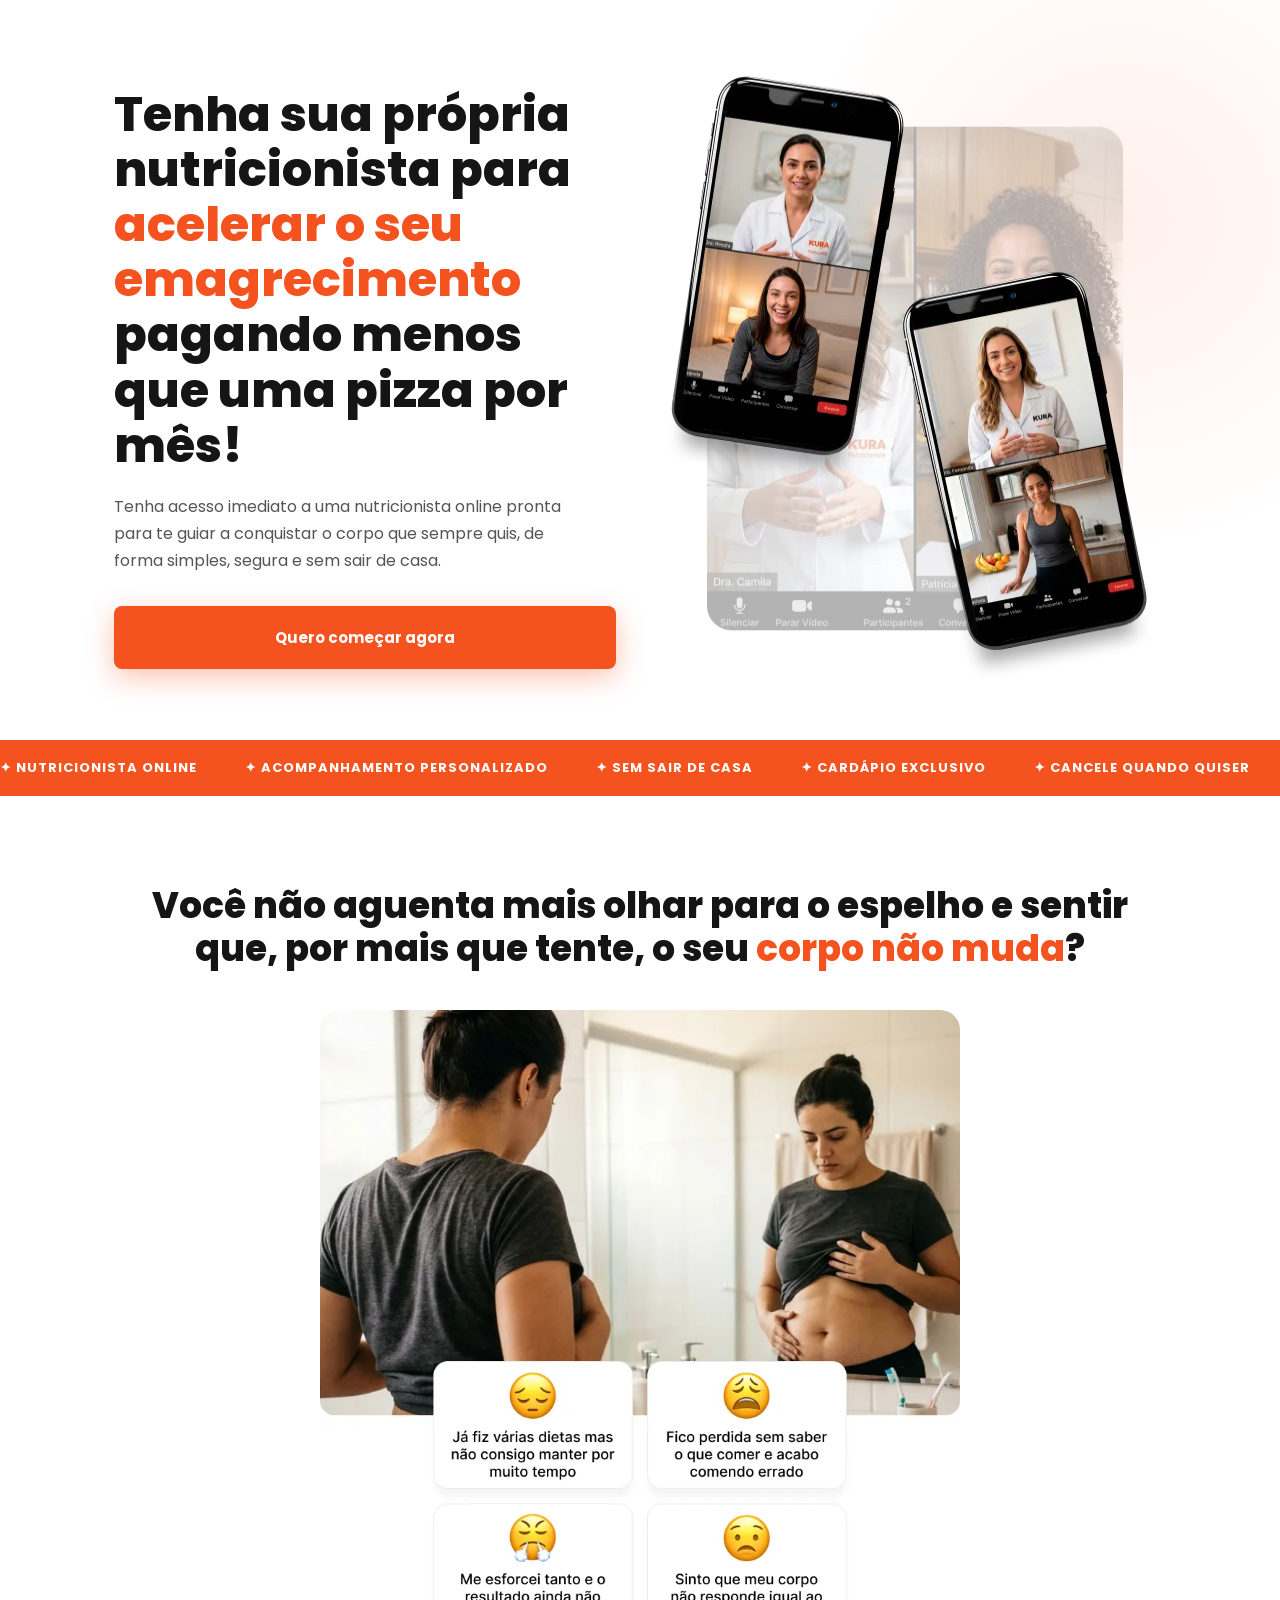
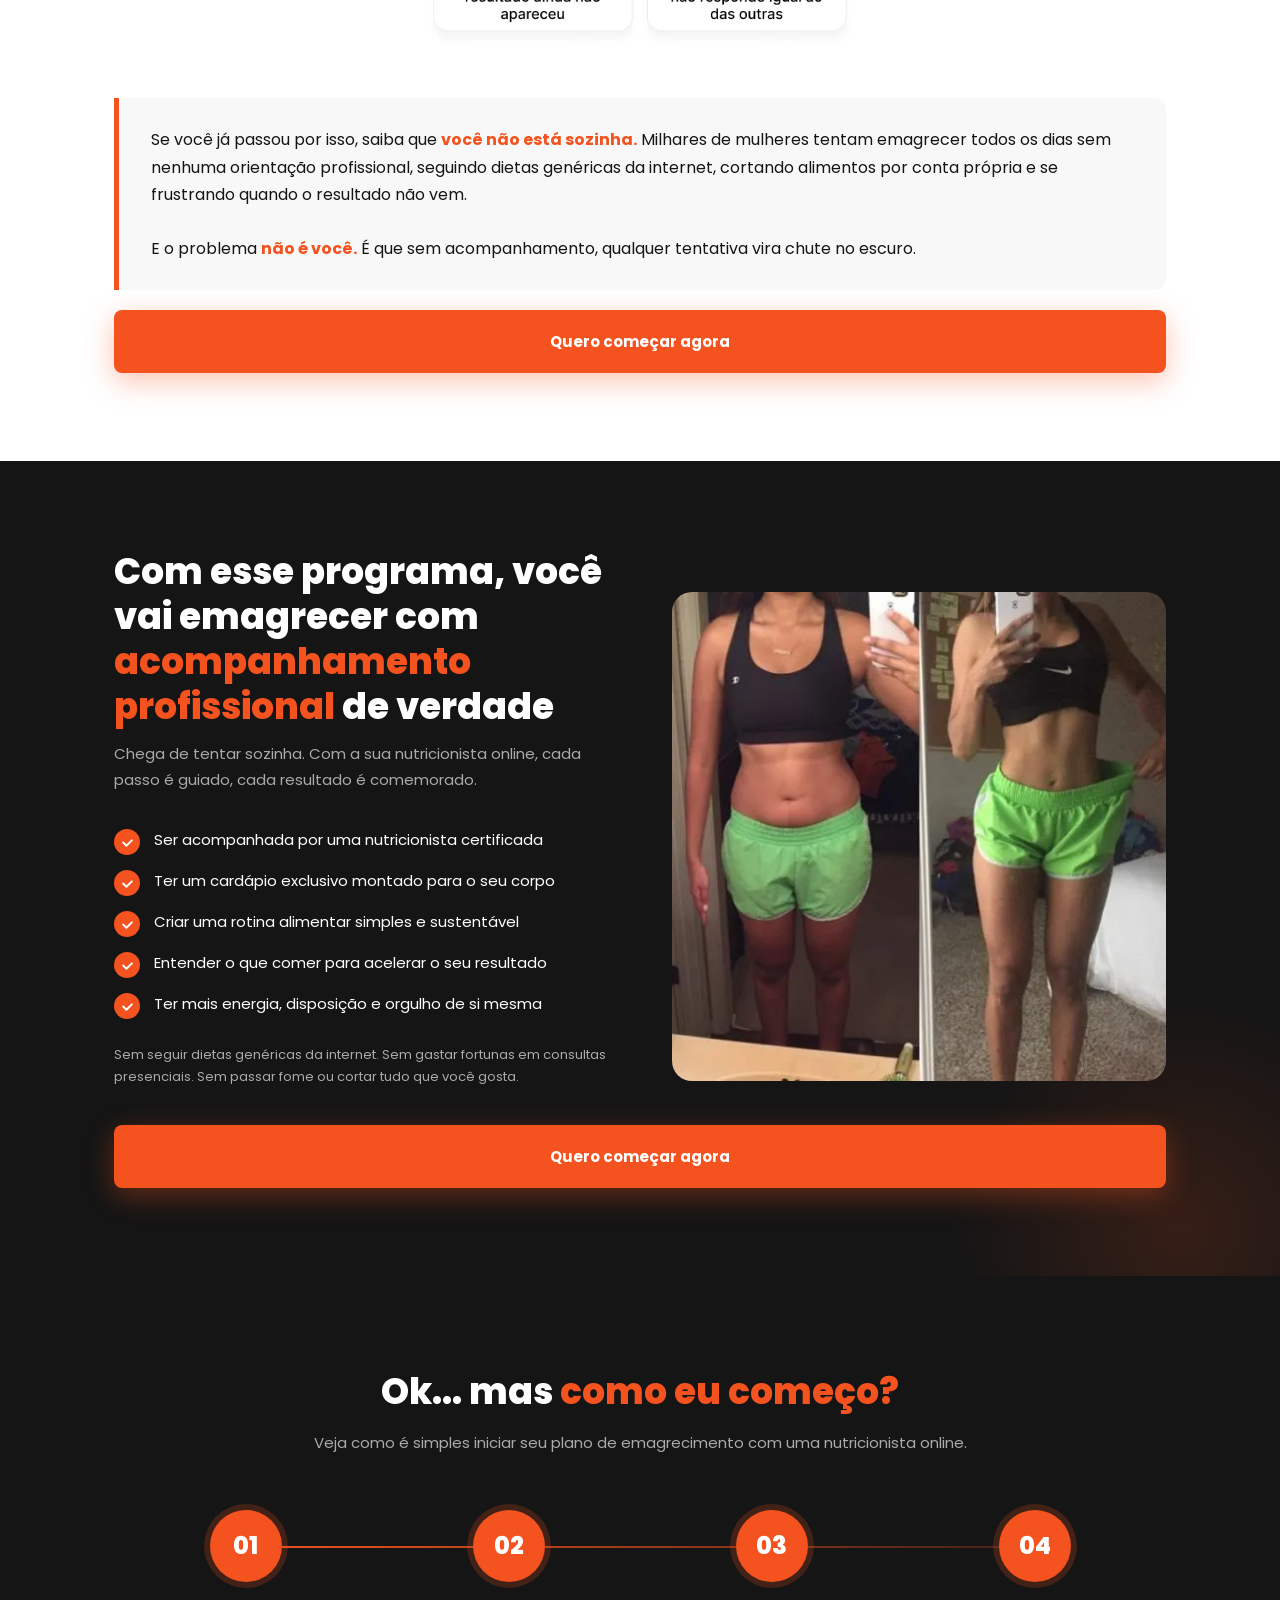
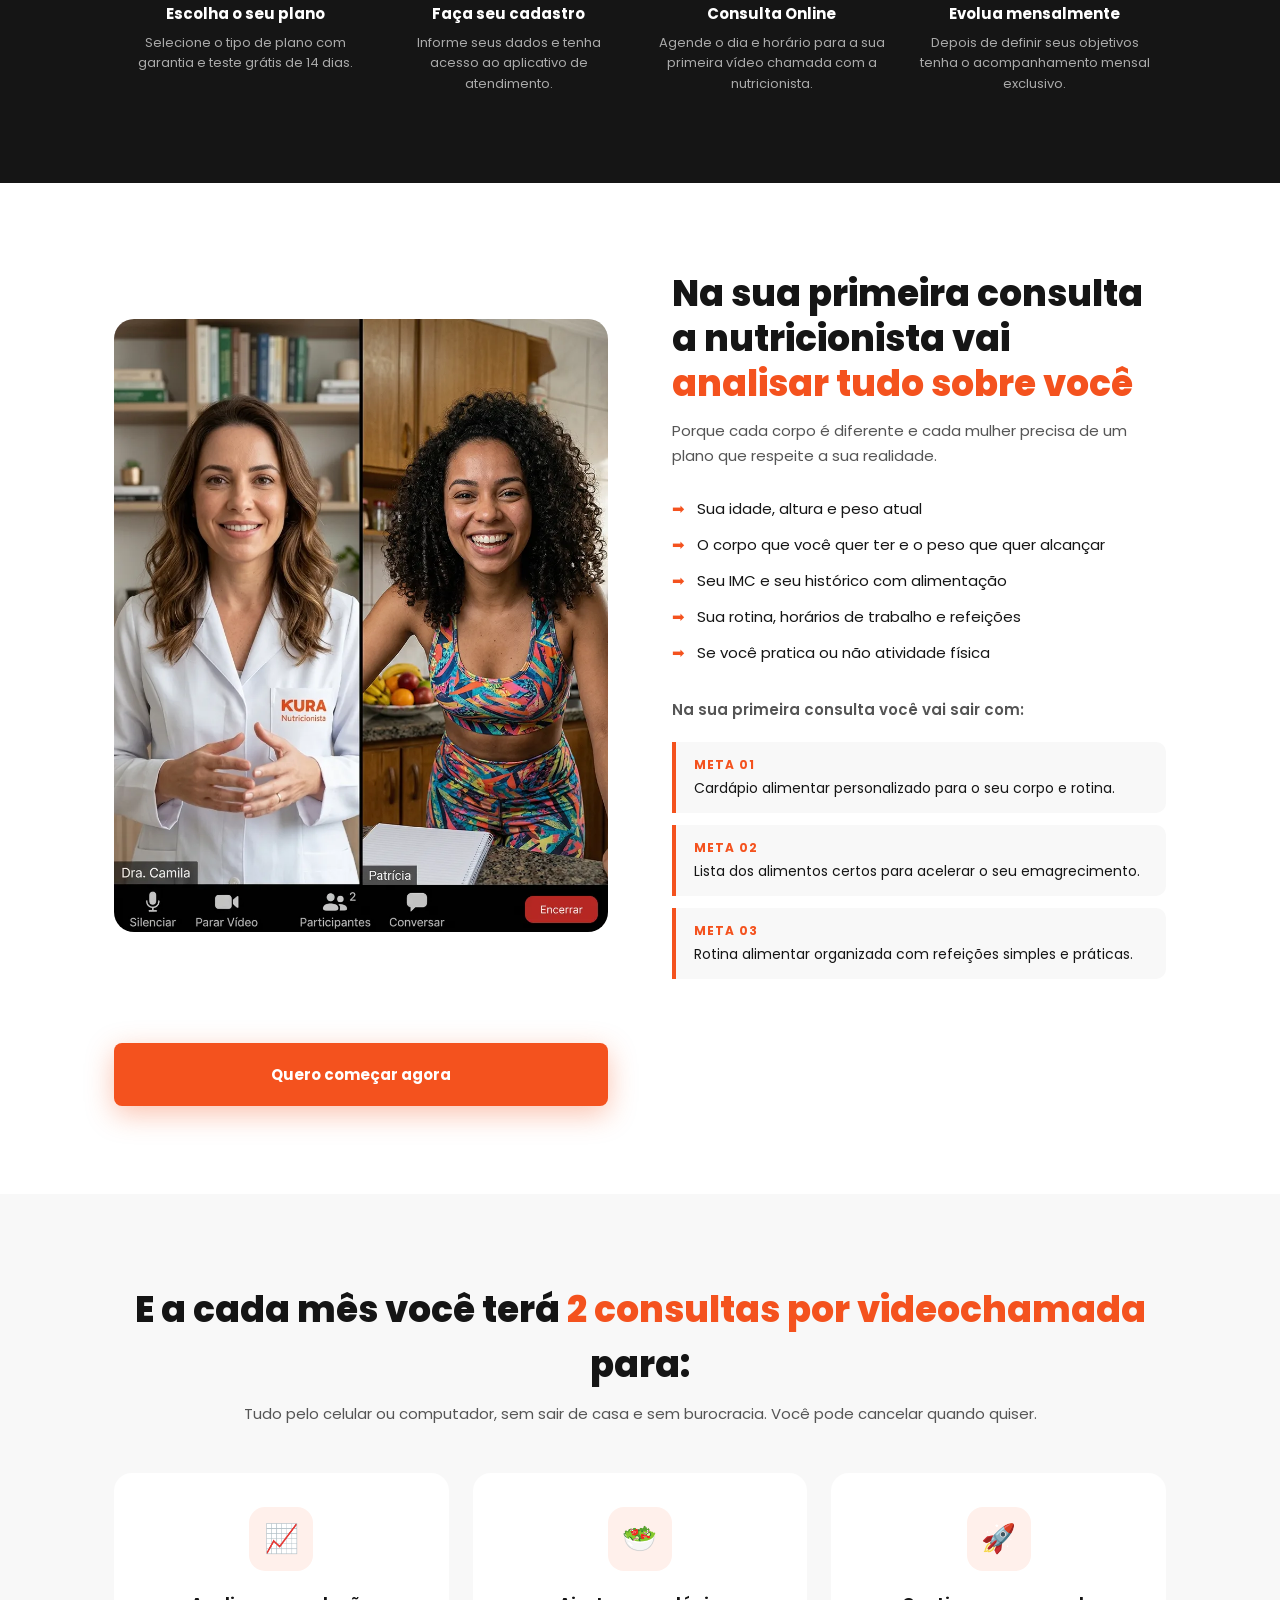
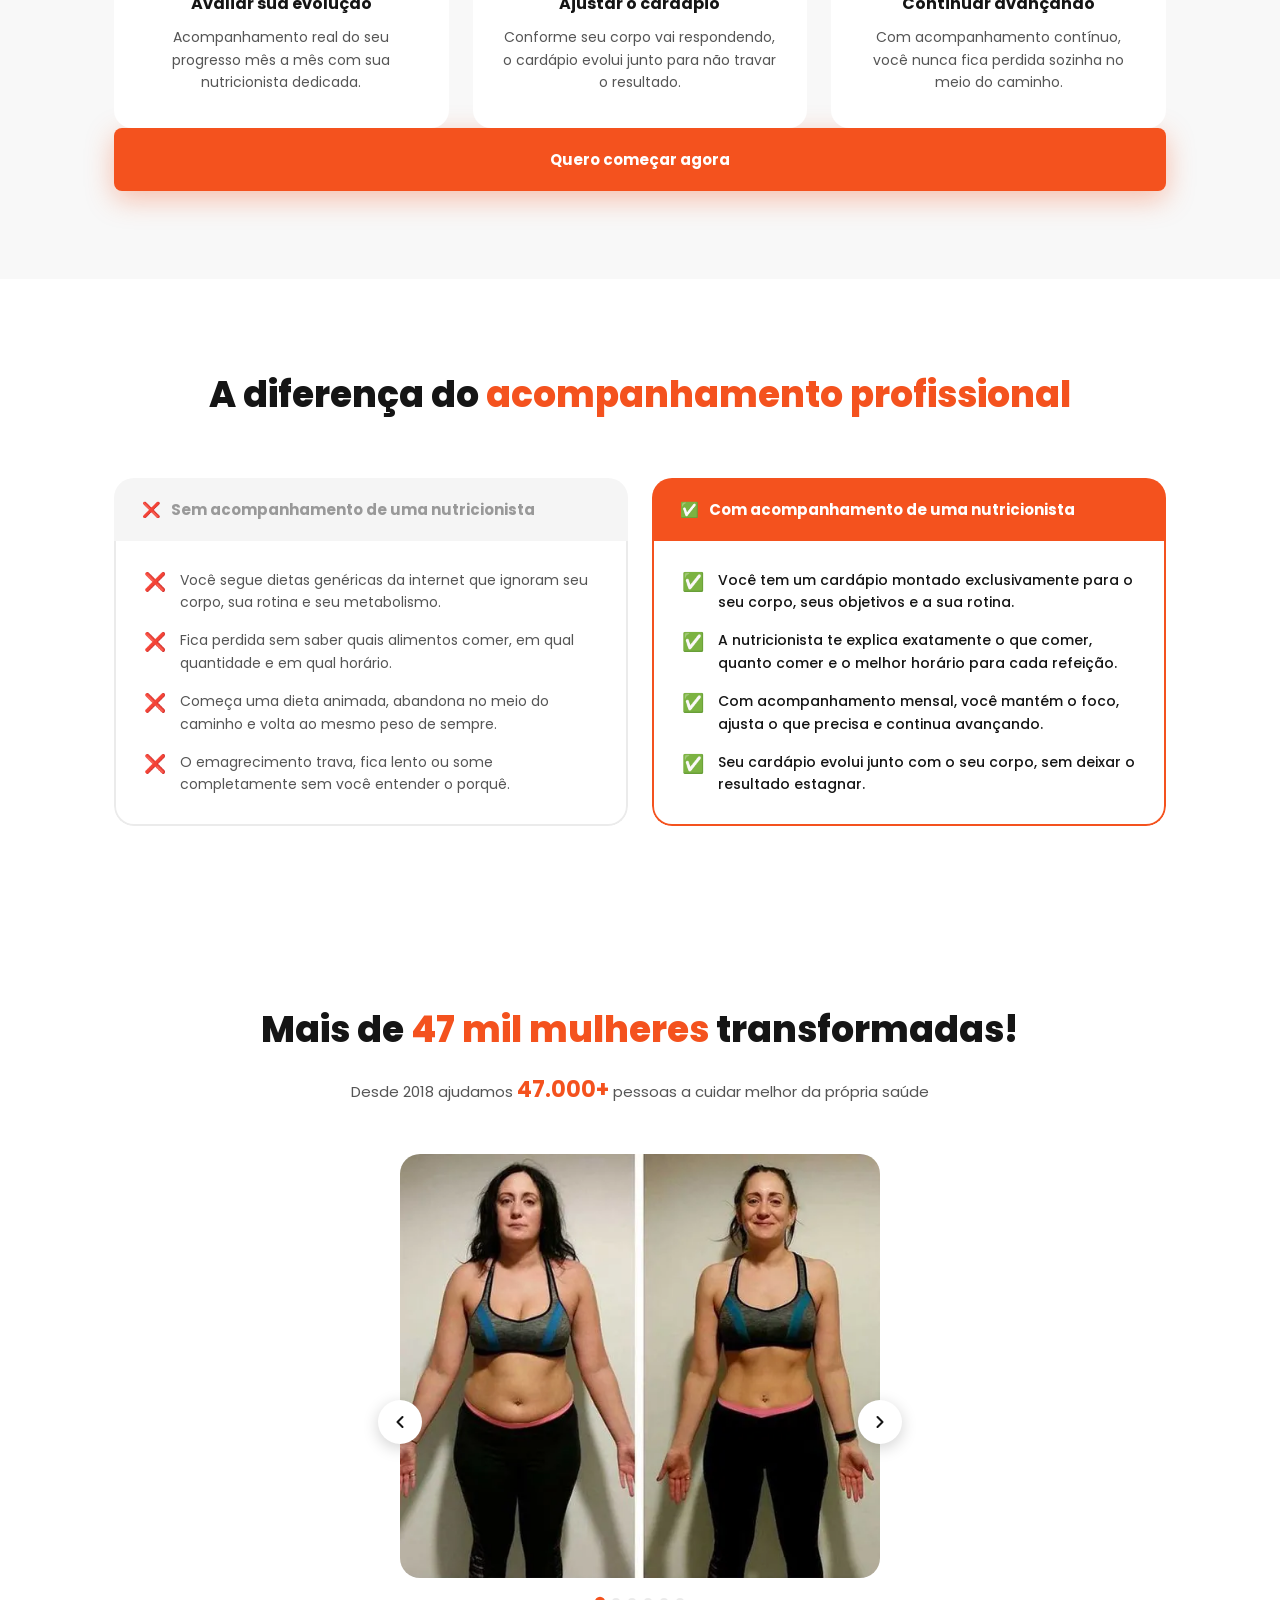
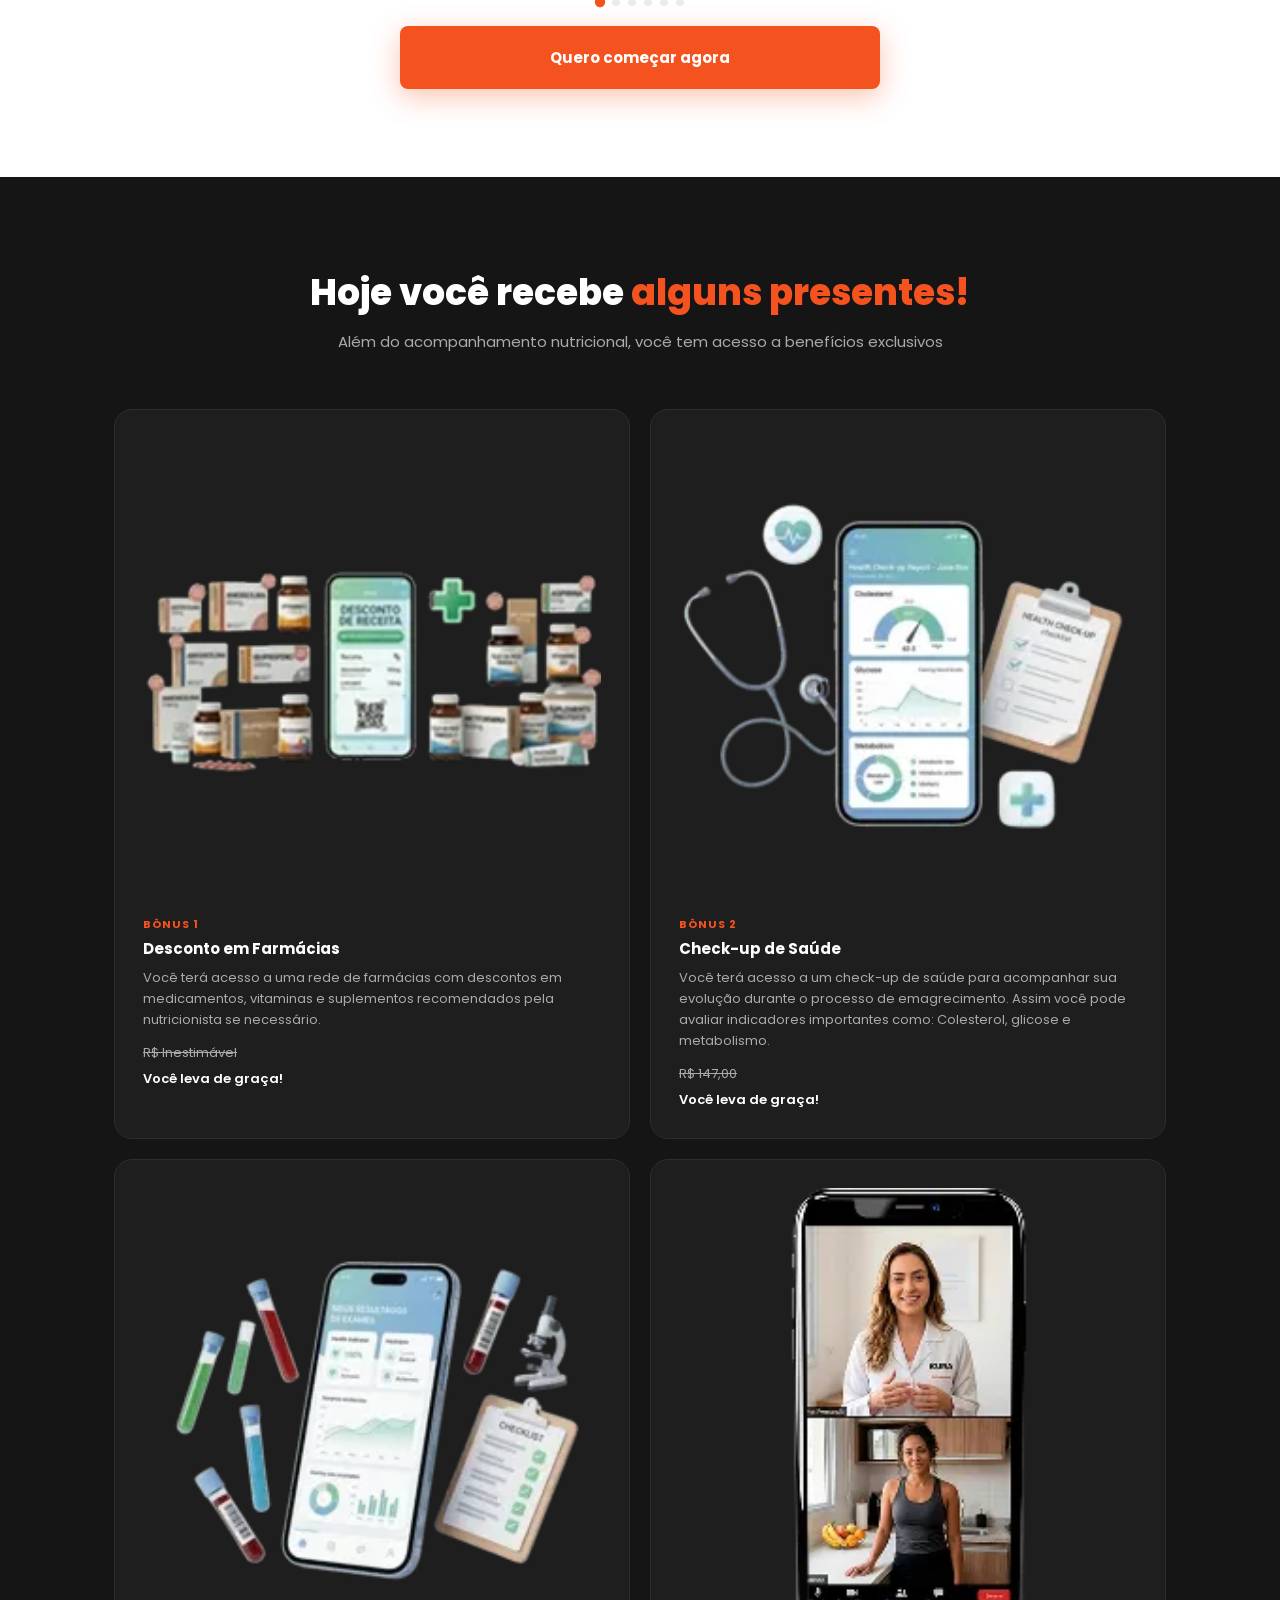
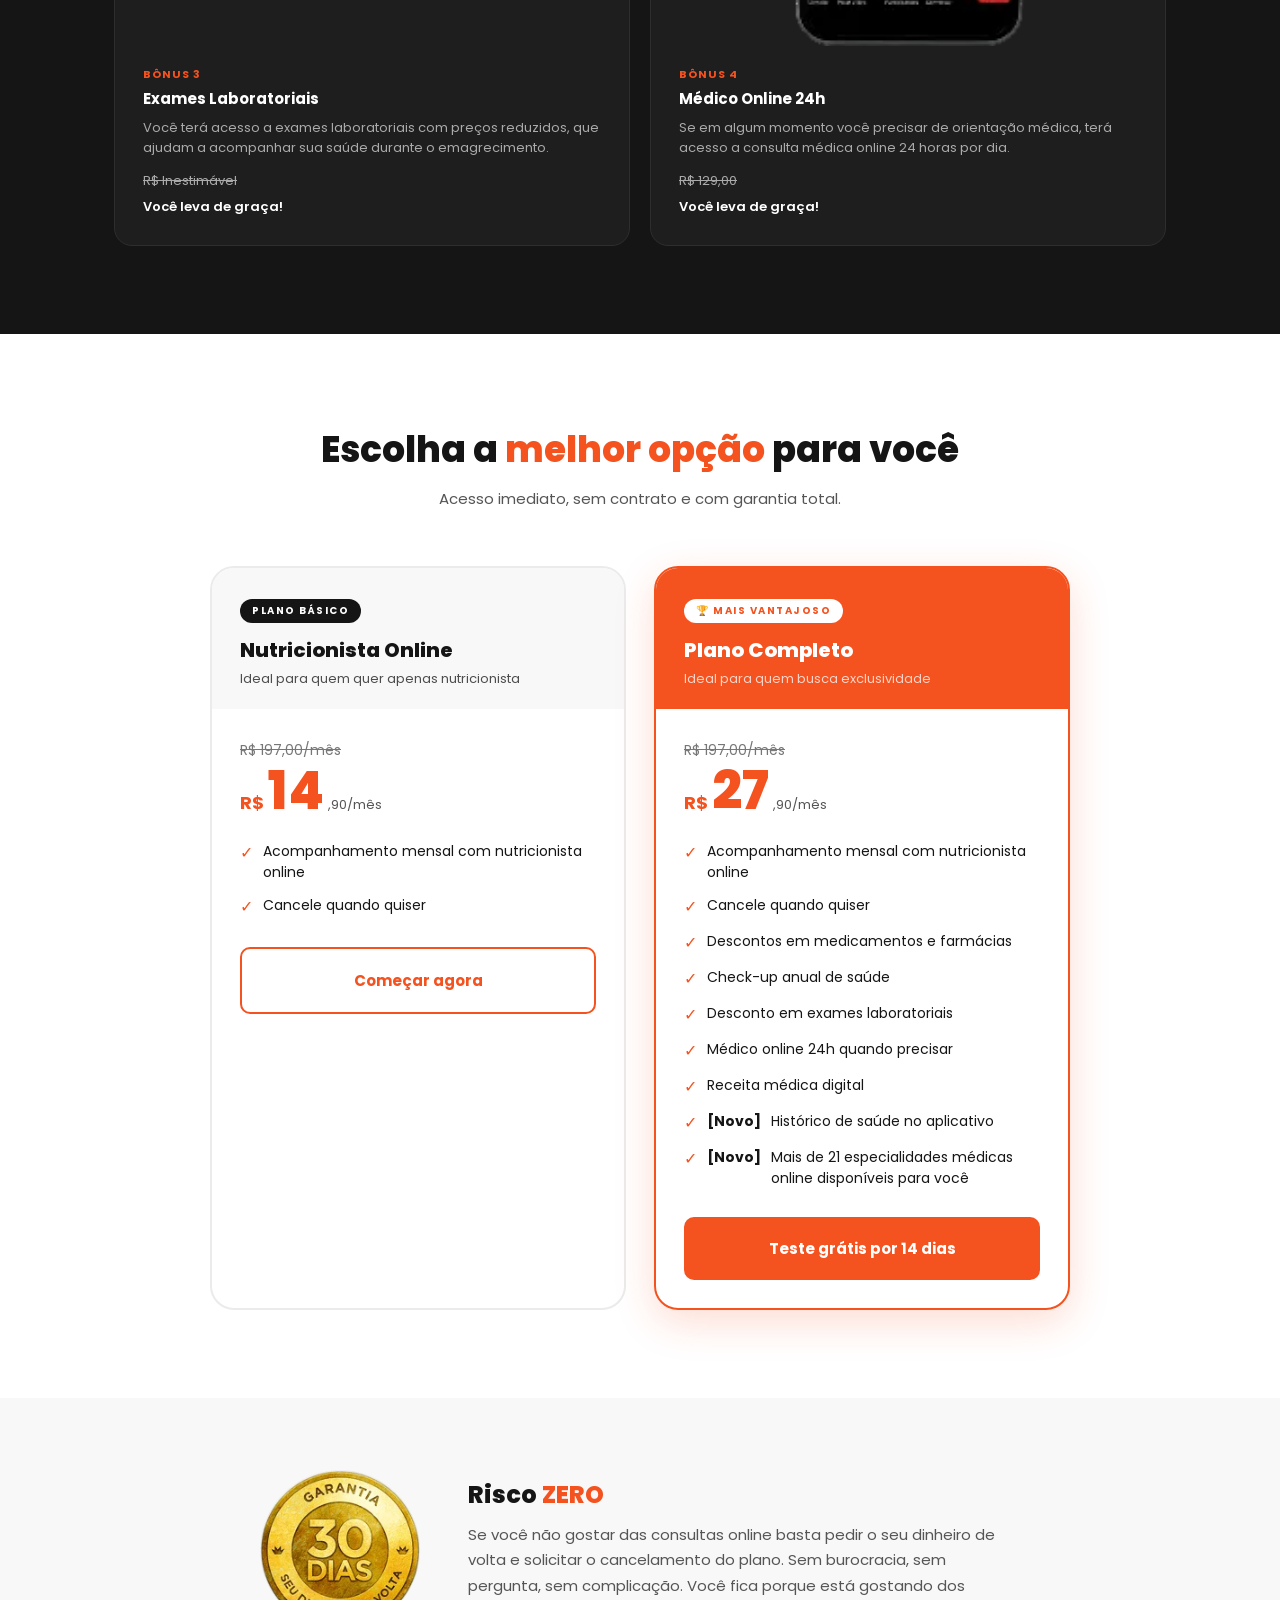
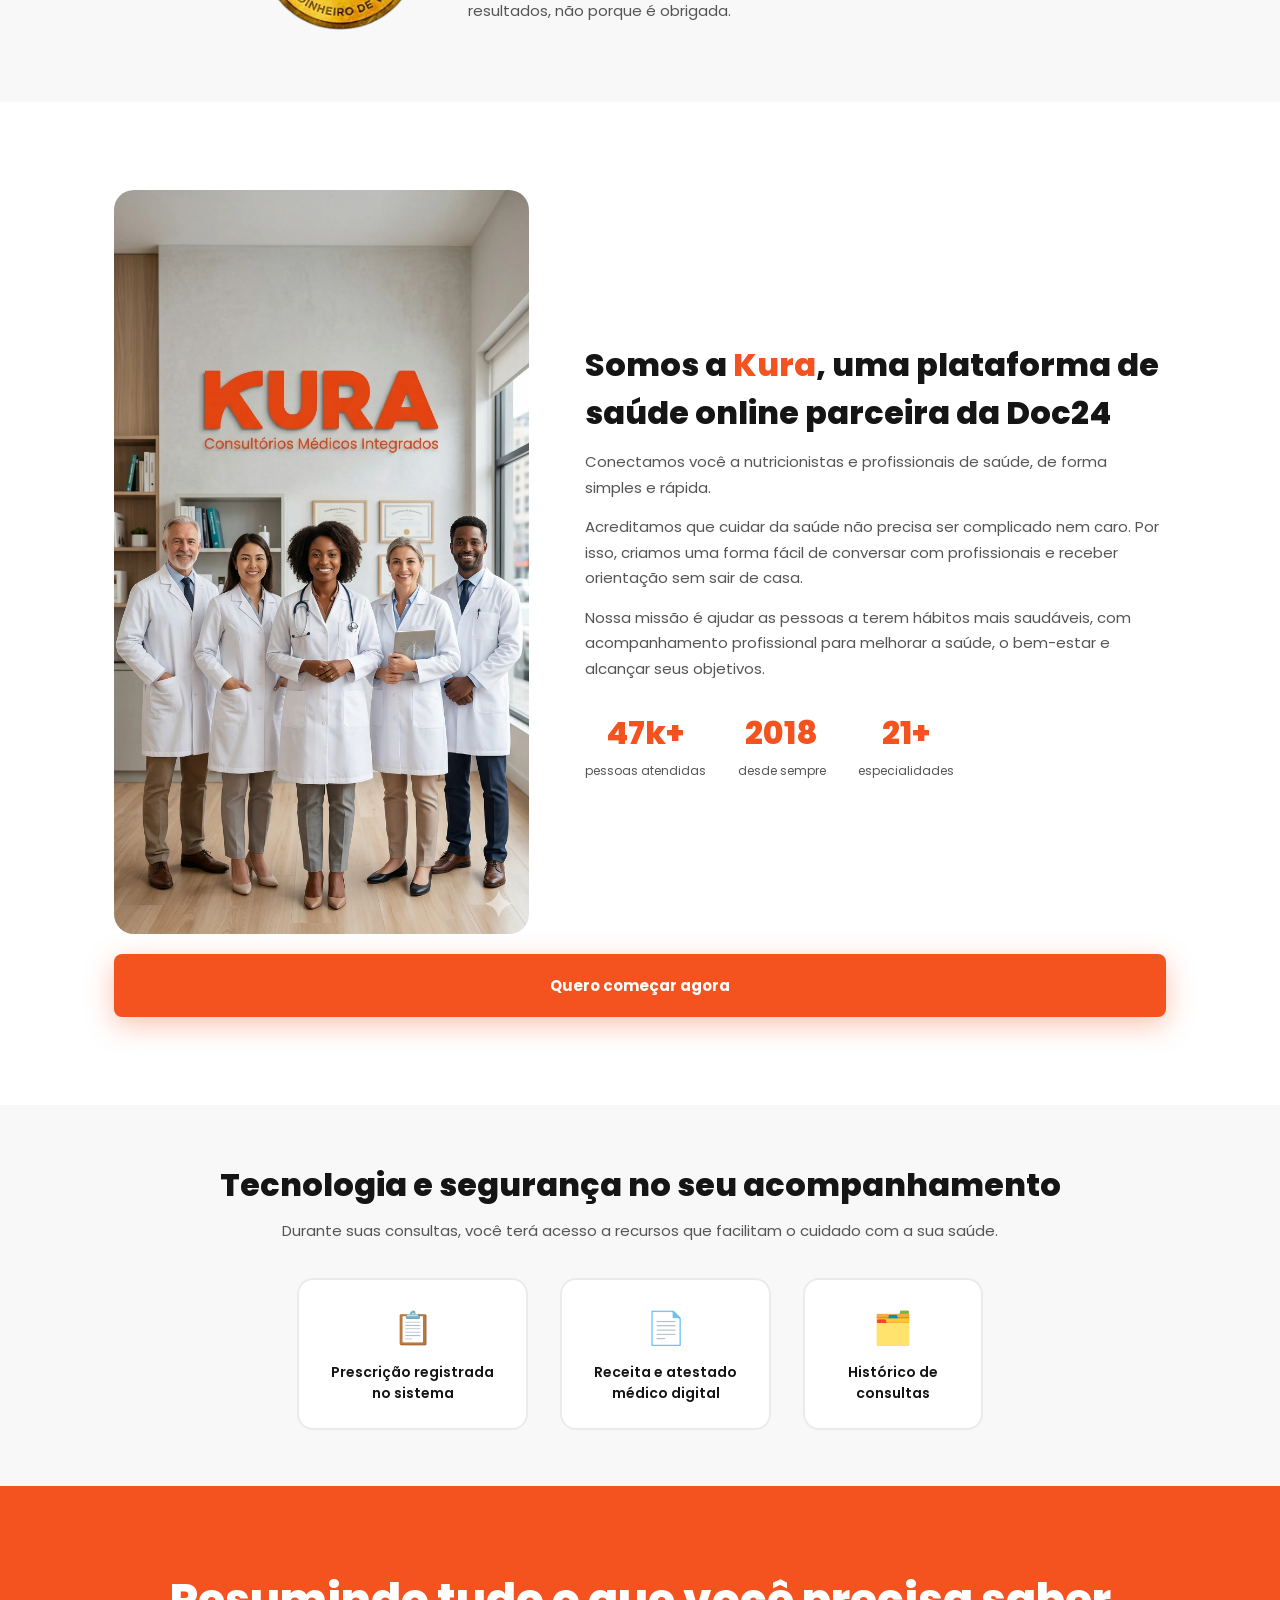
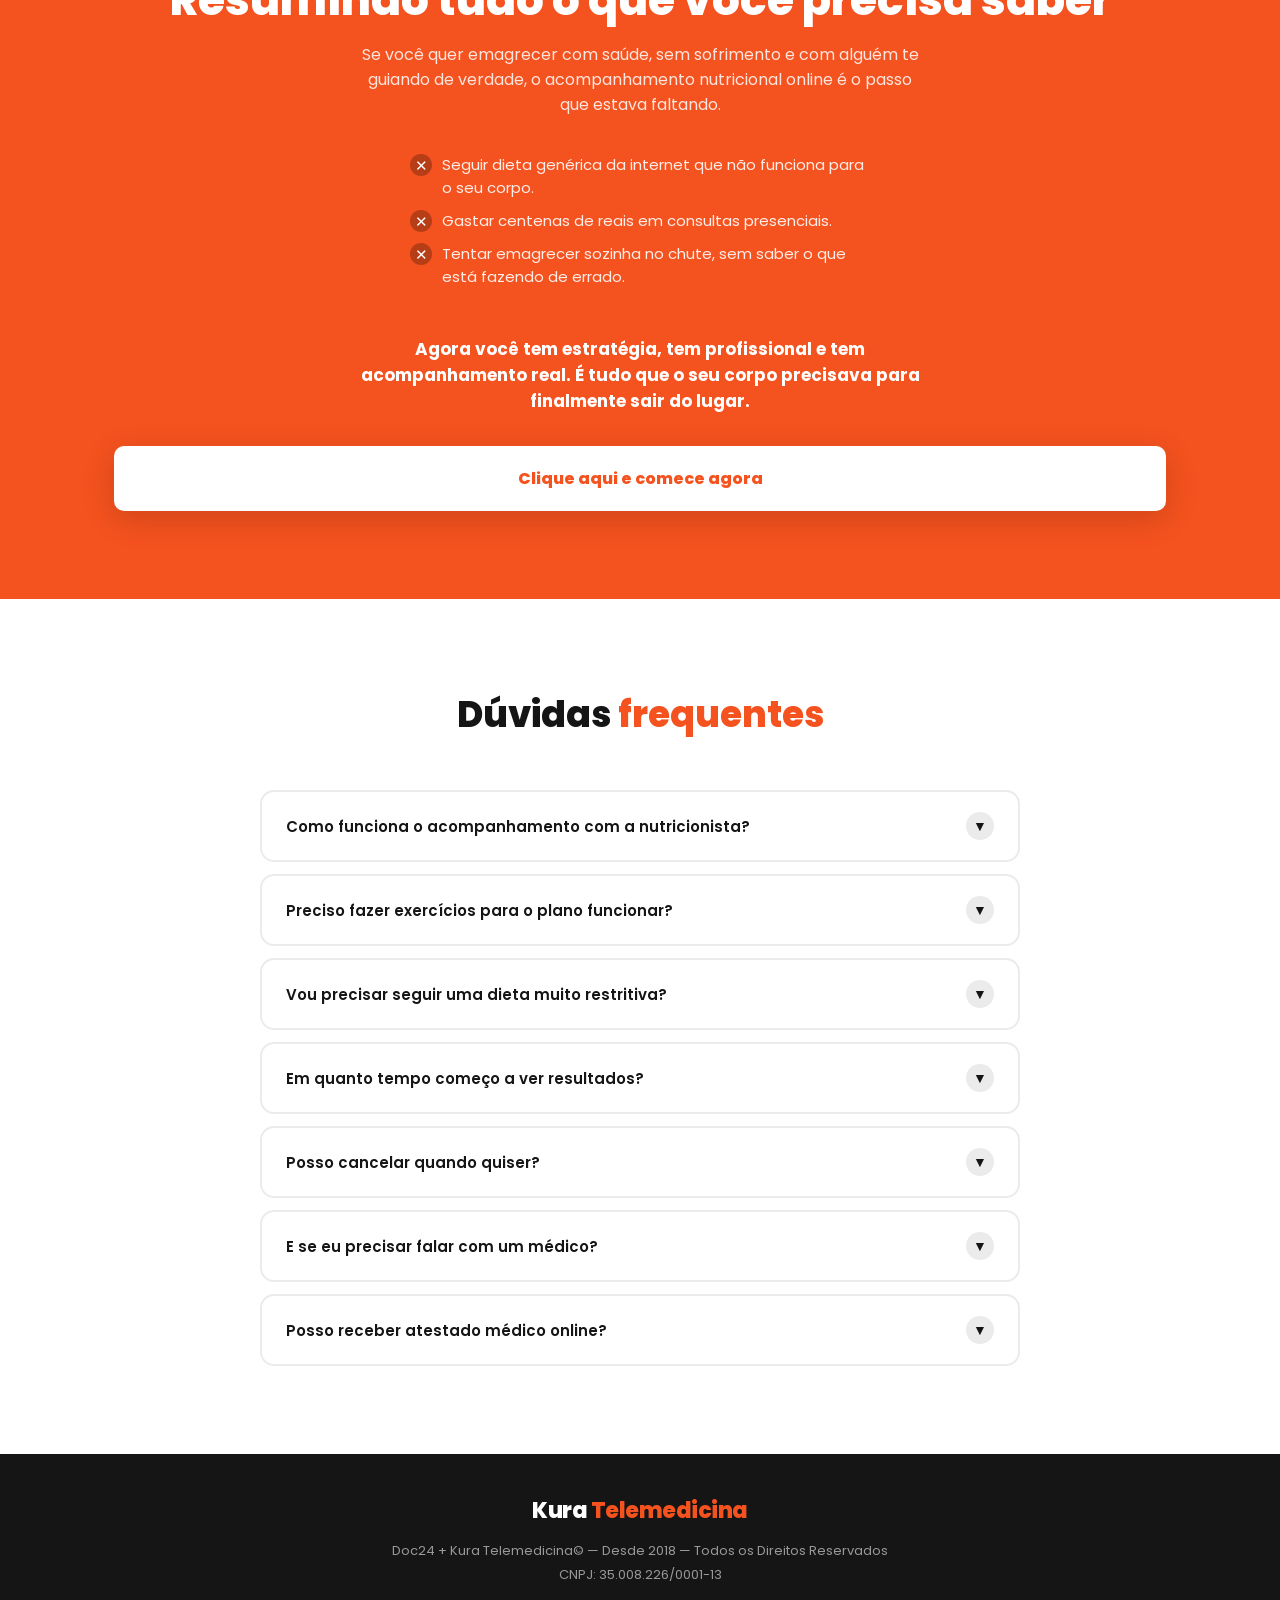
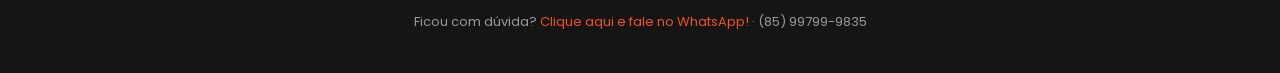
==== kura.html @ fd11a051 "v5" ====
<!DOCTYPE html>
<html lang="pt-BR">
<head>
<meta charset="UTF-8">
<meta name="viewport" content="width=device-width, initial-scale=1.0">
<meta name="description" content="Tenha sua própria nutricionista online e acelere o emagrecimento pagando menos que uma pizza por mês. Consultas por videochamada, cardápio personalizado e acompanhamento profissional.">
<meta name="theme-color" content="#f4521e">
<title>Kura Telemedicina – Nutricionista Online</title>
<link rel="dns-prefetch" href="https://connect.facebook.net">
<link rel="dns-prefetch" href="https://www.facebook.com">
<link rel="dns-prefetch" href="https://api.whatsapp.com">
<link rel="preload" as="image" href="images/mockups-2.webp" fetchpriority="high">
<link rel="preconnect" href="https://fonts.googleapis.com">
<link rel="preconnect" href="https://fonts.gstatic.com" crossorigin>
<link rel="preload" as="style" href="https://fonts.googleapis.com/css2?family=Poppins:wght@400;600;700;800&display=swap">
<link rel="stylesheet" href="https://fonts.googleapis.com/css2?family=Poppins:wght@400;600;700;800&display=swap" media="print" onload="this.media='all'">
<noscript><link rel="stylesheet" href="https://fonts.googleapis.com/css2?family=Poppins:wght@400;600;700;800&display=swap"></noscript>
<link rel="preload" as="style" href="style.css" onload="this.onload=null;this.rel='stylesheet'">
<noscript><link rel="stylesheet" href="style.css"></noscript>

</head>
<body>

<!-- ══ HERO ════════════════════════════════ -->
<section class="hero">
  <div class="container">
    <div class="hero__inner">
      <div class="hero__copy fade-up">
        <h1>Tenha sua própria nutricionista para <span>acelerar o seu emagrecimento</span> pagando menos que uma pizza por mês!</h1>
        <p>Tenha acesso imediato a uma nutricionista online pronta para te guiar a conquistar o corpo que sempre quis, de forma simples, segura e sem sair de casa.</p>
        <a href="#valor"class="btn-primary">Quero começar agora</a>
      </div>
      <div class="hero__image fade-up">
        <img src="images/mockups-2.webp" alt="App Kura Telemedicina" width="500" height="625" fetchpriority="high" decoding="async">
      </div>
    </div>
  </div>
  <div class="hero__strip">
    <div class="hero__strip-track" aria-hidden="true">
      <span>Nutricionista Online</span>
      <span>Acompanhamento Personalizado</span>
      <span>Sem Sair de Casa</span>
      <span>Cardápio Exclusivo</span>
      <span>Cancele Quando Quiser</span>
      <span>Nutricionista Online</span>
      <span>Acompanhamento Personalizado</span>
      <span>Sem Sair de Casa</span>
      <span>Cardápio Exclusivo</span>
      <span>Cancele Quando Quiser</span>
    </div>
  </div>
</section>

<!-- ══ DOR ══════════════════════════════════ -->
<section class="dor">
  <div class="container">
    <div class="dor__header fade-up">
      <h2>Você não aguenta mais olhar para o espelho e sentir que, por mais que tente, o seu <em>corpo não muda</em>?</h2>
    </div>
    <div class="dor__image fade-up">
      <img src="images/imagem-principal.webp" alt="Mulher olhando para o espelho insatisfeita com o corpo" width="640" height="427" loading="lazy" decoding="async">
    </div>
    <div class="dor__message fade-up">
      Se você já passou por isso, saiba que <strong>você não está sozinha.</strong> Milhares de mulheres tentam emagrecer todos os dias sem nenhuma orientação profissional, seguindo dietas genéricas da internet, cortando alimentos por conta própria e se frustrando quando o resultado não vem.<br><br>
      E o problema <strong>não é você.</strong> É que sem acompanhamento, qualquer tentativa vira chute no escuro.
    </div>
    <a href="#valor"class="btn-primary">Quero começar agora</a>
  </div>
  
</section>

<!-- ══ BENEFÍCIOS ═══════════════════════════ -->
<section class="beneficios">
  <div class="container">
    <div class="beneficios__inner">
      <div class="beneficios__copy fade-up">
        <h2>Com esse programa, você vai emagrecer com <span>acompanhamento profissional</span> de verdade</h2>
        <p>Chega de tentar sozinha. Com a sua nutricionista online, cada passo é guiado, cada resultado é comemorado.</p>
        <ul class="beneficios__list">
          <li>
            <div class="icon"><svg viewBox="0 0 12 12" fill="none" xmlns="http://www.w3.org/2000/svg"><path d="M2 6l3 3 5-5" stroke="white" stroke-width="1.8" stroke-linecap="round" stroke-linejoin="round"/></svg></div>
            Ser acompanhada por uma nutricionista certificada
          </li>
          <li>
            <div class="icon"><svg viewBox="0 0 12 12" fill="none" xmlns="http://www.w3.org/2000/svg"><path d="M2 6l3 3 5-5" stroke="white" stroke-width="1.8" stroke-linecap="round" stroke-linejoin="round"/></svg></div>
            Ter um cardápio exclusivo montado para o seu corpo
          </li>
          <li>
            <div class="icon"><svg viewBox="0 0 12 12" fill="none" xmlns="http://www.w3.org/2000/svg"><path d="M2 6l3 3 5-5" stroke="white" stroke-width="1.8" stroke-linecap="round" stroke-linejoin="round"/></svg></div>
            Criar uma rotina alimentar simples e sustentável
          </li>
          <li>
            <div class="icon"><svg viewBox="0 0 12 12" fill="none" xmlns="http://www.w3.org/2000/svg"><path d="M2 6l3 3 5-5" stroke="white" stroke-width="1.8" stroke-linecap="round" stroke-linejoin="round"/></svg></div>
            Entender o que comer para acelerar o seu resultado
          </li>
          <li>
            <div class="icon"><svg viewBox="0 0 12 12" fill="none" xmlns="http://www.w3.org/2000/svg"><path d="M2 6l3 3 5-5" stroke="white" stroke-width="1.8" stroke-linecap="round" stroke-linejoin="round"/></svg></div>
            Ter mais energia, disposição e orgulho de si mesma
          </li>
        </ul>
        <br>
        <p style="color:#aaa;font-size:13px;">Sem seguir dietas genéricas da internet. Sem gastar fortunas em consultas presenciais. Sem passar fome ou cortar tudo que você gosta.</p>
      </div>
      <div class="beneficios__image fade-up">
        <img src="images/foto-1.webp" alt="Mulher saudável com acompanhamento nutricional" width="480" height="640" loading="lazy" decoding="async">
      </div>
    </div>
    <a href="#valor"class="btn-primary">Quero começar agora</a>
  </div>
</section>

<!-- ══ COMO FUNCIONA ═════════════════════════ -->
<section class="como-funciona">
  <div class="container">
    <div class="como-funciona__header fade-up">
      <h2>Ok... mas <span>como eu começo?</span></h2>
      <p>Veja como é simples iniciar seu plano de emagrecimento com uma nutricionista online.</p>
    </div>
    <div class="como-funciona__steps">
      <div class="como-funciona__step fade-up">
        <div class="como-funciona__step-num">01</div>
        <h3>Escolha o seu plano</h3>
        <p>Selecione o tipo de plano com garantia e teste grátis de 14 dias.</p>
      </div>
      <div class="como-funciona__step fade-up">
        <div class="como-funciona__step-num">02</div>
        <h3>Faça seu cadastro</h3>
        <p>Informe seus dados e tenha acesso ao aplicativo de atendimento.</p>
      </div>
      <div class="como-funciona__step fade-up">
        <div class="como-funciona__step-num">03</div>
        <h3>Consulta Online</h3>
        <p>Agende o dia e horário para a sua primeira vídeo chamada com a nutricionista.</p>
      </div>
      <div class="como-funciona__step fade-up">
        <div class="como-funciona__step-num">04</div>
        <h3>Evolua mensalmente</h3>
        <p>Depois de definir seus objetivos tenha o acompanhamento mensal exclusivo.</p>
      </div>
    </div>
  </div>
</section>

<!-- ══ PRIMEIRA CONSULTA ═════════════════════ -->
<section class="consulta">
  <div class="container">
    <div class="consulta__inner">
      <div class="consulta__image fade-up">
        <img src="images/foto-2.webp" alt="Consulta com nutricionista online" width="480" height="600" loading="lazy" decoding="async">
      </div>
      <div class="consulta__copy fade-up">
        <h2>Na sua primeira consulta a nutricionista vai <span>analisar tudo sobre você</span></h2>
        <p>Porque cada corpo é diferente e cada mulher precisa de um plano que respeite a sua realidade.</p>
        <ul class="consulta__checklist">
          <li>Sua idade, altura e peso atual</li>
          <li>O corpo que você quer ter e o peso que quer alcançar</li>
          <li>Seu IMC e seu histórico com alimentação</li>
          <li>Sua rotina, horários de trabalho e refeições</li>
          <li>Se você pratica ou não atividade física</li>
        </ul>
        <p style="margin-bottom:20px;font-weight:600;font-size:15px;">Na sua primeira consulta você vai sair com:</p>
        <div class="consulta__metas">
          <div class="consulta__meta"><strong>Meta 01</strong>Cardápio alimentar personalizado para o seu corpo e rotina.</div>
          <div class="consulta__meta"><strong>Meta 02</strong>Lista dos alimentos certos para acelerar o seu emagrecimento.</div>
          <div class="consulta__meta"><strong>Meta 03</strong>Rotina alimentar organizada com refeições simples e práticas.</div>
        </div>
      </div>
      <a href="#valor"class="btn-primary">Quero começar agora</a>
    </div>
  </div>
</section>

<!-- ══ MENSAL ════════════════════════════════ -->
<section class="mensal">
  <div class="container">
    <div class="mensal__header fade-up">
      <h2>E a cada mês você terá <span>2 consultas por videochamada</span> para:</h2>
      <p>Tudo pelo celular ou computador, sem sair de casa e sem burocracia. Você pode cancelar quando quiser.</p>
    </div>
    <div class="mensal__cards">
      <div class="mensal__card fade-up">
        <div class="mensal__card-icon">📈</div>
        <h3>Avaliar sua evolução</h3>
        <p>Acompanhamento real do seu progresso mês a mês com sua nutricionista dedicada.</p>
      </div>
      <div class="mensal__card fade-up">
        <div class="mensal__card-icon">🥗</div>
        <h3>Ajustar o cardápio</h3>
        <p>Conforme seu corpo vai respondendo, o cardápio evolui junto para não travar o resultado.</p>
      </div>
      <div class="mensal__card fade-up">
        <div class="mensal__card-icon">🚀</div>
        <h3>Continuar avançando</h3>
        <p>Com acompanhamento contínuo, você nunca fica perdida sozinha no meio do caminho.</p>
      </div>
    </div>
    <a href="#valor"class="btn-primary">Quero começar agora</a>
  </div>
</section>

<!-- ══ COMPARATIVO ═══════════════════════════ -->
<section class="comparativo">
  <div class="container">
    <div class="comparativo__header fade-up">
      <h2>A diferença do <span>acompanhamento profissional</span></h2>
    </div>
    <div class="comparativo__grid">
      <div class="comparativo__card comparativo__card--sem fade-up">
        <div class="comparativo__card-header">
          <span>❌</span> Sem acompanhamento de uma nutricionista
        </div>
        <div class="comparativo__card-body">
          <ul class="comparativo__items">
            <li><span class="mark">❌</span>Você segue dietas genéricas da internet que ignoram seu corpo, sua rotina e seu metabolismo.</li>
            <li><span class="mark">❌</span>Fica perdida sem saber quais alimentos comer, em qual quantidade e em qual horário.</li>
            <li><span class="mark">❌</span>Começa uma dieta animada, abandona no meio do caminho e volta ao mesmo peso de sempre.</li>
            <li><span class="mark">❌</span>O emagrecimento trava, fica lento ou some completamente sem você entender o porquê.</li>
          </ul>
        </div>
      </div>
      <div class="comparativo__card comparativo__card--com fade-up">
        <div class="comparativo__card-header">
          <span>✅</span> Com acompanhamento de uma nutricionista
        </div>
        <div class="comparativo__card-body">
          <ul class="comparativo__items">
            <li><span class="mark">✅</span>Você tem um cardápio montado exclusivamente para o seu corpo, seus objetivos e a sua rotina.</li>
            <li><span class="mark">✅</span>A nutricionista te explica exatamente o que comer, quanto comer e o melhor horário para cada refeição.</li>
            <li><span class="mark">✅</span>Com acompanhamento mensal, você mantém o foco, ajusta o que precisa e continua avançando.</li>
            <li><span class="mark">✅</span>Seu cardápio evolui junto com o seu corpo, sem deixar o resultado estagnar.</li>
          </ul>
        </div>
      </div>
    </div>
  </div>
</section>

<!-- ══ DEPOIMENTOS ═══════════════════════════ -->
<section class="depoimentos">
  <div class="container">
    <div class="depoimentos__header fade-up">
      <h2>Mais de <span>47 mil mulheres</span> transformadas!</h2>
    </div>
    <p class="depoimentos__social-proof fade-up">Desde 2018 ajudamos <strong>47.000+</strong> pessoas a cuidar melhor da própria saúde</p>

    <div class="depoimentos__slider-wrap fade-up">
      <div class="depoimentos__slider" id="depoSlider">
        <!-- Slide 1 -->
        <div class="depoimentos__slide active">
          <img src="images/1.webp" alt="Depoimento de cliente 1">
        </div>
        <!-- Slide 2 -->
        <div class="depoimentos__slide">
          <img src="images/2.webp" alt="Depoimento de cliente 2">
        </div>
        <!-- Slide 3 -->
        <div class="depoimentos__slide">
          <img src="images/3.webp" alt="Depoimento de cliente 3">
        </div>
        <!-- Slide 4 -->
        <div class="depoimentos__slide">
          <img src="images/4.webp" alt="Depoimento de cliente 4">
        </div>
        <!-- Slide 5 -->
        <div class="depoimentos__slide">
          <img src="images/5.webp" alt="Depoimento de cliente 5">
        </div>
        <!-- Slide 6 -->
        <div class="depoimentos__slide">
          <img src="images/6.webp" alt="Depoimento de cliente 6">
        </div>
      </div>
      <button class="depoimentos__arrow depoimentos__arrow--prev" id="depoPrev" aria-label="Anterior">
        <svg viewBox="0 0 24 24"><polyline points="15 18 9 12 15 6"/></svg>
      </button>
      <button class="depoimentos__arrow depoimentos__arrow--next" id="depoNext" aria-label="Próximo">
        <svg viewBox="0 0 24 24"><polyline points="9 6 15 12 9 18"/></svg>
      </button>
      <div class="depoimentos__dots" id="depoDots"></div>
      <a href="#valor"class="btn-primary">Quero começar agora</a>
    </div>
  </div>
</section>

<!-- ══ BÔNUS ═════════════════════════════════ -->
<section class="bonus">
  <div class="container">
    <div class="bonus__header fade-up">
      <h2>Hoje você recebe <span>alguns presentes!</span></h2>
      <p>Além do acompanhamento nutricional, você tem acesso a benefícios exclusivos</p>
    </div>
    <div class="bonus__grid">
      <div class="bonus__card fade-up">
        <div class="bonus__img">
          <img src="images/bonus1.webp" alt="Bônus 1">
        </div>
        <div class="bonus__info">
          <h3>Bônus 1</h3>
          <h4>Desconto em Farmácias</h4>
          <p>Você terá acesso a uma rede de farmácias com descontos em medicamentos, vitaminas e suplementos recomendados pela nutricionista se necessário.</p>
          <div class="bonus__price">
            <span class="bonus__old">R$ Inestimável</span>
            <span class="bonus__free">Você leva de graça!</span>
          </div>
        </div>
      </div>
      <div class="bonus__card fade-up">
        <div class="bonus__img">
          <img src="images/bonus2.webp" alt="Bônus 2">
        </div>
        <div class="bonus__info">
          <h3>Bônus 2</h3>
          <h4>Check-up de Saúde</h4>
          <p>Você terá acesso a um check-up de saúde para acompanhar sua evolução durante o processo de emagrecimento. Assim você pode avaliar indicadores importantes como: Colesterol, glicose e metabolismo.</p>
          <div class="bonus__price">
            <span class="bonus__old">R$ 147,00</span>
            <span class="bonus__free">Você leva de graça!</span>
          </div>
        </div>
      </div>
      <div class="bonus__card fade-up">
        <div class="bonus__img">
          <img src="images/bonus3.webp" alt="Bônus 3">
        </div>
        <div class="bonus__info">
          <h3>Bônus 3</h3>
          <h4>Exames Laboratoriais</h4>
          <p>Você terá acesso a exames laboratoriais com preços reduzidos, que ajudam a acompanhar sua saúde durante o emagrecimento.</p>
          <div class="bonus__price">
            <span class="bonus__old">R$ Inestimável</span>
            <span class="bonus__free">Você leva de graça!</span>
          </div>
        </div>
      </div>
      <div class="bonus__card fade-up">
        <div class="bonus__img">
          <img src="images/bonus4.webp" alt="Bônus 4">
        </div>
        <div class="bonus__info">
          <h3>Bônus 4</h3>
          <h4>Médico Online 24h</h4>
          <p>Se em algum momento você precisar de orientação médica, terá acesso a consulta médica online 24 horas por dia.</p>
          <div class="bonus__price">
            <span class="bonus__old">R$ 129,00</span>
            <span class="bonus__free">Você leva de graça!</span>
          </div>
        </div>
      </div>
    </div>
  </div>
</section>

<!-- ══ PLANOS ════════════════════════════════ -->
<section class="planos" id="valor">
  <div class="container">
    <div class="planos__header fade-up">
      <h2>Escolha a <span>melhor opção</span> para você</h2>
      <p>Acesso imediato, sem contrato e com garantia total.</p>
    </div>
    <div class="planos__grid">
      <!-- Plano Básico -->
      <div class="plano-card fade-up">
        <div class="plano-card__header">
          <div class="plano-card__tag">Plano Básico</div>
          <h3>Nutricionista Online</h3>
          <p class="sub">Ideal para quem quer apenas nutricionista</p>
        </div>
        <div class="plano-card__body">
          <div class="plano-card__price">
            <span class="plano-card__from">R$ 197,00/mês</span>
            <div class="plano-card__price-main">
              <span class="plano-card__currency">R$</span>
              <span class="plano-card__amount">14</span>
              <span class="plano-card__period">,90/mês</span>
            </div>
          </div>
          <ul class="plano-card__features">
            <li><span class="check">✓</span> Acompanhamento mensal com nutricionista online</li>
            <li><span class="check">✓</span> Cancele quando quiser</li>
          </ul>
          <a href="https://pay.kiwify.com.br/jBtB7de" class="btn-plano btn-plano--outline">Começar agora</a>
        </div>
      </div>
      <!-- Plano Completo -->
      <div class="plano-card plano-card--destaque fade-up">
        <div class="plano-card__header">
          <div class="plano-card__tag">🏆 Mais vantajoso</div>
          <h3>Plano Completo</h3>
          <p class="sub">Ideal para quem busca exclusividade</p>
        </div>
        <div class="plano-card__body">
          <div class="plano-card__price">
            <span class="plano-card__from">R$ 197,00/mês</span>
            <div class="plano-card__price-main">
              <span class="plano-card__currency">R$</span>
              <span class="plano-card__amount">27</span>
              <span class="plano-card__period">,90/mês</span>
            </div>
          </div>
          <ul class="plano-card__features">
            <li><span class="check">✓</span> Acompanhamento mensal com nutricionista online</li>
            <li><span class="check">✓</span> Cancele quando quiser</li>
            <li><span class="check">✓</span> Descontos em medicamentos e farmácias</li>
            <li><span class="check">✓</span> Check-up anual de saúde</li>
            <li><span class="check">✓</span> Desconto em exames laboratoriais</li>
            <li><span class="check">✓</span> Médico online 24h quando precisar</li>
            <li><span class="check">✓</span> Receita médica digital</li>
            <li><span class="check">✓</span> <strong>[Novo]</strong> Histórico de saúde no aplicativo</li>
            <li><span class="check">✓</span> <strong>[Novo]</strong> Mais de 21 especialidades médicas online disponíveis para você</li>
          </ul>
          <a href="https://pay.kiwify.com.br/aB074kf" class="btn-plano">Teste grátis por 14 dias</a>
        </div>
      </div>
    </div>
  </div>
</section>

<!-- ══ GARANTIA ══════════════════════════════ -->
<section class="garantia">
  <div class="container">
    <div class="garantia__inner fade-up">
      <div class="garantia__seal">
        <img src="images/garantia.webp" alt="Selo de garantia 30 dias">
      </div>
      <div class="garantia__copy">
        <h2>Risco <span>ZERO</span></h2>
        <p>Se você não gostar das consultas online basta pedir o seu dinheiro de volta e solicitar o cancelamento do plano. Sem burocracia, sem pergunta, sem complicação. Você fica porque está gostando dos resultados, não porque é obrigada.</p>
      </div>
    </div>
  </div>
</section>

<!-- ══ SOBRE ═════════════════════════════════ -->
<section class="sobre">
  <div class="container">
    <div class="sobre__inner">
      <div class="sobre__image fade-up">
        <img src="images/foto-3.webp" alt="Equipe Kura Telemedicina" width="480" height="480" loading="lazy" decoding="async">
      </div>
      <div class="sobre__copy fade-up">
        <h2>Somos a <span>Kura</span>, uma plataforma de saúde online parceira da Doc24</h2>
        <p>Conectamos você a nutricionistas e profissionais de saúde, de forma simples e rápida.</p>
        <p>Acreditamos que cuidar da saúde não precisa ser complicado nem caro. Por isso, criamos uma forma fácil de conversar com profissionais e receber orientação sem sair de casa.</p>
        <p>Nossa missão é ajudar as pessoas a terem hábitos mais saudáveis, com acompanhamento profissional para melhorar a saúde, o bem-estar e alcançar seus objetivos.</p>
        <div class="sobre__stats">
          <div class="sobre__stat"><span class="num">47k+</span><span class="lbl">pessoas atendidas</span></div>
          <div class="sobre__stat"><span class="num">2018</span><span class="lbl">desde sempre</span></div>
          <div class="sobre__stat"><span class="num">21+</span><span class="lbl">especialidades</span></div>
        </div>
      </div>
    </div>
    <a href="#valor"class="btn-primary">Quero começar agora</a>
  </div>
</section>

<!-- ══ TECNOLOGIA ════════════════════════════ -->
<section class="tecnologia">
  <div class="container">
    <div class="tecnologia__header fade-up">
      <h2>Tecnologia e segurança no seu acompanhamento</h2>
      <p>Durante suas consultas, você terá acesso a recursos que facilitam o cuidado com a sua saúde.</p>
    </div>
    <div class="tecnologia__cards fade-up">
      <div class="tecnologia__card">
        <div class="tecnologia__card-icon">📋</div>
        <p>Prescrição registrada<br>no sistema</p>
      </div>
      <div class="tecnologia__card">
        <div class="tecnologia__card-icon">📄</div>
        <p>Receita e atestado<br>médico digital</p>
      </div>
      <div class="tecnologia__card">
        <div class="tecnologia__card-icon">🗂️</div>
        <p>Histórico de<br>consultas</p>
      </div>
    </div>
  </div>
</section>

<!-- ══ CTA FINAL ═════════════════════════════ -->
<section class="cta-final">
  <div class="container">
    <div class="cta-final__inner fade-up">
      <h2>Resumindo tudo o que você precisa saber</h2>
      <p>Se você quer emagrecer com saúde, sem sofrimento e com alguém te guiando de verdade, o acompanhamento nutricional online é o passo que estava faltando.</p>
      <ul class="cta-final__list">
        <li><em class="x">✕</em> Seguir dieta genérica da internet que não funciona para o seu corpo.</li>
        <li><em class="x">✕</em> Gastar centenas de reais em consultas presenciais.</li>
        <li><em class="x">✕</em> Tentar emagrecer sozinha no chute, sem saber o que está fazendo de errado.</li>
      </ul>
      <p style="color:rgba(255,255,255,1);font-weight:700;font-size:17px;margin-bottom:32px;">Agora você tem estratégia, tem profissional e tem acompanhamento real. É tudo que o seu corpo precisava para finalmente sair do lugar.</p>
      <a href="#valor" class="btn-white">Clique aqui e comece agora</a>
    </div>
  </div>
</section>

<!-- ══ FAQ ═══════════════════════════════════ -->
<section class="faq">
  <div class="container">
    <div class="faq__header fade-up">
      <h2>Dúvidas <span>frequentes</span></h2>
    </div>
    <div class="faq__list">
      <div class="faq__item">
        <div class="faq__question" onclick="toggleFaq(this)">
          Como funciona o acompanhamento com a nutricionista?
          <span class="arrow">▼</span>
        </div>
        <div class="faq__answer"><p>Tudo acontece por videochamada, direto pelo aplicativo. Você agenda o horário que for melhor para você, entra na consulta pelo celular ou computador e conversa com a nutricionista. Ela analisa seu peso, altura, IMC e objetivos, monta seu cardápio personalizado e você ainda tem 2 encontros por mês para acompanhar sua evolução e fazer os ajustes necessários.</p></div>
      </div>
      <div class="faq__item">
        <div class="faq__question" onclick="toggleFaq(this)">
          Preciso fazer exercícios para o plano funcionar?
          <span class="arrow">▼</span>
        </div>
        <div class="faq__answer"><p>Não. O plano é adaptado para a sua realidade. Se você treina, a nutricionista ajusta a alimentação para potencializar seus resultados. Se não faz exercícios, o plano funciona do mesmo jeito, focado no seu emagrecimento.</p></div>
      </div>
      <div class="faq__item">
        <div class="faq__question" onclick="toggleFaq(this)">
          Vou precisar seguir uma dieta muito restritiva?
          <span class="arrow">▼</span>
        </div>
        <div class="faq__answer"><p>Não. A ideia não é te fazer passar fome ou cortar tudo que você gosta. A nutricionista monta um plano equilibrado, pensado para a sua rotina e preferências, para que você emagreça de forma saudável e sustentável.</p></div>
      </div>
      <div class="faq__item">
        <div class="faq__question" onclick="toggleFaq(this)">
          Em quanto tempo começo a ver resultados?
          <span class="arrow">▼</span>
        </div>
        <div class="faq__answer"><p>Na primeira consulta você já sai com um plano alimentar personalizado e metas definidas. Nos encontros mensais a nutricionista avalia sua evolução, ajusta o que for necessário e vocês avançam juntas para as próximas etapas. O processo é acompanhado, seguro e adaptado ao seu progresso.</p></div>
      </div>
      <div class="faq__item">
        <div class="faq__question" onclick="toggleFaq(this)">
          Posso cancelar quando quiser?
          <span class="arrow">▼</span>
        </div>
        <div class="faq__answer"><p>Sim, sem burocracia e sem contrato de permanência. Você fica porque está gostando dos resultados, não porque é obrigada.</p></div>
      </div>
      <div class="faq__item">
        <div class="faq__question" onclick="toggleFaq(this)">
          E se eu precisar falar com um médico?
          <span class="arrow">▼</span>
        </div>
        <div class="faq__answer"><p>Além da nutricionista, você também tem acesso a uma plataforma completa de telemedicina com mais de 21 especialidades, incluindo clínico geral, ginecologista, psicólogo, dermatologista e muito mais. Tudo online e sem sair de casa.</p></div>
      </div>
      <div class="faq__item">
        <div class="faq__question" onclick="toggleFaq(this)">
          Posso receber atestado médico online?
          <span class="arrow">▼</span>
        </div>
        <div class="faq__answer"><p>Sim. Se durante uma consulta o médico identificar que você precisa se afastar do trabalho ou de alguma atividade, ele emite o atestado digital direto pela plataforma.</p></div>
      </div>
    </div>
  </div>
</section>

<!-- ══ FOOTER ════════════════════════════════ -->
<footer class="footer">
  <div class="container">
    <div class="footer__logo">Kura <span>Telemedicina</span></div>
    <p>Doc24 + Kura Telemedicina© — Desde 2018 — Todos os Direitos Reservados<br>
    CNPJ: 35.008.226/0001-13<br><br>
    Ficou com dúvida? <a href="https://api.whatsapp.com/send?phone=558597999835&text=Ol%C3%A1,%20preciso%20de%20ajuda%20para%20contratar%20o%20plano%20de%20nutricionista%20online!" target="_blank" rel="noopener">Clique aqui e fale no WhatsApp!</a> · (85) 99799-9835</p>
  </div>
</footer>

<script src="script.js" defer></script>
<noscript><img height="1" width="1" style="display:none"
src="https://www.facebook.com/tr?id=4431773430439067&ev=PageView&noscript=1"
/></noscript>
</body>
</html>
---- style.css ----
:root {
    --orange: #f4521e;
    --orange-light: #ff7a4d;
    --orange-dark: #d43e0c;
    --black: #151515;
    --white: #ffffff;
    --gray-light: #f8f8f8;
    --gray-mid: #ebebeb;
    --gray-text: #555555;
  }

  *, *::before, *::after { box-sizing: border-box; margin: 0; padding: 0; }
  html { scroll-behavior: smooth; }
  body {
    font-family: 'Poppins', sans-serif;
    background: var(--white);
    color: var(--black);
    overflow-x: hidden;
  }

  /* ── UTILS ───────────────────────────── */
  .container { max-width: 1100px; margin: 0 auto; padding: 0 24px; }
  .divider {
    width: 60px; height: 4px;
    background: var(--orange);
    border-radius: 2px;
    margin: 16px 0 24px;
  }
  .divider.center { margin: 16px auto 24px; }

  /* ── BUTTONS ────────────────────────── */
  .btn-primary {
    display: flex;
    align-items: center;
    justify-content: center;
    background: var(--orange);
    color: var(--white);
    font-family: 'Poppins', sans-serif;
    font-size: 15px;
    font-weight: 700;
    padding: 20px 40px;
    border-radius: 8px;
    text-decoration: none;
    border: none;
    cursor: pointer;
    transition: background .2s, transform .15s, box-shadow .2s;
    box-shadow: 0 8px 28px rgba(244,82,30,.35);
    width: 100%;
  }
  .btn-primary:hover {
    background: var(--orange-dark);
    transform: translateY(-2px);
    box-shadow: 0 12px 32px rgba(244,82,30,.45);
  }
  .btn-white {
    display: inline-block;
    background: var(--white);
    color: var(--orange);
    font-family: 'Poppins', sans-serif;
    font-size: 16px;
    font-weight: 800;
    padding: 20px 48px;
    border-radius: 10px;
    text-decoration: none;
    border: none;
    cursor: pointer;
    transition: transform .15s, box-shadow .2s;
    box-shadow: 0 8px 32px rgba(0,0,0,.15);
    width: 100%;
  }
  .btn-white:hover { transform: translateY(-2px); box-shadow: 0 14px 40px rgba(0,0,0,.2); }

  /* ── HERO ─────────────────────────────── */
  .hero {
    background: var(--white);
    padding: 72px 0 0;
    position: relative;
    overflow: hidden;
  }
  .hero::before {
    content: '';
    position: absolute;
    top: -120px; right: -180px;
    width: 680px; height: 680px;
    background: radial-gradient(circle, #fff0eb 0%, transparent 70%);
    pointer-events: none;
  }
  .hero__inner {
    display: grid;
    grid-template-columns: 1fr 1fr;
    gap: 48px;
    align-items: center;
  }
  .hero__copy { position: relative; z-index: 1; }
  .hero__copy h1 {
    font-size: clamp(28px, 4vw, 48px);
    font-weight: 800;
    line-height: 1.15;
    color: var(--black);
    margin-bottom: 20px;
  }
  .hero__copy h1 span { color: var(--orange); }
  .hero__copy p {
    font-size: 16px;
    line-height: 1.7;
    color: var(--gray-text);
    margin-bottom: 32px;
    max-width: 480px;
  }
  .hero__image {
    position: relative;
    border-radius: 24px;
    overflow: hidden;
    aspect-ratio: 200 / 243.83 !important;
  }
  .hero__image img {
    width: 100%;
    max-width: 100%;
    height: auto;
    display: block;
    object-fit: unset;
    aspect-ratio: 200 / 243.83;
  }
  .hero__strip {
    background: var(--orange);
    margin-top: 56px;
    padding: 18px 0;
    overflow: hidden;
  }
  .hero__strip-track {
    display: flex;
    gap: 48px;
    animation: marquee 20s linear infinite;
    width: max-content;
    will-change: transform;
  }
  .hero__strip-track span {
    color: var(--white);
    font-size: 13px;
    font-weight: 700;
    letter-spacing: 1px;
    text-transform: uppercase;
    white-space: nowrap;
  }
  .hero__strip-track span::before { content: '✦  '; }
  @keyframes marquee { 0% { transform: translateX(0); } 100% { transform: translateX(-50%); } }

  /* ── DOR ──────────────────────────────── */
  .dor { padding: 88px 0; background: var(--white); }
  .dor__header { text-align: center; margin-bottom: 40px; }
  .dor__header h2 { font-size: clamp(22px, 3.5vw, 36px); font-weight: 800; line-height: 1.2; }
  .dor__header h2 em { font-style: normal; color: var(--orange); }
  .dor__image {
    width: 100%;
    max-width: 640px;
    margin: 0 auto 40px;
    border-radius: 20px;
    overflow: hidden;
  }
  .dor__image img { width: 100%; max-width: 100%; height: auto; display: block; }
  .dor__image-placeholder {
    display: flex; flex-direction: column; align-items: center; justify-content: center;
    gap: 12px; color: #aaa; font-size: 13px; text-align: center; padding: 32px;
    width: 100%; height: 100%;
  }
  .dor__image-placeholder svg { width: 56px; height: 56px; opacity: .3; }
  .dor__message {
    background: var(--gray-light);
    border-left: 5px solid var(--orange);
    border-radius: 0 12px 12px 0;
    padding: 28px 32px;
    margin-top: 48px;
    font-size: 16px;
    line-height: 1.7;
    color: var(--black);
  }
  .dor__message strong { color: var(--orange); }

  .dor a {
    margin-top: 20px;
  }

  /* ── BENEFÍCIOS ──────────────────────── */
  .beneficios {
    padding: 88px 0;
    background: var(--black);
    color: var(--white);
    position: relative;
    overflow: hidden;
  }
  .beneficios::after {
    content: '';
    position: absolute;
    bottom: -200px; right: -150px;
    width: 500px; height: 500px;
    background: radial-gradient(circle, rgba(244,82,30,.15) 0%, transparent 65%);
    pointer-events: none;
  }
  .beneficios__inner {
    display: grid;
    grid-template-columns: 1fr 1fr;
    gap: 64px;
    align-items: center;
  }
  .beneficios__copy h2 {
    font-size: clamp(22px, 3vw, 36px);
    font-weight: 800;
    line-height: 1.25;
    margin-bottom: 12px;
  }
  .beneficios__copy h2 span { color: var(--orange); }
  .beneficios__copy > p { font-size: 15px; color: #aaa; line-height: 1.7; margin-bottom: 36px; }
  .beneficios__list { list-style: none; display: flex; flex-direction: column; gap: 14px; }
  .beneficios__list li { display: flex; align-items: flex-start; gap: 14px; font-size: 15px; line-height: 1.6; }
  .beneficios__list li .icon {
    width: 26px; height: 26px; border-radius: 50%;
    background: var(--orange);
    display: flex; align-items: center; justify-content: center;
    flex-shrink: 0; margin-top: 1px;
  }
  .beneficios__list li .icon svg { width: 13px; height: 13px; }
  .beneficios__image {
    border-radius: 20px;
    overflow: hidden;
  }
  .beneficios__image img { width: 100%; max-width: 100%; height: auto; display: block; }

  /* ── COMO FUNCIONA ────────────────────── */
  .como-funciona {
    padding: 88px 0;
    background: var(--black);
    color: var(--white);
  }
  .como-funciona__header { text-align: center; margin-bottom: 56px; }
  .como-funciona__header h2 { font-size: clamp(22px, 3.5vw, 36px); font-weight: 800; }
  .como-funciona__header h2 span { color: var(--orange); }
  .como-funciona__header p { color: #aaa; font-size: 15px; margin-top: 12px; }
  .como-funciona__steps {
    display: grid;
    grid-template-columns: repeat(4, 1fr);
    gap: 0;
    position: relative;
  }
  .como-funciona__steps::before {
    content: '';
    position: absolute;
    top: 36px; left: calc(12.5%);
    width: 75%; height: 2px;
    background: linear-gradient(90deg, var(--orange) 0%, rgba(244,82,30,.2) 100%);
    z-index: 0;
  }
  .como-funciona__step {
    text-align: center;
    padding: 0 16px;
    position: relative;
    z-index: 1;
  }
  .como-funciona__step-num {
    width: 72px; height: 72px;
    border-radius: 50%;
    background: var(--orange);
    color: var(--white);
    font-size: 24px;
    font-weight: 800;
    display: flex; align-items: center; justify-content: center;
    margin: 0 auto 20px;
    box-shadow: 0 0 0 6px rgba(244,82,30,.2);
  }
  .como-funciona__step h3 { font-size: 15px; font-weight: 700; margin-bottom: 8px; }
  .como-funciona__step p { font-size: 13px; color: #aaa; line-height: 1.6; }

  /* ── CONSULTA ──────────────────────────── */
  .consulta { padding: 88px 0; background: var(--white); }
  .consulta__inner {
    display: grid;
    grid-template-columns: 1fr 1fr;
    gap: 64px;
    align-items: center;
  }
  .consulta__image {
    border-radius: 20px;
    overflow: hidden;
  }
  .consulta__image img { width: 100%; max-width: 100%; height: auto; display: block; }
  .consulta__copy h2 { font-size: clamp(22px, 3vw, 36px); font-weight: 800; line-height: 1.25; margin-bottom: 12px; }
  .consulta__copy h2 span { color: var(--orange); }
  .consulta__copy > p { font-size: 15px; color: var(--gray-text); line-height: 1.7; margin-bottom: 28px; }
  .consulta__checklist { list-style: none; display: flex; flex-direction: column; gap: 12px; margin-bottom: 32px; }
  .consulta__checklist li { display: flex; align-items: flex-start; gap: 12px; font-size: 15px; line-height: 1.6; }
  .consulta__checklist li::before { content: '➡'; color: var(--orange); flex-shrink: 0; }
  .consulta__metas { display: flex; flex-direction: column; gap: 12px; }
  .consulta__meta {
    background: var(--gray-light);
    border-left: 4px solid var(--orange);
    border-radius: 0 10px 10px 0;
    padding: 14px 18px;
    font-size: 14px;
    line-height: 1.5;
  }
  .consulta__meta strong { color: var(--orange); display: block; font-size: 12px; text-transform: uppercase; letter-spacing: 1px; margin-bottom: 4px; }

  /* ── MENSAL ──────────────────────────── */
  .mensal { padding: 88px 0; background: var(--gray-light); }
  .mensal__header { text-align: center; margin-bottom: 48px; }
  .mensal__header h2 { font-size: clamp(22px, 3.5vw, 36px); font-weight: 800; }
  .mensal__header h2 span { color: var(--orange); }
  .mensal__header p { font-size: 15px; color: var(--gray-text); margin-top: 10px; }
  .mensal__cards {
    display: grid;
    grid-template-columns: repeat(3, 1fr);
    gap: 24px;
  }
  .mensal__card {
    background: var(--white);
    border-radius: 18px;
    padding: 32px 28px;
    text-align: center;
    border: 2px solid transparent;
  }
  .mensal__card-icon {
    width: 64px; height: 64px; border-radius: 16px;
    background: #fff0eb;
    display: flex; align-items: center; justify-content: center;
    margin: 0 auto 20px;
    font-size: 28px;
  }
  .mensal__card h3 { font-size: 16px; font-weight: 700; margin-bottom: 10px; }
  .mensal__card p { font-size: 14px; color: var(--gray-text); line-height: 1.6; }

  /* ── COMPARATIVO ────────────────────── */
  .comparativo { padding: 88px 0; background: var(--white); }
  .comparativo__header { text-align: center; margin-bottom: 56px; }
  .comparativo__header h2 { font-size: clamp(22px, 3.5vw, 36px); font-weight: 800; }
  .comparativo__header h2 span { color: var(--orange); }
  .comparativo__grid {
    display: grid;
    grid-template-columns: 1fr 1fr;
    gap: 24px;
  }
  .comparativo__card {
    border-radius: 20px;
    overflow: hidden;
  }
  .comparativo__card-header {
    padding: 20px 28px;
    font-size: 15px;
    font-weight: 700;
    display: flex; align-items: center; gap: 10px;
  }
  .comparativo__card--sem .comparativo__card-header { background: #f5f5f5; color: #999; }
  .comparativo__card--com .comparativo__card-header { background: var(--orange); color: var(--white); }
  .comparativo__card-body {
    padding: 28px;
    border: 2px solid var(--gray-mid);
    border-top: none;
    border-radius: 0 0 20px 20px;
  }
  .comparativo__card--com .comparativo__card-body { border-color: var(--orange); }
  .comparativo__items { list-style: none; display: flex; flex-direction: column; gap: 16px; }
  .comparativo__items li { display: flex; align-items: flex-start; gap: 14px; font-size: 14px; line-height: 1.6; color: var(--gray-text); }
  .comparativo__items li .mark { font-size: 18px; flex-shrink: 0; margin-top: -1px; }
  .comparativo__card--com .comparativo__items li { color: var(--black); font-weight: 500; }

  /* ── DEPOIMENTOS ───────────────────────── */
  .depoimentos { padding: 88px 0; background: var(--white); }
  .depoimentos__header { text-align: center; margin-bottom: 16px; }
  .depoimentos__header h2 { font-size: clamp(22px, 3.5vw, 36px); font-weight: 800; }
  .depoimentos__header h2 span { color: var(--orange); }
  .depoimentos__social-proof {
    text-align: center;
    font-size: 15px;
    color: var(--gray-text);
    margin-bottom: 48px;
  }
  .depoimentos__social-proof strong { color: var(--orange); font-size: 22px; }

  .depoimentos a {
    margin-top: 20px;
  }

  /* Slider */
  .depoimentos__slider-wrap {
    max-width: 480px;
    margin: 0 auto;
    position: relative;
  }
  .depoimentos__slider {
    width: 100%;
    border-radius: 20px;
    overflow: hidden;
    position: relative;
  }
  .depoimentos__slide {
    display: none;
  }
  .depoimentos__slide.active { display: block; }
  .depoimentos__slide img {
    width: 100%;
    max-width: 100%;
    height: auto;
    display: block;
  }
  .depoimentos__slide-placeholder {
    width: 100%; height: 100%;
    display: flex; flex-direction: column;
    align-items: center; justify-content: center;
    gap: 12px;
    color: #aaa;
    font-size: 13px;
    text-align: center;
    padding: 24px;
  }
  .depoimentos__slide-placeholder svg { width: 48px; height: 48px; opacity: .3; }
  .depoimentos__arrow {
    position: absolute;
    top: 50%; transform: translateY(-50%);
    width: 44px; height: 44px;
    border-radius: 50%;
    background: var(--white);
    border: none;
    cursor: pointer;
    display: flex; align-items: center; justify-content: center;
    box-shadow: 0 4px 16px rgba(0,0,0,.18);
    z-index: 10;
    transition: background .2s;
  }
  .depoimentos__arrow:hover { background: var(--orange); color: var(--white); }
  .depoimentos__arrow:hover svg { stroke: var(--white); }
  .depoimentos__arrow svg { width: 20px; height: 20px; stroke: var(--black); fill: none; stroke-width: 2.5; stroke-linecap: round; stroke-linejoin: round; }
  .depoimentos__arrow--prev { left: -22px; }
  .depoimentos__arrow--next { right: -22px; }
  .depoimentos__dots {
    display: flex; justify-content: center; gap: 8px;
    margin-top: 20px;
  }
  .depoimentos__dot {
    width: 8px; height: 8px; border-radius: 50%;
    background: var(--gray-mid);
    border: none; cursor: pointer;
    transition: background .2s, transform .2s;
  }
  .depoimentos__dot.active { background: var(--orange); transform: scale(1.3); }

  /* ── BÔNUS ────────────────────────────── */
  .bonus { padding: 88px 0; background: var(--black); color: var(--white); }
  .bonus__header { text-align: center; margin-bottom: 56px; }
  .bonus__header h2 { font-size: clamp(22px, 3.5vw, 36px); font-weight: 800; }
  .bonus__header h2 span { color: var(--orange); }
  .bonus__header p { color: #aaa; font-size: 15px; margin-top: 10px; }
  .bonus__grid {
    display: grid;
    grid-template-columns: repeat(2, 1fr);
    gap: 20px;
  }
  .bonus__card {
    background: #1e1e1e;
    border-radius: 18px;
    padding: 28px;
    border: 1px solid #2e2e2e;
    display: flex;
    flex-direction: column;
    gap: 0;
  }
  .bonus__img {
    width: 100%;
    border-radius: 12px;
    overflow: hidden;
    margin-bottom: 20px;
  }
  .bonus__img img { width: 100%; max-width: 100%; height: auto; display: block; }
  .bonus__img-placeholder {
    width: 100%; height: 100%;
    display: flex; flex-direction: column; align-items: center; justify-content: center;
    gap: 8px; color: #555; font-size: 12px; text-align: center; padding: 24px;
  }
  .bonus__img-placeholder svg { width: 40px; height: 40px; opacity: .4; }
  .bonus__info { flex: 1; }
  .bonus__info h3 {
    font-size: 11px;
    font-weight: 700;
    color: var(--orange);
    text-transform: uppercase;
    letter-spacing: 1px;
    margin-bottom: 4px;
  }
  .bonus__info h4 { font-size: 15px; font-weight: 700; margin-bottom: 8px; }
  .bonus__info p { font-size: 13px; color: #aaa; line-height: 1.6; margin-bottom: 12px; }
  .bonus__price { display: flex; flex-direction: column; gap: 6px; }
  .bonus__old {
    font-size: 13px;
    color: #aaa;
    position: relative;
    display: inline-block;
    width: fit-content;
    text-decoration: line-through;
    text-decoration-color: #aaa;
  }
  .bonus__free {
    color: var(--white);
    font-size: 13px;
    font-weight: 600;
  }

  /* ── PLANOS ────────────────────────────── */
  .planos { padding: 88px 0; background: var(--white); }
  .planos__header { text-align: center; margin-bottom: 56px; }
  .planos__header h2 { font-size: clamp(22px, 3.5vw, 36px); font-weight: 800; }
  .planos__header h2 span { color: var(--orange); }
  .planos__header p { font-size: 15px; color: var(--gray-text); margin-top: 10px; }
  .planos__grid {
    display: grid;
    grid-template-columns: 1fr 1fr;
    gap: 28px;
    max-width: 860px;
    margin: 0 auto;
  }
  .plano-card {
    border-radius: 24px;
    border: 2px solid var(--gray-mid);
    overflow: hidden;
  }
  .plano-card--destaque {
    border-color: var(--orange);
    box-shadow: 0 12px 40px rgba(244,82,30,.2);
  }
  .plano-card__header {
    padding: 28px 28px 20px;
    background: var(--gray-light);
  }
  .plano-card--destaque .plano-card__header { background: var(--orange); color: var(--white); }
  .plano-card__tag {
    display: inline-block;
    background: var(--black);
    color: var(--white);
    font-size: 10px;
    font-weight: 700;
    letter-spacing: 1.5px;
    text-transform: uppercase;
    padding: 4px 12px;
    border-radius: 100px;
    margin-bottom: 12px;
  }
  .plano-card--destaque .plano-card__tag { background: var(--white); color: var(--orange); }
  .plano-card__header h3 { font-size: 20px; font-weight: 800; margin-bottom: 4px; }
  .plano-card__header .sub { font-size: 13px; opacity: .75; }
  .plano-card__body { padding: 28px; }
  .plano-card__price { margin-bottom: 24px; }
  .plano-card__from {
    font-size: 14px;
    color: #777;
    margin-bottom: 4px;
    display: inline-block;
    position: relative;
    text-decoration: line-through;
    text-decoration-color: #777;
  }
  .plano-card__price-main { display: flex; align-items: baseline; gap: 4px; }
  .plano-card__currency { font-size: 18px; font-weight: 700; color: var(--orange); }
  .plano-card__amount { font-size: 52px; font-weight: 800; color: var(--orange); line-height: 1; }
  .plano-card__period { font-size: 13px; color: var(--gray-text); }
  .plano-card__features { list-style: none; display: flex; flex-direction: column; gap: 12px; margin-bottom: 28px; }
  .plano-card__features li { display: flex; align-items: flex-start; gap: 10px; font-size: 14px; line-height: 1.5; }
  .plano-card__features li .check { color: var(--orange); font-size: 16px; flex-shrink: 0; }
  .btn-plano {
    display: block;
    text-align: center;
    background: var(--orange);
    color: var(--white);
    font-family: 'Poppins', sans-serif;
    font-size: 15px;
    font-weight: 700;
    padding: 20px;
    border-radius: 10px;
    text-decoration: none;
    border: none;
    cursor: pointer;
    width: 100%;
    transition: background .2s;
  }
  .btn-plano:hover { background: var(--orange-dark); }
  .btn-plano--outline {
    background: transparent;
    border: 2px solid var(--orange);
    color: var(--orange);
  }
  .btn-plano--outline:hover { background: var(--orange); color: var(--white); }

  /* ── GARANTIA ────────────────────────── */
  .garantia { padding: 72px 0; background: var(--gray-light); }
  .garantia__inner {
    display: flex; align-items: center; gap: 48px;
    max-width: 760px; margin: 0 auto;
  }
  .garantia__seal {
    flex-shrink: 0;
    border-radius: 16px;
    overflow: hidden;
    max-width: 160px;
  }
  .garantia__seal img { width: 100%; max-width: 100%; height: auto; display: block; }
  .garantia__seal-placeholder {
    display: flex; flex-direction: column; align-items: center; justify-content: center;
    gap: 6px; color: #aaa; font-size: 11px; text-align: center; padding: 16px;
    width: 100%; height: 100%;
  }
  .garantia__seal-placeholder svg { width: 36px; height: 36px; opacity: .3; }
  .garantia__copy h2 { font-size: 24px; font-weight: 800; margin-bottom: 10px; }
  .garantia__copy h2 span { color: var(--orange); }
  .garantia__copy p { font-size: 15px; color: var(--gray-text); line-height: 1.7; }

  /* ── SOBRE ────────────────────────────── */
  .sobre { padding: 88px 0; background: var(--white); }
  .sobre__inner {
    display: grid;
    grid-template-columns: 1fr 1.4fr;
    gap: 56px;
    align-items: center;
  }
  .sobre__image {
    border-radius: 20px;
    overflow: hidden;
  }
  .sobre__image img { width: 100%; max-width: 100%; height: auto; display: block; }
  .sobre__copy h2 { font-size: clamp(20px, 2.8vw, 32px); font-weight: 800; margin-bottom: 12px; }
  .sobre__copy h2 span { color: var(--orange); }
  .sobre__copy p { font-size: 15px; color: var(--gray-text); line-height: 1.7; margin-bottom: 14px; }
  .sobre__stats { display: flex; gap: 32px; margin-top: 28px; }
  .sobre__stat { text-align: center; }
  .sobre__stat .num { font-size: 32px; font-weight: 800; color: var(--orange); display: block; }
  .sobre__stat .lbl { font-size: 12px; color: var(--gray-text); }

.sobre a {

  margin-top: 20px;
}

  /* ── TECNOLOGIA ───────────────────────── */
  .tecnologia { padding: 56px 0; background: var(--gray-light); }
  .tecnologia__header { text-align: center; margin-bottom: 36px; }
  .tecnologia__header h2 { font-size: clamp(20px, 3vw, 32px); font-weight: 800; }
  .tecnologia__header p { font-size: 15px; color: var(--gray-text); margin-top: 10px; }
  .tecnologia__cards {
    display: flex;
    justify-content: center;
    gap: 32px;
    flex-wrap: wrap;
  }
  .tecnologia__card {
    text-align: center;
    padding: 24px 32px;
    background: var(--white);
    border-radius: 16px;
    min-width: 180px;
    border: 2px solid var(--gray-mid);
  }
  .tecnologia__card-icon { font-size: 32px; margin-bottom: 10px; }
  .tecnologia__card p { font-size: 14px; font-weight: 600; }

  /* ── CTA FINAL ────────────────────────── */
  .cta-final { padding: 88px 0; background: var(--orange); }
  .cta-final__inner { text-align: center; }
  .cta-final__inner h2 { font-size: clamp(24px, 4vw, 44px); font-weight: 800; color: var(--white); line-height: 1.2; margin-bottom: 16px; }
  .cta-final__inner > p { font-size: 16px; color: rgba(255,255,255,.85); margin-bottom: 36px; max-width: 560px; margin-left: auto; margin-right: auto; }
  .cta-final__list {
    list-style: none;
    display: flex; flex-direction: column; gap: 10px;
    margin: 36px auto 48px;
    max-width: 460px;
    text-align: left;
  }
  .cta-final__list li { display: flex; align-items: flex-start; gap: 10px; font-size: 15px; color: rgba(255,255,255,.9); }
  .cta-final__list li .x {
    font-size: 15px;
    background: rgba(0,0,0,.25);
    color: #fff;
    border-radius: 50%;
    width: 22px; height: 22px;
    display: flex; align-items: center; justify-content: center;
    flex-shrink: 0;
    margin-top: 1px;
    font-style: normal;
  }

  /* ── FAQ ──────────────────────────────── */
  .faq { padding: 88px 0; background: var(--white); }
  .faq__header { text-align: center; margin-bottom: 48px; }
  .faq__header h2 { font-size: clamp(22px, 3.5vw, 36px); font-weight: 800; }
  .faq__header h2 span { color: var(--orange); }
  .faq__list { max-width: 760px; margin: 0 auto; display: flex; flex-direction: column; gap: 12px; }
  .faq__item {
    border: 2px solid var(--gray-mid);
    border-radius: 14px;
    overflow: hidden;
    transition: border-color .2s;
  }
  .faq__item.open { border-color: var(--orange); }
  .faq__question {
    padding: 20px 24px;
    font-size: 15px;
    font-weight: 600;
    cursor: pointer;
    display: flex; align-items: center; justify-content: space-between;
    gap: 16px;
    user-select: none;
  }
  .faq__question .arrow {
    width: 28px; height: 28px; border-radius: 50%;
    background: var(--gray-mid);
    display: flex; align-items: center; justify-content: center;
    flex-shrink: 0; transition: background .2s, transform .3s;
    font-size: 14px;
  }
  .faq__item.open .faq__question .arrow { background: var(--orange); color: var(--white); transform: rotate(180deg); }
  .faq__answer {
    max-height: 0; overflow: hidden;
    transition: max-height .35s ease, padding .35s ease;
    padding: 0 24px;
  }
  .faq__answer p { font-size: 14px; color: var(--gray-text); line-height: 1.7; }
  .faq__item.open .faq__answer { max-height: 400px; padding: 0 24px 20px; }

  /* ── FOOTER ────────────────────────────── */
  .footer {
    background: var(--black);
    padding: 40px 0;
    text-align: center;
  }
  .footer p { font-size: 13px; color: #999; line-height: 1.8; }
  .footer a { color: var(--orange); text-decoration: none; }
  .footer__logo { font-size: 22px; font-weight: 800; color: var(--white); margin-bottom: 12px; letter-spacing: -0.5px; }
  .footer__logo span { color: var(--orange); }

  /* ── FADE-IN ANIMATION ─────────────────── */
  .fade-up {
    opacity: 0;
    transform: translateY(28px);
    transition: opacity .6s ease, transform .6s ease;
  }
  .fade-up.visible { opacity: 1; transform: translateY(0); }

  /* ── RESPONSIVE ────────────────────────── */
  @media (max-width: 800px) {
    .hero__inner,
    .beneficios__inner,
    .consulta__inner,
    .sobre__inner { grid-template-columns: 1fr; }
    .hero__image,
    .beneficios__image { aspect-ratio: 4/3; order: -1; }
    .dor__grid,
    .comparativo__grid,
    .planos__grid { grid-template-columns: 1fr; }
    .como-funciona__steps { grid-template-columns: 1fr 1fr; gap: 32px; }
    .como-funciona__steps::before { display: none; }
    .mensal__cards,
    .bonus__grid { grid-template-columns: 1fr; }
    .garantia__inner { flex-direction: column; text-align: center; }
    .sobre__stats { justify-content: center; }
    .sobre__image { aspect-ratio: 4/3; }
    .depoimentos__arrow--prev { left: -12px; }
    .depoimentos__arrow--next { right: -12px; }
    .depoimentos__slider-wrap { max-width: 100%; }
  }

  @media (max-width: 480px) {
    .depoimentos__arrow--prev { left: 4px; }
    .depoimentos__arrow--next { right: 4px; }
  }
---- style.css ----
:root {
    --orange: #f4521e;
    --orange-light: #ff7a4d;
    --orange-dark: #d43e0c;
    --black: #151515;
    --white: #ffffff;
    --gray-light: #f8f8f8;
    --gray-mid: #ebebeb;
    --gray-text: #555555;
  }

  *, *::before, *::after { box-sizing: border-box; margin: 0; padding: 0; }
  html { scroll-behavior: smooth; }
  body {
    font-family: 'Poppins', sans-serif;
    background: var(--white);
    color: var(--black);
    overflow-x: hidden;
  }

  /* ── UTILS ───────────────────────────── */
  .container { max-width: 1100px; margin: 0 auto; padding: 0 24px; }
  .divider {
    width: 60px; height: 4px;
    background: var(--orange);
    border-radius: 2px;
    margin: 16px 0 24px;
  }
  .divider.center { margin: 16px auto 24px; }

  /* ── BUTTONS ────────────────────────── */
  .btn-primary {
    display: flex;
    align-items: center;
    justify-content: center;
    background: var(--orange);
    color: var(--white);
    font-family: 'Poppins', sans-serif;
    font-size: 15px;
    font-weight: 700;
    padding: 20px 40px;
    border-radius: 8px;
    text-decoration: none;
    border: none;
    cursor: pointer;
    transition: background .2s, transform .15s, box-shadow .2s;
    box-shadow: 0 8px 28px rgba(244,82,30,.35);
    width: 100%;
  }
  .btn-primary:hover {
    background: var(--orange-dark);
    transform: translateY(-2px);
    box-shadow: 0 12px 32px rgba(244,82,30,.45);
  }
  .btn-white {
    display: inline-block;
    background: var(--white);
    color: var(--orange);
    font-family: 'Poppins', sans-serif;
    font-size: 16px;
    font-weight: 800;
    padding: 20px 48px;
    border-radius: 10px;
    text-decoration: none;
    border: none;
    cursor: pointer;
    transition: transform .15s, box-shadow .2s;
    box-shadow: 0 8px 32px rgba(0,0,0,.15);
    width: 100%;
  }
  .btn-white:hover { transform: translateY(-2px); box-shadow: 0 14px 40px rgba(0,0,0,.2); }

  /* ── HERO ─────────────────────────────── */
  .hero {
    background: var(--white);
    padding: 72px 0 0;
    position: relative;
    overflow: hidden;
  }
  .hero::before {
    content: '';
    position: absolute;
    top: -120px; right: -180px;
    width: 680px; height: 680px;
    background: radial-gradient(circle, #fff0eb 0%, transparent 70%);
    pointer-events: none;
  }
  .hero__inner {
    display: grid;
    grid-template-columns: 1fr 1fr;
    gap: 48px;
    align-items: center;
  }
  .hero__copy { position: relative; z-index: 1; }
  .hero__copy h1 {
    font-size: clamp(28px, 4vw, 48px);
    font-weight: 800;
    line-height: 1.15;
    color: var(--black);
    margin-bottom: 20px;
  }
  .hero__copy h1 span { color: var(--orange); }
  .hero__copy p {
    font-size: 16px;
    line-height: 1.7;
    color: var(--gray-text);
    margin-bottom: 32px;
    max-width: 480px;
  }
  .hero__image {
    position: relative;
    border-radius: 24px;
    overflow: hidden;
    aspect-ratio: 200 / 243.83 !important;
  }
  .hero__image img {
    width: 100%;
    max-width: 100%;
    height: auto;
    display: block;
    object-fit: unset;
    aspect-ratio: 200 / 243.83;
  }
  .hero__strip {
    background: var(--orange);
    margin-top: 56px;
    padding: 18px 0;
    overflow: hidden;
  }
  .hero__strip-track {
    display: flex;
    gap: 48px;
    animation: marquee 20s linear infinite;
    width: max-content;
    will-change: transform;
  }
  .hero__strip-track span {
    color: var(--white);
    font-size: 13px;
    font-weight: 700;
    letter-spacing: 1px;
    text-transform: uppercase;
    white-space: nowrap;
  }
  .hero__strip-track span::before { content: '✦  '; }
  @keyframes marquee { 0% { transform: translateX(0); } 100% { transform: translateX(-50%); } }

  /* ── DOR ──────────────────────────────── */
  .dor { padding: 88px 0; background: var(--white); }
  .dor__header { text-align: center; margin-bottom: 40px; }
  .dor__header h2 { font-size: clamp(22px, 3.5vw, 36px); font-weight: 800; line-height: 1.2; }
  .dor__header h2 em { font-style: normal; color: var(--orange); }
  .dor__image {
    width: 100%;
    max-width: 640px;
    margin: 0 auto 40px;
    border-radius: 20px;
    overflow: hidden;
  }
  .dor__image img { width: 100%; max-width: 100%; height: auto; display: block; }
  .dor__image-placeholder {
    display: flex; flex-direction: column; align-items: center; justify-content: center;
    gap: 12px; color: #aaa; font-size: 13px; text-align: center; padding: 32px;
    width: 100%; height: 100%;
  }
  .dor__image-placeholder svg { width: 56px; height: 56px; opacity: .3; }
  .dor__message {
    background: var(--gray-light);
    border-left: 5px solid var(--orange);
    border-radius: 0 12px 12px 0;
    padding: 28px 32px;
    margin-top: 48px;
    font-size: 16px;
    line-height: 1.7;
    color: var(--black);
  }
  .dor__message strong { color: var(--orange); }

  .dor a {
    margin-top: 20px;
  }

  /* ── BENEFÍCIOS ──────────────────────── */
  .beneficios {
    padding: 88px 0;
    background: var(--black);
    color: var(--white);
    position: relative;
    overflow: hidden;
  }
  .beneficios::after {
    content: '';
    position: absolute;
    bottom: -200px; right: -150px;
    width: 500px; height: 500px;
    background: radial-gradient(circle, rgba(244,82,30,.15) 0%, transparent 65%);
    pointer-events: none;
  }
  .beneficios__inner {
    display: grid;
    grid-template-columns: 1fr 1fr;
    gap: 64px;
    align-items: center;
  }
  .beneficios__copy h2 {
    font-size: clamp(22px, 3vw, 36px);
    font-weight: 800;
    line-height: 1.25;
    margin-bottom: 12px;
  }
  .beneficios__copy h2 span { color: var(--orange); }
  .beneficios__copy > p { font-size: 15px; color: #aaa; line-height: 1.7; margin-bottom: 36px; }
  .beneficios__list { list-style: none; display: flex; flex-direction: column; gap: 14px; }
  .beneficios__list li { display: flex; align-items: flex-start; gap: 14px; font-size: 15px; line-height: 1.6; }
  .beneficios__list li .icon {
    width: 26px; height: 26px; border-radius: 50%;
    background: var(--orange);
    display: flex; align-items: center; justify-content: center;
    flex-shrink: 0; margin-top: 1px;
  }
  .beneficios__list li .icon svg { width: 13px; height: 13px; }
  .beneficios__image {
    border-radius: 20px;
    overflow: hidden;
  }
  .beneficios__image img { width: 100%; max-width: 100%; height: auto; display: block; }

  /* ── COMO FUNCIONA ────────────────────── */
  .como-funciona {
    padding: 88px 0;
    background: var(--black);
    color: var(--white);
  }
  .como-funciona__header { text-align: center; margin-bottom: 56px; }
  .como-funciona__header h2 { font-size: clamp(22px, 3.5vw, 36px); font-weight: 800; }
  .como-funciona__header h2 span { color: var(--orange); }
  .como-funciona__header p { color: #aaa; font-size: 15px; margin-top: 12px; }
  .como-funciona__steps {
    display: grid;
    grid-template-columns: repeat(4, 1fr);
    gap: 0;
    position: relative;
  }
  .como-funciona__steps::before {
    content: '';
    position: absolute;
    top: 36px; left: calc(12.5%);
    width: 75%; height: 2px;
    background: linear-gradient(90deg, var(--orange) 0%, rgba(244,82,30,.2) 100%);
    z-index: 0;
  }
  .como-funciona__step {
    text-align: center;
    padding: 0 16px;
    position: relative;
    z-index: 1;
  }
  .como-funciona__step-num {
    width: 72px; height: 72px;
    border-radius: 50%;
    background: var(--orange);
    color: var(--white);
    font-size: 24px;
    font-weight: 800;
    display: flex; align-items: center; justify-content: center;
    margin: 0 auto 20px;
    box-shadow: 0 0 0 6px rgba(244,82,30,.2);
  }
  .como-funciona__step h3 { font-size: 15px; font-weight: 700; margin-bottom: 8px; }
  .como-funciona__step p { font-size: 13px; color: #aaa; line-height: 1.6; }

  /* ── CONSULTA ──────────────────────────── */
  .consulta { padding: 88px 0; background: var(--white); }
  .consulta__inner {
    display: grid;
    grid-template-columns: 1fr 1fr;
    gap: 64px;
    align-items: center;
  }
  .consulta__image {
    border-radius: 20px;
    overflow: hidden;
  }
  .consulta__image img { width: 100%; max-width: 100%; height: auto; display: block; }
  .consulta__copy h2 { font-size: clamp(22px, 3vw, 36px); font-weight: 800; line-height: 1.25; margin-bottom: 12px; }
  .consulta__copy h2 span { color: var(--orange); }
  .consulta__copy > p { font-size: 15px; color: var(--gray-text); line-height: 1.7; margin-bottom: 28px; }
  .consulta__checklist { list-style: none; display: flex; flex-direction: column; gap: 12px; margin-bottom: 32px; }
  .consulta__checklist li { display: flex; align-items: flex-start; gap: 12px; font-size: 15px; line-height: 1.6; }
  .consulta__checklist li::before { content: '➡'; color: var(--orange); flex-shrink: 0; }
  .consulta__metas { display: flex; flex-direction: column; gap: 12px; }
  .consulta__meta {
    background: var(--gray-light);
    border-left: 4px solid var(--orange);
    border-radius: 0 10px 10px 0;
    padding: 14px 18px;
    font-size: 14px;
    line-height: 1.5;
  }
  .consulta__meta strong { color: var(--orange); display: block; font-size: 12px; text-transform: uppercase; letter-spacing: 1px; margin-bottom: 4px; }

  /* ── MENSAL ──────────────────────────── */
  .mensal { padding: 88px 0; background: var(--gray-light); }
  .mensal__header { text-align: center; margin-bottom: 48px; }
  .mensal__header h2 { font-size: clamp(22px, 3.5vw, 36px); font-weight: 800; }
  .mensal__header h2 span { color: var(--orange); }
  .mensal__header p { font-size: 15px; color: var(--gray-text); margin-top: 10px; }
  .mensal__cards {
    display: grid;
    grid-template-columns: repeat(3, 1fr);
    gap: 24px;
  }
  .mensal__card {
    background: var(--white);
    border-radius: 18px;
    padding: 32px 28px;
    text-align: center;
    border: 2px solid transparent;
  }
  .mensal__card-icon {
    width: 64px; height: 64px; border-radius: 16px;
    background: #fff0eb;
    display: flex; align-items: center; justify-content: center;
    margin: 0 auto 20px;
    font-size: 28px;
  }
  .mensal__card h3 { font-size: 16px; font-weight: 700; margin-bottom: 10px; }
  .mensal__card p { font-size: 14px; color: var(--gray-text); line-height: 1.6; }

  /* ── COMPARATIVO ────────────────────── */
  .comparativo { padding: 88px 0; background: var(--white); }
  .comparativo__header { text-align: center; margin-bottom: 56px; }
  .comparativo__header h2 { font-size: clamp(22px, 3.5vw, 36px); font-weight: 800; }
  .comparativo__header h2 span { color: var(--orange); }
  .comparativo__grid {
    display: grid;
    grid-template-columns: 1fr 1fr;
    gap: 24px;
  }
  .comparativo__card {
    border-radius: 20px;
    overflow: hidden;
  }
  .comparativo__card-header {
    padding: 20px 28px;
    font-size: 15px;
    font-weight: 700;
    display: flex; align-items: center; gap: 10px;
  }
  .comparativo__card--sem .comparativo__card-header { background: #f5f5f5; color: #999; }
  .comparativo__card--com .comparativo__card-header { background: var(--orange); color: var(--white); }
  .comparativo__card-body {
    padding: 28px;
    border: 2px solid var(--gray-mid);
    border-top: none;
    border-radius: 0 0 20px 20px;
  }
  .comparativo__card--com .comparativo__card-body { border-color: var(--orange); }
  .comparativo__items { list-style: none; display: flex; flex-direction: column; gap: 16px; }
  .comparativo__items li { display: flex; align-items: flex-start; gap: 14px; font-size: 14px; line-height: 1.6; color: var(--gray-text); }
  .comparativo__items li .mark { font-size: 18px; flex-shrink: 0; margin-top: -1px; }
  .comparativo__card--com .comparativo__items li { color: var(--black); font-weight: 500; }

  /* ── DEPOIMENTOS ───────────────────────── */
  .depoimentos { padding: 88px 0; background: var(--white); }
  .depoimentos__header { text-align: center; margin-bottom: 16px; }
  .depoimentos__header h2 { font-size: clamp(22px, 3.5vw, 36px); font-weight: 800; }
  .depoimentos__header h2 span { color: var(--orange); }
  .depoimentos__social-proof {
    text-align: center;
    font-size: 15px;
    color: var(--gray-text);
    margin-bottom: 48px;
  }
  .depoimentos__social-proof strong { color: var(--orange); font-size: 22px; }

  .depoimentos a {
    margin-top: 20px;
  }

  /* Slider */
  .depoimentos__slider-wrap {
    max-width: 480px;
    margin: 0 auto;
    position: relative;
  }
  .depoimentos__slider {
    width: 100%;
    border-radius: 20px;
    overflow: hidden;
    position: relative;
  }
  .depoimentos__slide {
    display: none;
  }
  .depoimentos__slide.active { display: block; }
  .depoimentos__slide img {
    width: 100%;
    max-width: 100%;
    height: auto;
    display: block;
  }
  .depoimentos__slide-placeholder {
    width: 100%; height: 100%;
    display: flex; flex-direction: column;
    align-items: center; justify-content: center;
    gap: 12px;
    color: #aaa;
    font-size: 13px;
    text-align: center;
    padding: 24px;
  }
  .depoimentos__slide-placeholder svg { width: 48px; height: 48px; opacity: .3; }
  .depoimentos__arrow {
    position: absolute;
    top: 50%; transform: translateY(-50%);
    width: 44px; height: 44px;
    border-radius: 50%;
    background: var(--white);
    border: none;
    cursor: pointer;
    display: flex; align-items: center; justify-content: center;
    box-shadow: 0 4px 16px rgba(0,0,0,.18);
    z-index: 10;
    transition: background .2s;
  }
  .depoimentos__arrow:hover { background: var(--orange); color: var(--white); }
  .depoimentos__arrow:hover svg { stroke: var(--white); }
  .depoimentos__arrow svg { width: 20px; height: 20px; stroke: var(--black); fill: none; stroke-width: 2.5; stroke-linecap: round; stroke-linejoin: round; }
  .depoimentos__arrow--prev { left: -22px; }
  .depoimentos__arrow--next { right: -22px; }
  .depoimentos__dots {
    display: flex; justify-content: center; gap: 8px;
    margin-top: 20px;
  }
  .depoimentos__dot {
    width: 8px; height: 8px; border-radius: 50%;
    background: var(--gray-mid);
    border: none; cursor: pointer;
    transition: background .2s, transform .2s;
  }
  .depoimentos__dot.active { background: var(--orange); transform: scale(1.3); }

  /* ── BÔNUS ────────────────────────────── */
  .bonus { padding: 88px 0; background: var(--black); color: var(--white); }
  .bonus__header { text-align: center; margin-bottom: 56px; }
  .bonus__header h2 { font-size: clamp(22px, 3.5vw, 36px); font-weight: 800; }
  .bonus__header h2 span { color: var(--orange); }
  .bonus__header p { color: #aaa; font-size: 15px; margin-top: 10px; }
  .bonus__grid {
    display: grid;
    grid-template-columns: repeat(2, 1fr);
    gap: 20px;
  }
  .bonus__card {
    background: #1e1e1e;
    border-radius: 18px;
    padding: 28px;
    border: 1px solid #2e2e2e;
    display: flex;
    flex-direction: column;
    gap: 0;
  }
  .bonus__img {
    width: 100%;
    border-radius: 12px;
    overflow: hidden;
    margin-bottom: 20px;
  }
  .bonus__img img { width: 100%; max-width: 100%; height: auto; display: block; }
  .bonus__img-placeholder {
    width: 100%; height: 100%;
    display: flex; flex-direction: column; align-items: center; justify-content: center;
    gap: 8px; color: #555; font-size: 12px; text-align: center; padding: 24px;
  }
  .bonus__img-placeholder svg { width: 40px; height: 40px; opacity: .4; }
  .bonus__info { flex: 1; }
  .bonus__info h3 {
    font-size: 11px;
    font-weight: 700;
    color: var(--orange);
    text-transform: uppercase;
    letter-spacing: 1px;
    margin-bottom: 4px;
  }
  .bonus__info h4 { font-size: 15px; font-weight: 700; margin-bottom: 8px; }
  .bonus__info p { font-size: 13px; color: #aaa; line-height: 1.6; margin-bottom: 12px; }
  .bonus__price { display: flex; flex-direction: column; gap: 6px; }
  .bonus__old {
    font-size: 13px;
    color: #aaa;
    position: relative;
    display: inline-block;
    width: fit-content;
    text-decoration: line-through;
    text-decoration-color: #aaa;
  }
  .bonus__free {
    color: var(--white);
    font-size: 13px;
    font-weight: 600;
  }

  /* ── PLANOS ────────────────────────────── */
  .planos { padding: 88px 0; background: var(--white); }
  .planos__header { text-align: center; margin-bottom: 56px; }
  .planos__header h2 { font-size: clamp(22px, 3.5vw, 36px); font-weight: 800; }
  .planos__header h2 span { color: var(--orange); }
  .planos__header p { font-size: 15px; color: var(--gray-text); margin-top: 10px; }
  .planos__grid {
    display: grid;
    grid-template-columns: 1fr 1fr;
    gap: 28px;
    max-width: 860px;
    margin: 0 auto;
  }
  .plano-card {
    border-radius: 24px;
    border: 2px solid var(--gray-mid);
    overflow: hidden;
  }
  .plano-card--destaque {
    border-color: var(--orange);
    box-shadow: 0 12px 40px rgba(244,82,30,.2);
  }
  .plano-card__header {
    padding: 28px 28px 20px;
    background: var(--gray-light);
  }
  .plano-card--destaque .plano-card__header { background: var(--orange); color: var(--white); }
  .plano-card__tag {
    display: inline-block;
    background: var(--black);
    color: var(--white);
    font-size: 10px;
    font-weight: 700;
    letter-spacing: 1.5px;
    text-transform: uppercase;
    padding: 4px 12px;
    border-radius: 100px;
    margin-bottom: 12px;
  }
  .plano-card--destaque .plano-card__tag { background: var(--white); color: var(--orange); }
  .plano-card__header h3 { font-size: 20px; font-weight: 800; margin-bottom: 4px; }
  .plano-card__header .sub { font-size: 13px; opacity: .75; }
  .plano-card__body { padding: 28px; }
  .plano-card__price { margin-bottom: 24px; }
  .plano-card__from {
    font-size: 14px;
    color: #777;
    margin-bottom: 4px;
    display: inline-block;
    position: relative;
    text-decoration: line-through;
    text-decoration-color: #777;
  }
  .plano-card__price-main { display: flex; align-items: baseline; gap: 4px; }
  .plano-card__currency { font-size: 18px; font-weight: 700; color: var(--orange); }
  .plano-card__amount { font-size: 52px; font-weight: 800; color: var(--orange); line-height: 1; }
  .plano-card__period { font-size: 13px; color: var(--gray-text); }
  .plano-card__features { list-style: none; display: flex; flex-direction: column; gap: 12px; margin-bottom: 28px; }
  .plano-card__features li { display: flex; align-items: flex-start; gap: 10px; font-size: 14px; line-height: 1.5; }
  .plano-card__features li .check { color: var(--orange); font-size: 16px; flex-shrink: 0; }
  .btn-plano {
    display: block;
    text-align: center;
    background: var(--orange);
    color: var(--white);
    font-family: 'Poppins', sans-serif;
    font-size: 15px;
    font-weight: 700;
    padding: 20px;
    border-radius: 10px;
    text-decoration: none;
    border: none;
    cursor: pointer;
    width: 100%;
    transition: background .2s;
  }
  .btn-plano:hover { background: var(--orange-dark); }
  .btn-plano--outline {
    background: transparent;
    border: 2px solid var(--orange);
    color: var(--orange);
  }
  .btn-plano--outline:hover { background: var(--orange); color: var(--white); }

  /* ── GARANTIA ────────────────────────── */
  .garantia { padding: 72px 0; background: var(--gray-light); }
  .garantia__inner {
    display: flex; align-items: center; gap: 48px;
    max-width: 760px; margin: 0 auto;
  }
  .garantia__seal {
    flex-shrink: 0;
    border-radius: 16px;
    overflow: hidden;
    max-width: 160px;
  }
  .garantia__seal img { width: 100%; max-width: 100%; height: auto; display: block; }
  .garantia__seal-placeholder {
    display: flex; flex-direction: column; align-items: center; justify-content: center;
    gap: 6px; color: #aaa; font-size: 11px; text-align: center; padding: 16px;
    width: 100%; height: 100%;
  }
  .garantia__seal-placeholder svg { width: 36px; height: 36px; opacity: .3; }
  .garantia__copy h2 { font-size: 24px; font-weight: 800; margin-bottom: 10px; }
  .garantia__copy h2 span { color: var(--orange); }
  .garantia__copy p { font-size: 15px; color: var(--gray-text); line-height: 1.7; }

  /* ── SOBRE ────────────────────────────── */
  .sobre { padding: 88px 0; background: var(--white); }
  .sobre__inner {
    display: grid;
    grid-template-columns: 1fr 1.4fr;
    gap: 56px;
    align-items: center;
  }
  .sobre__image {
    border-radius: 20px;
    overflow: hidden;
  }
  .sobre__image img { width: 100%; max-width: 100%; height: auto; display: block; }
  .sobre__copy h2 { font-size: clamp(20px, 2.8vw, 32px); font-weight: 800; margin-bottom: 12px; }
  .sobre__copy h2 span { color: var(--orange); }
  .sobre__copy p { font-size: 15px; color: var(--gray-text); line-height: 1.7; margin-bottom: 14px; }
  .sobre__stats { display: flex; gap: 32px; margin-top: 28px; }
  .sobre__stat { text-align: center; }
  .sobre__stat .num { font-size: 32px; font-weight: 800; color: var(--orange); display: block; }
  .sobre__stat .lbl { font-size: 12px; color: var(--gray-text); }

.sobre a {

  margin-top: 20px;
}

  /* ── TECNOLOGIA ───────────────────────── */
  .tecnologia { padding: 56px 0; background: var(--gray-light); }
  .tecnologia__header { text-align: center; margin-bottom: 36px; }
  .tecnologia__header h2 { font-size: clamp(20px, 3vw, 32px); font-weight: 800; }
  .tecnologia__header p { font-size: 15px; color: var(--gray-text); margin-top: 10px; }
  .tecnologia__cards {
    display: flex;
    justify-content: center;
    gap: 32px;
    flex-wrap: wrap;
  }
  .tecnologia__card {
    text-align: center;
    padding: 24px 32px;
    background: var(--white);
    border-radius: 16px;
    min-width: 180px;
    border: 2px solid var(--gray-mid);
  }
  .tecnologia__card-icon { font-size: 32px; margin-bottom: 10px; }
  .tecnologia__card p { font-size: 14px; font-weight: 600; }

  /* ── CTA FINAL ────────────────────────── */
  .cta-final { padding: 88px 0; background: var(--orange); }
  .cta-final__inner { text-align: center; }
  .cta-final__inner h2 { font-size: clamp(24px, 4vw, 44px); font-weight: 800; color: var(--white); line-height: 1.2; margin-bottom: 16px; }
  .cta-final__inner > p { font-size: 16px; color: rgba(255,255,255,.85); margin-bottom: 36px; max-width: 560px; margin-left: auto; margin-right: auto; }
  .cta-final__list {
    list-style: none;
    display: flex; flex-direction: column; gap: 10px;
    margin: 36px auto 48px;
    max-width: 460px;
    text-align: left;
  }
  .cta-final__list li { display: flex; align-items: flex-start; gap: 10px; font-size: 15px; color: rgba(255,255,255,.9); }
  .cta-final__list li .x {
    font-size: 15px;
    background: rgba(0,0,0,.25);
    color: #fff;
    border-radius: 50%;
    width: 22px; height: 22px;
    display: flex; align-items: center; justify-content: center;
    flex-shrink: 0;
    margin-top: 1px;
    font-style: normal;
  }

  /* ── FAQ ──────────────────────────────── */
  .faq { padding: 88px 0; background: var(--white); }
  .faq__header { text-align: center; margin-bottom: 48px; }
  .faq__header h2 { font-size: clamp(22px, 3.5vw, 36px); font-weight: 800; }
  .faq__header h2 span { color: var(--orange); }
  .faq__list { max-width: 760px; margin: 0 auto; display: flex; flex-direction: column; gap: 12px; }
  .faq__item {
    border: 2px solid var(--gray-mid);
    border-radius: 14px;
    overflow: hidden;
    transition: border-color .2s;
  }
  .faq__item.open { border-color: var(--orange); }
  .faq__question {
    padding: 20px 24px;
    font-size: 15px;
    font-weight: 600;
    cursor: pointer;
    display: flex; align-items: center; justify-content: space-between;
    gap: 16px;
    user-select: none;
  }
  .faq__question .arrow {
    width: 28px; height: 28px; border-radius: 50%;
    background: var(--gray-mid);
    display: flex; align-items: center; justify-content: center;
    flex-shrink: 0; transition: background .2s, transform .3s;
    font-size: 14px;
  }
  .faq__item.open .faq__question .arrow { background: var(--orange); color: var(--white); transform: rotate(180deg); }
  .faq__answer {
    max-height: 0; overflow: hidden;
    transition: max-height .35s ease, padding .35s ease;
    padding: 0 24px;
  }
  .faq__answer p { font-size: 14px; color: var(--gray-text); line-height: 1.7; }
  .faq__item.open .faq__answer { max-height: 400px; padding: 0 24px 20px; }

  /* ── FOOTER ────────────────────────────── */
  .footer {
    background: var(--black);
    padding: 40px 0;
    text-align: center;
  }
  .footer p { font-size: 13px; color: #999; line-height: 1.8; }
  .footer a { color: var(--orange); text-decoration: none; }
  .footer__logo { font-size: 22px; font-weight: 800; color: var(--white); margin-bottom: 12px; letter-spacing: -0.5px; }
  .footer__logo span { color: var(--orange); }

  /* ── FADE-IN ANIMATION ─────────────────── */
  .fade-up {
    opacity: 0;
    transform: translateY(28px);
    transition: opacity .6s ease, transform .6s ease;
  }
  .fade-up.visible { opacity: 1; transform: translateY(0); }

  /* ── RESPONSIVE ────────────────────────── */
  @media (max-width: 800px) {
    .hero__inner,
    .beneficios__inner,
    .consulta__inner,
    .sobre__inner { grid-template-columns: 1fr; }
    .hero__image,
    .beneficios__image { aspect-ratio: 4/3; order: -1; }
    .dor__grid,
    .comparativo__grid,
    .planos__grid { grid-template-columns: 1fr; }
    .como-funciona__steps { grid-template-columns: 1fr 1fr; gap: 32px; }
    .como-funciona__steps::before { display: none; }
    .mensal__cards,
    .bonus__grid { grid-template-columns: 1fr; }
    .garantia__inner { flex-direction: column; text-align: center; }
    .sobre__stats { justify-content: center; }
    .sobre__image { aspect-ratio: 4/3; }
    .depoimentos__arrow--prev { left: -12px; }
    .depoimentos__arrow--next { right: -12px; }
    .depoimentos__slider-wrap { max-width: 100%; }
  }

  @media (max-width: 480px) {
    .depoimentos__arrow--prev { left: 4px; }
    .depoimentos__arrow--next { right: 4px; }
  }
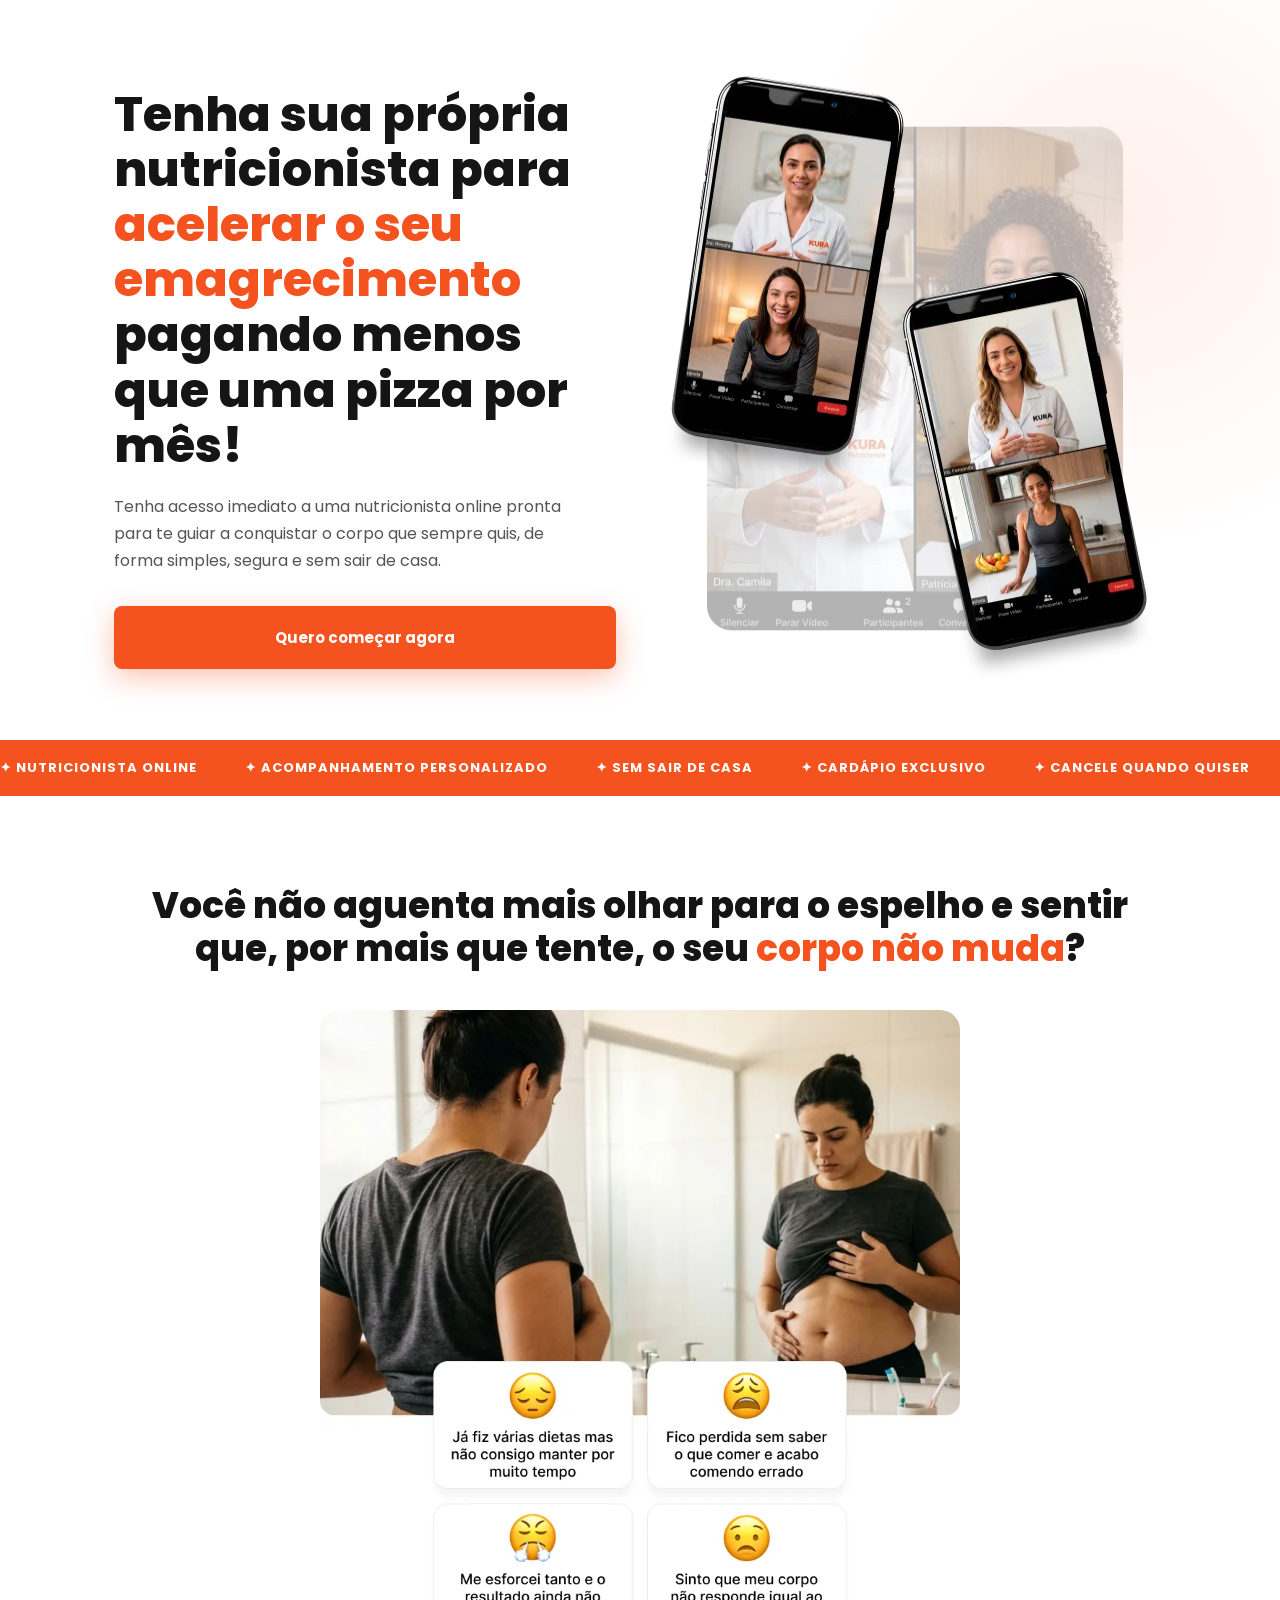
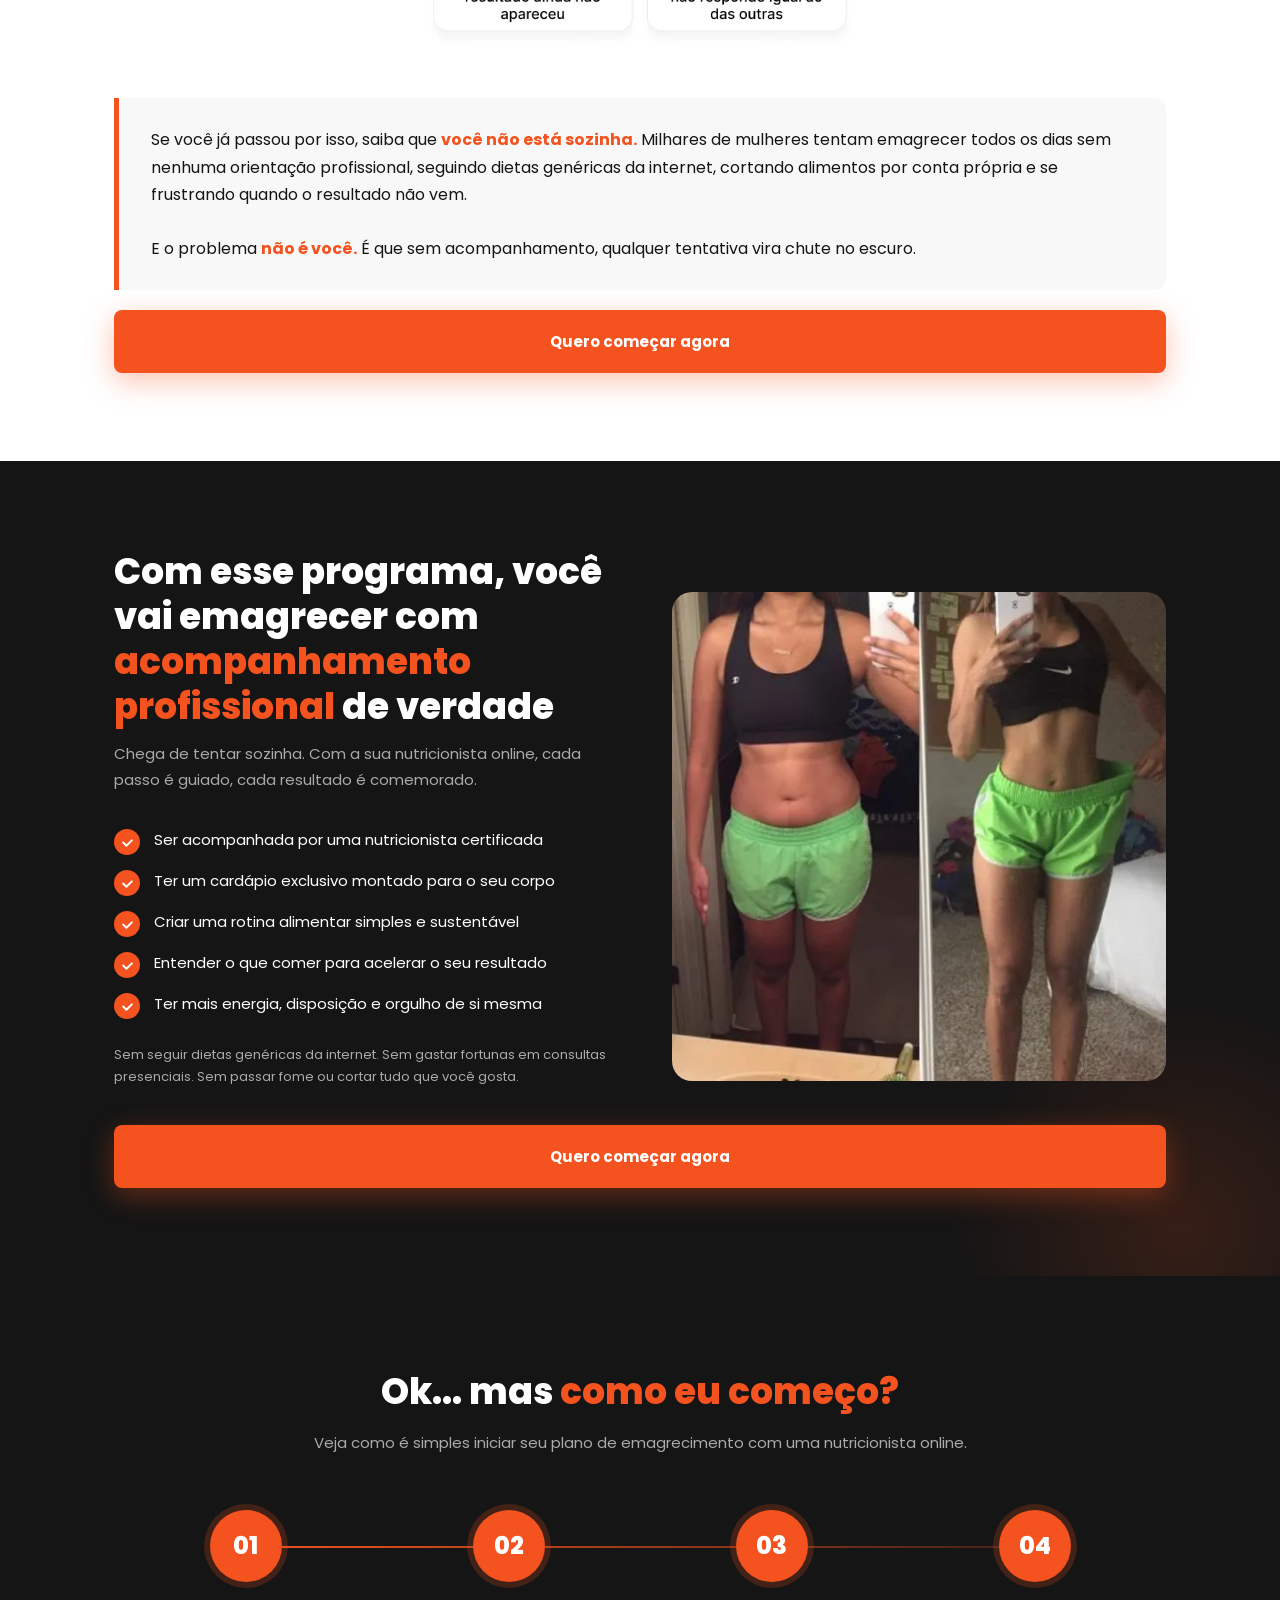
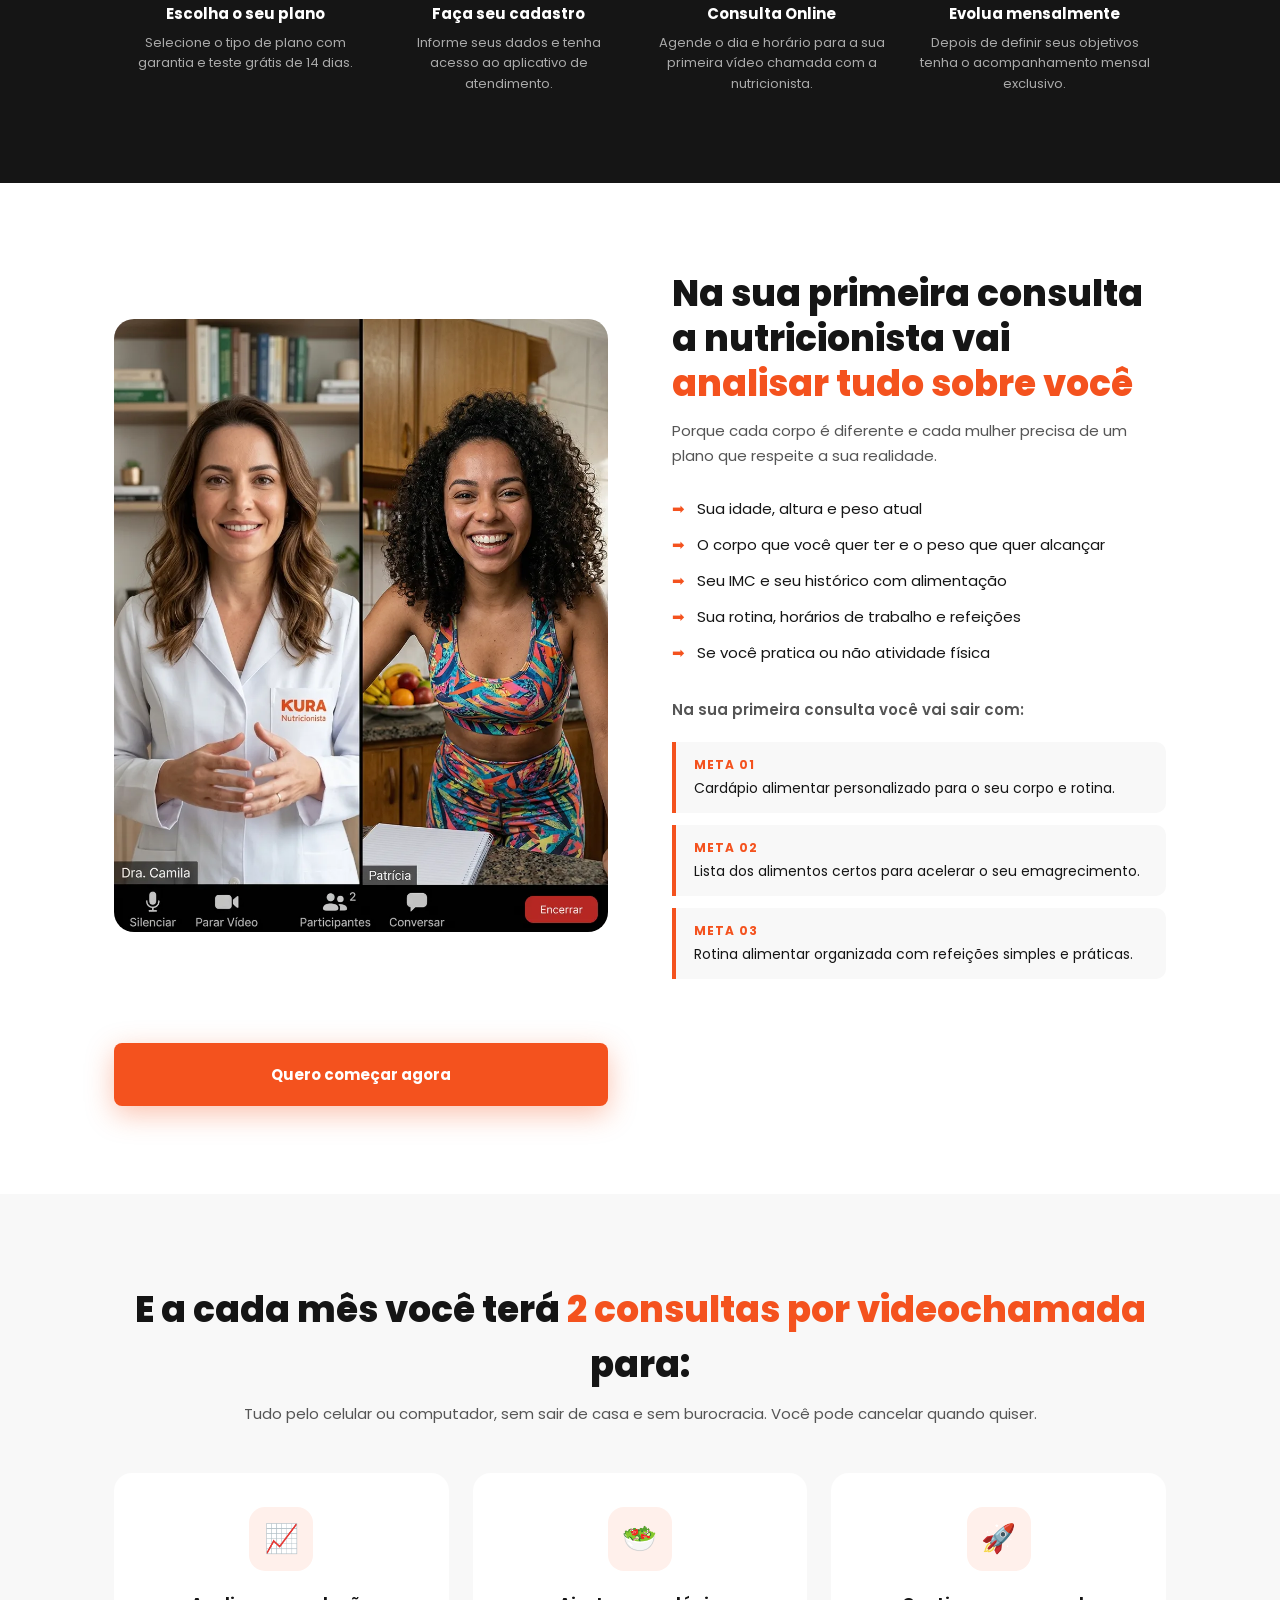
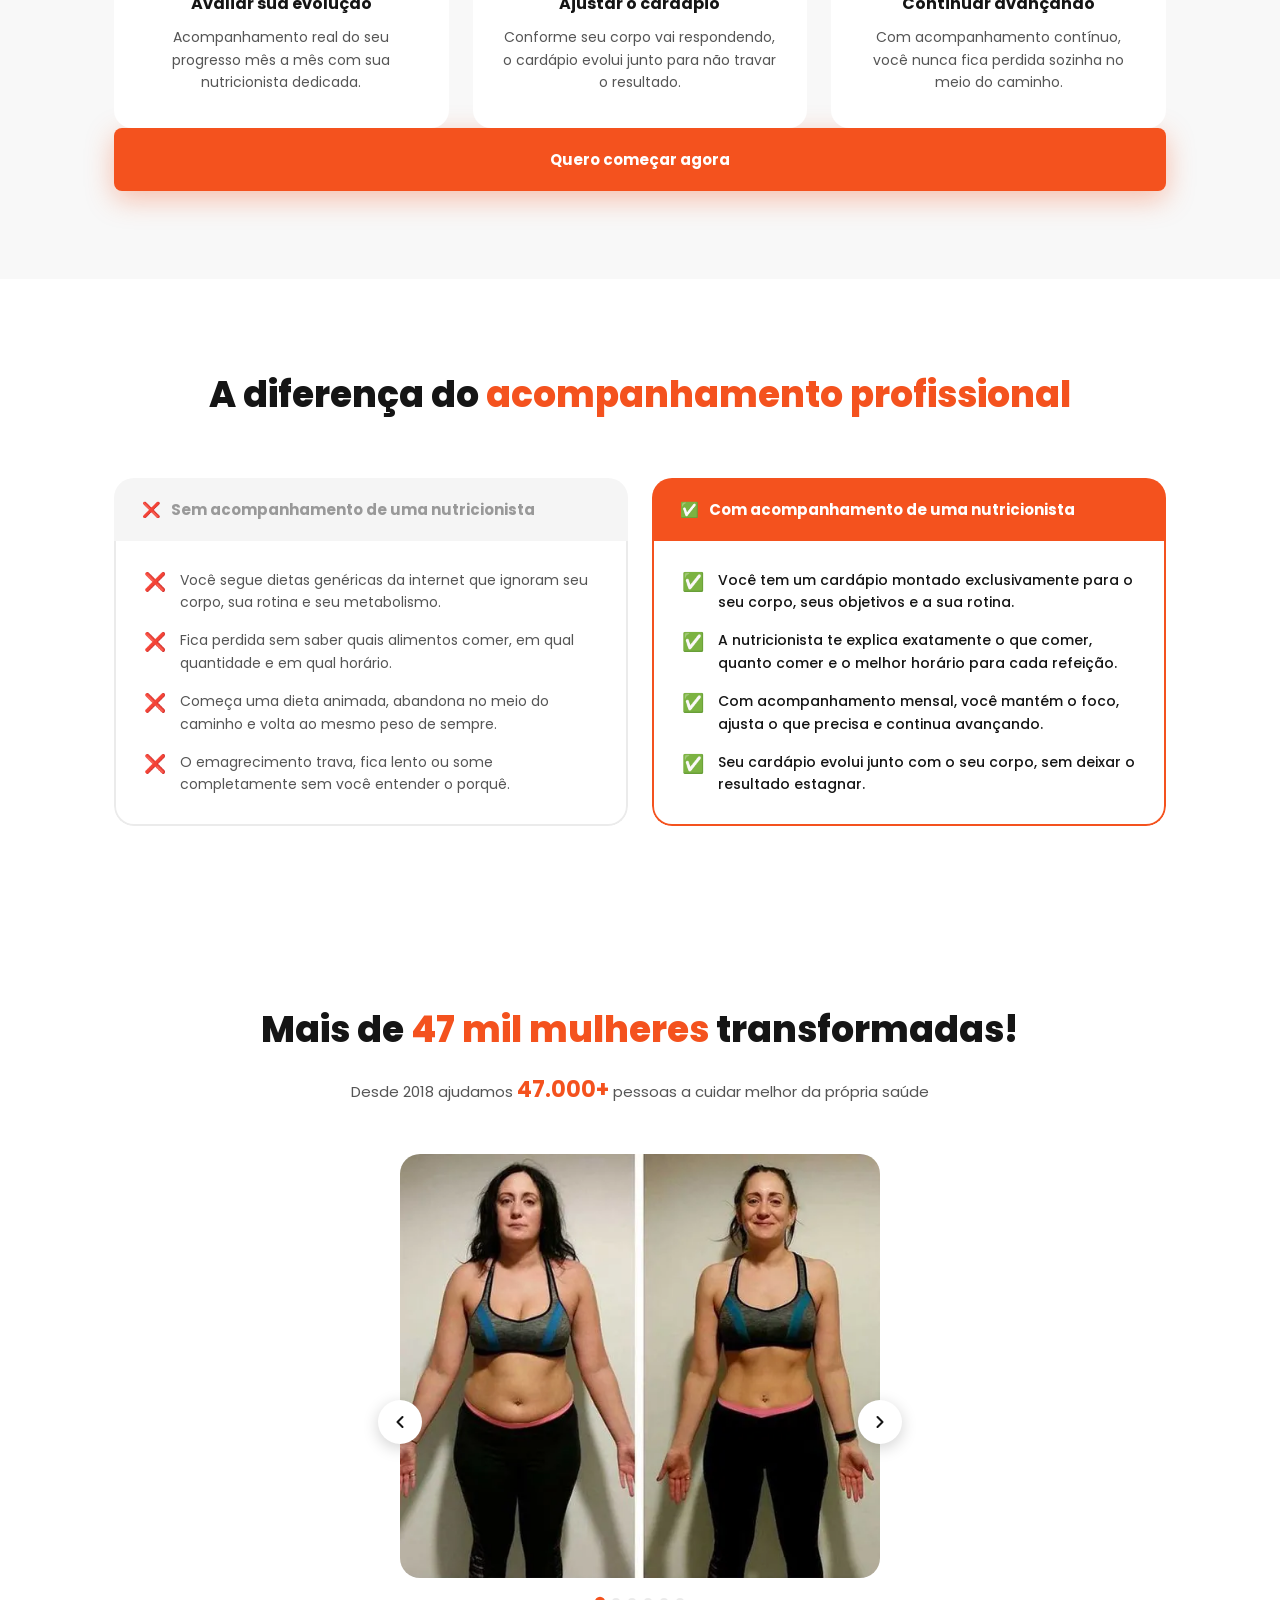
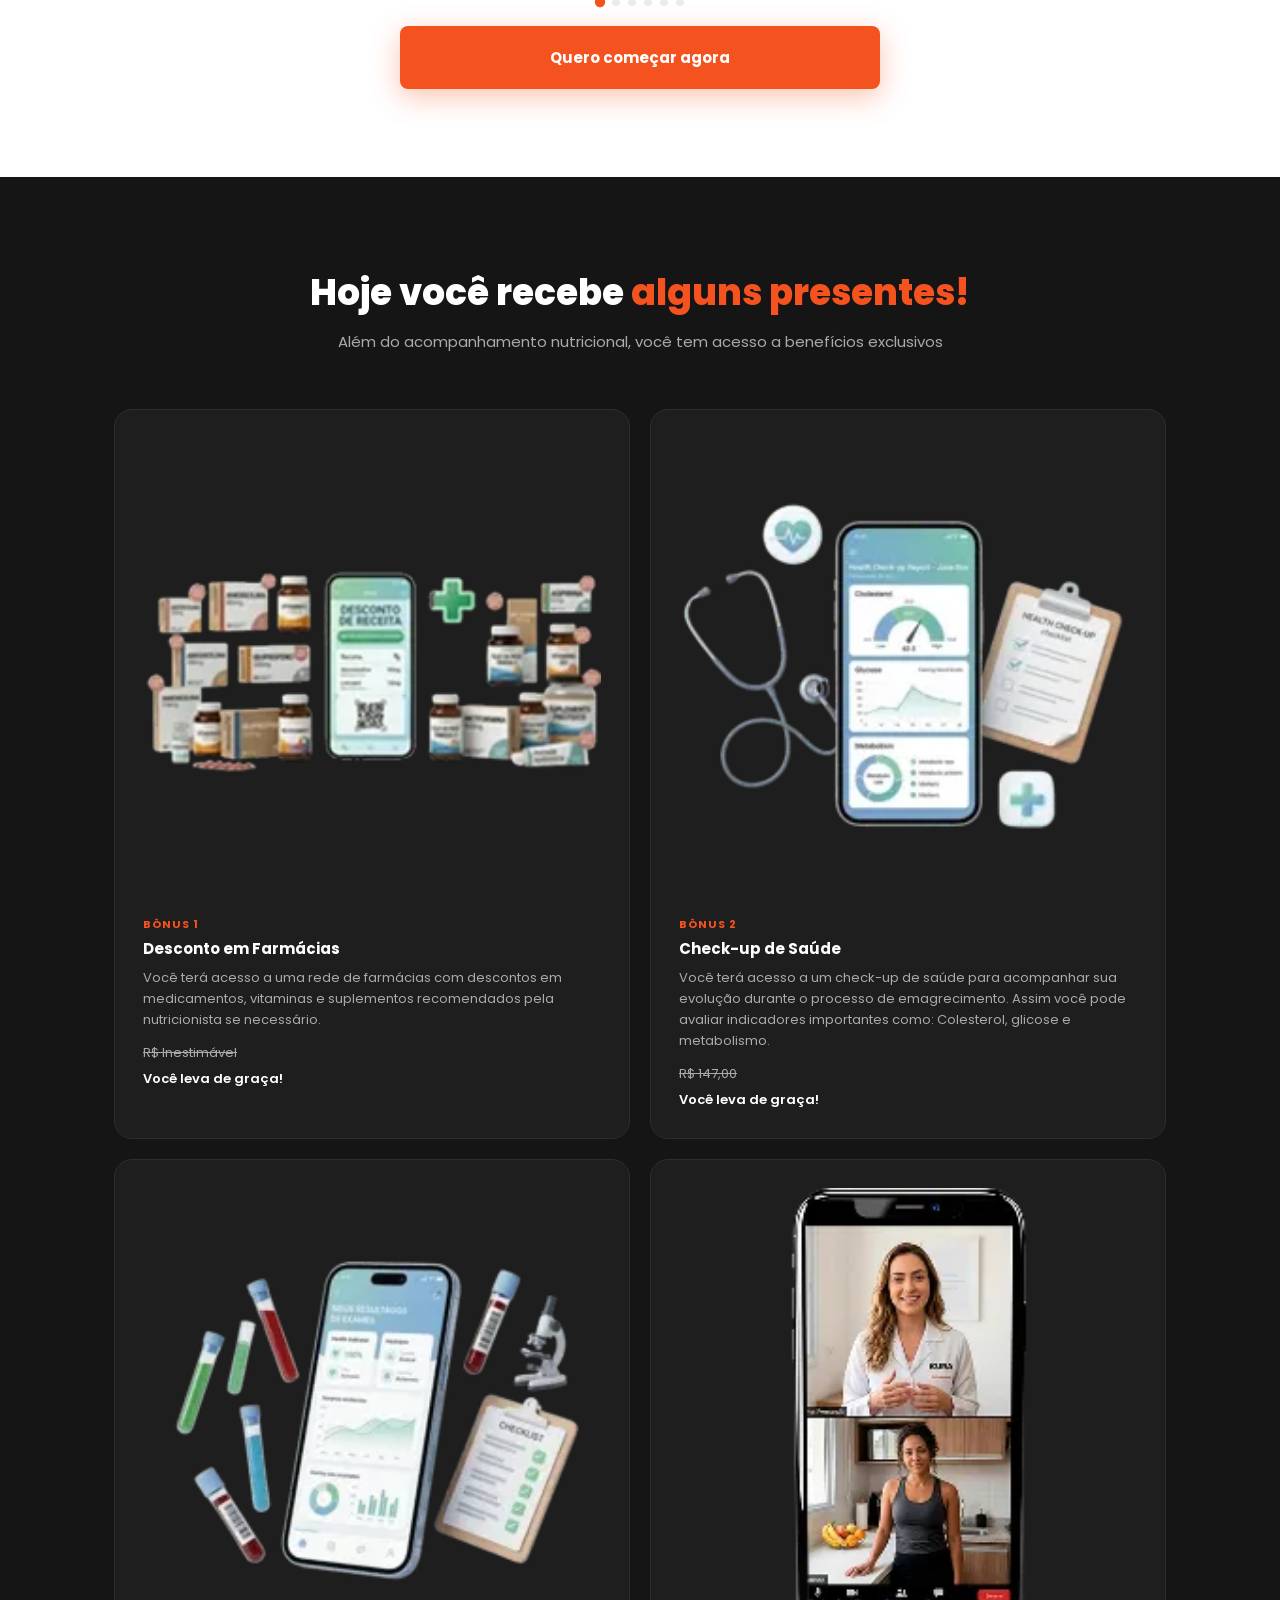
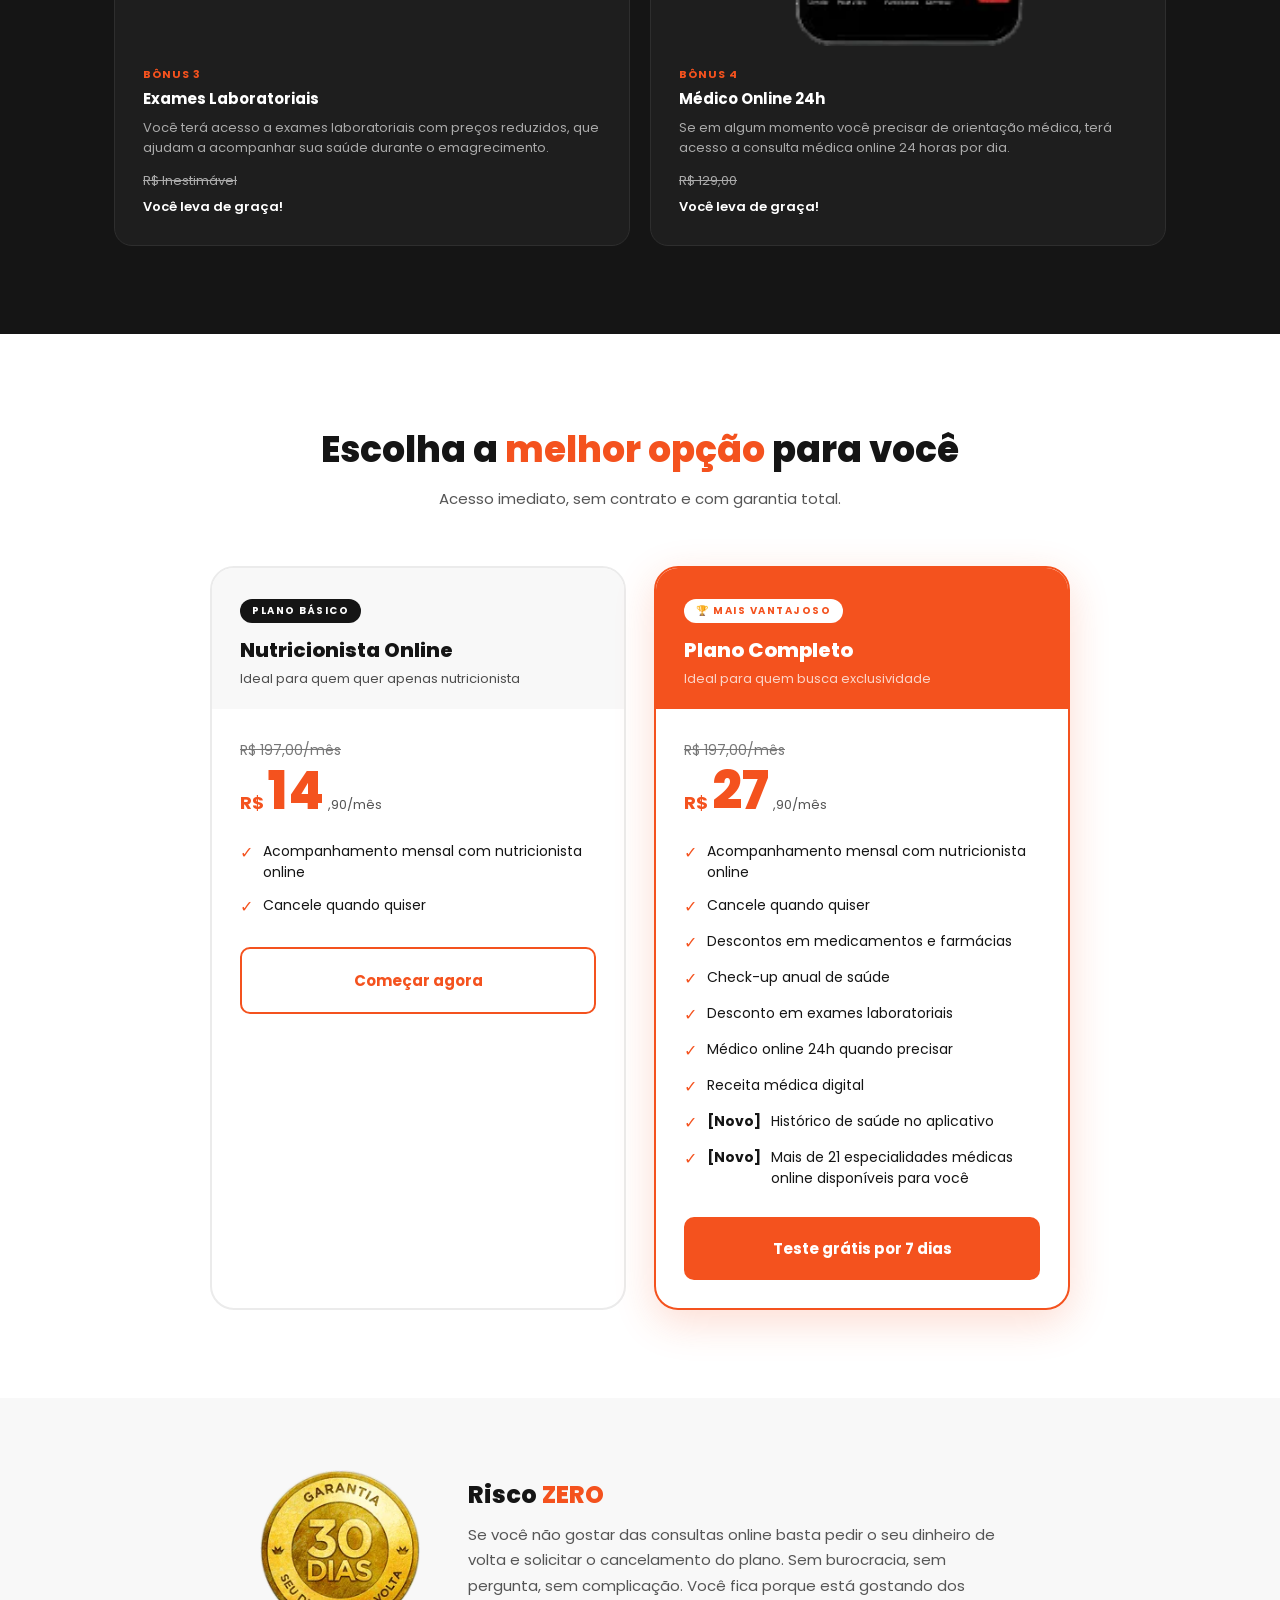
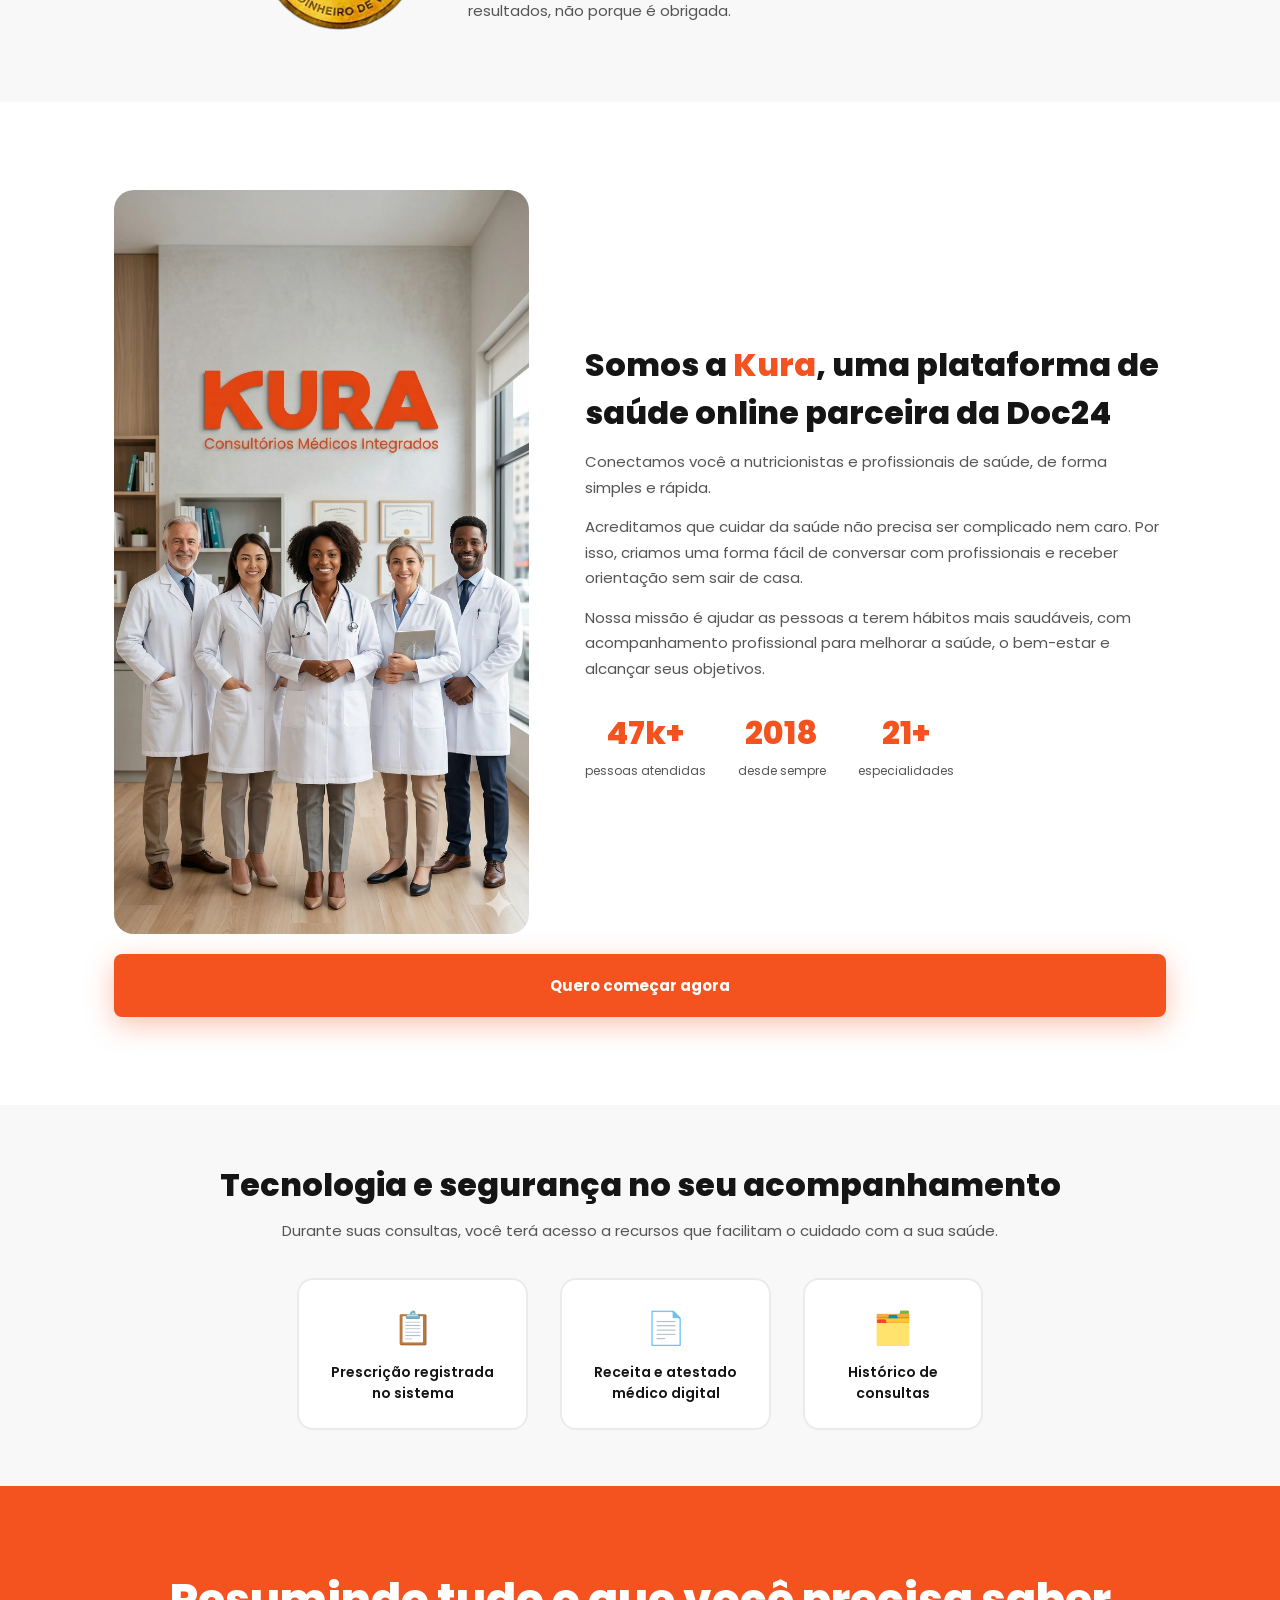
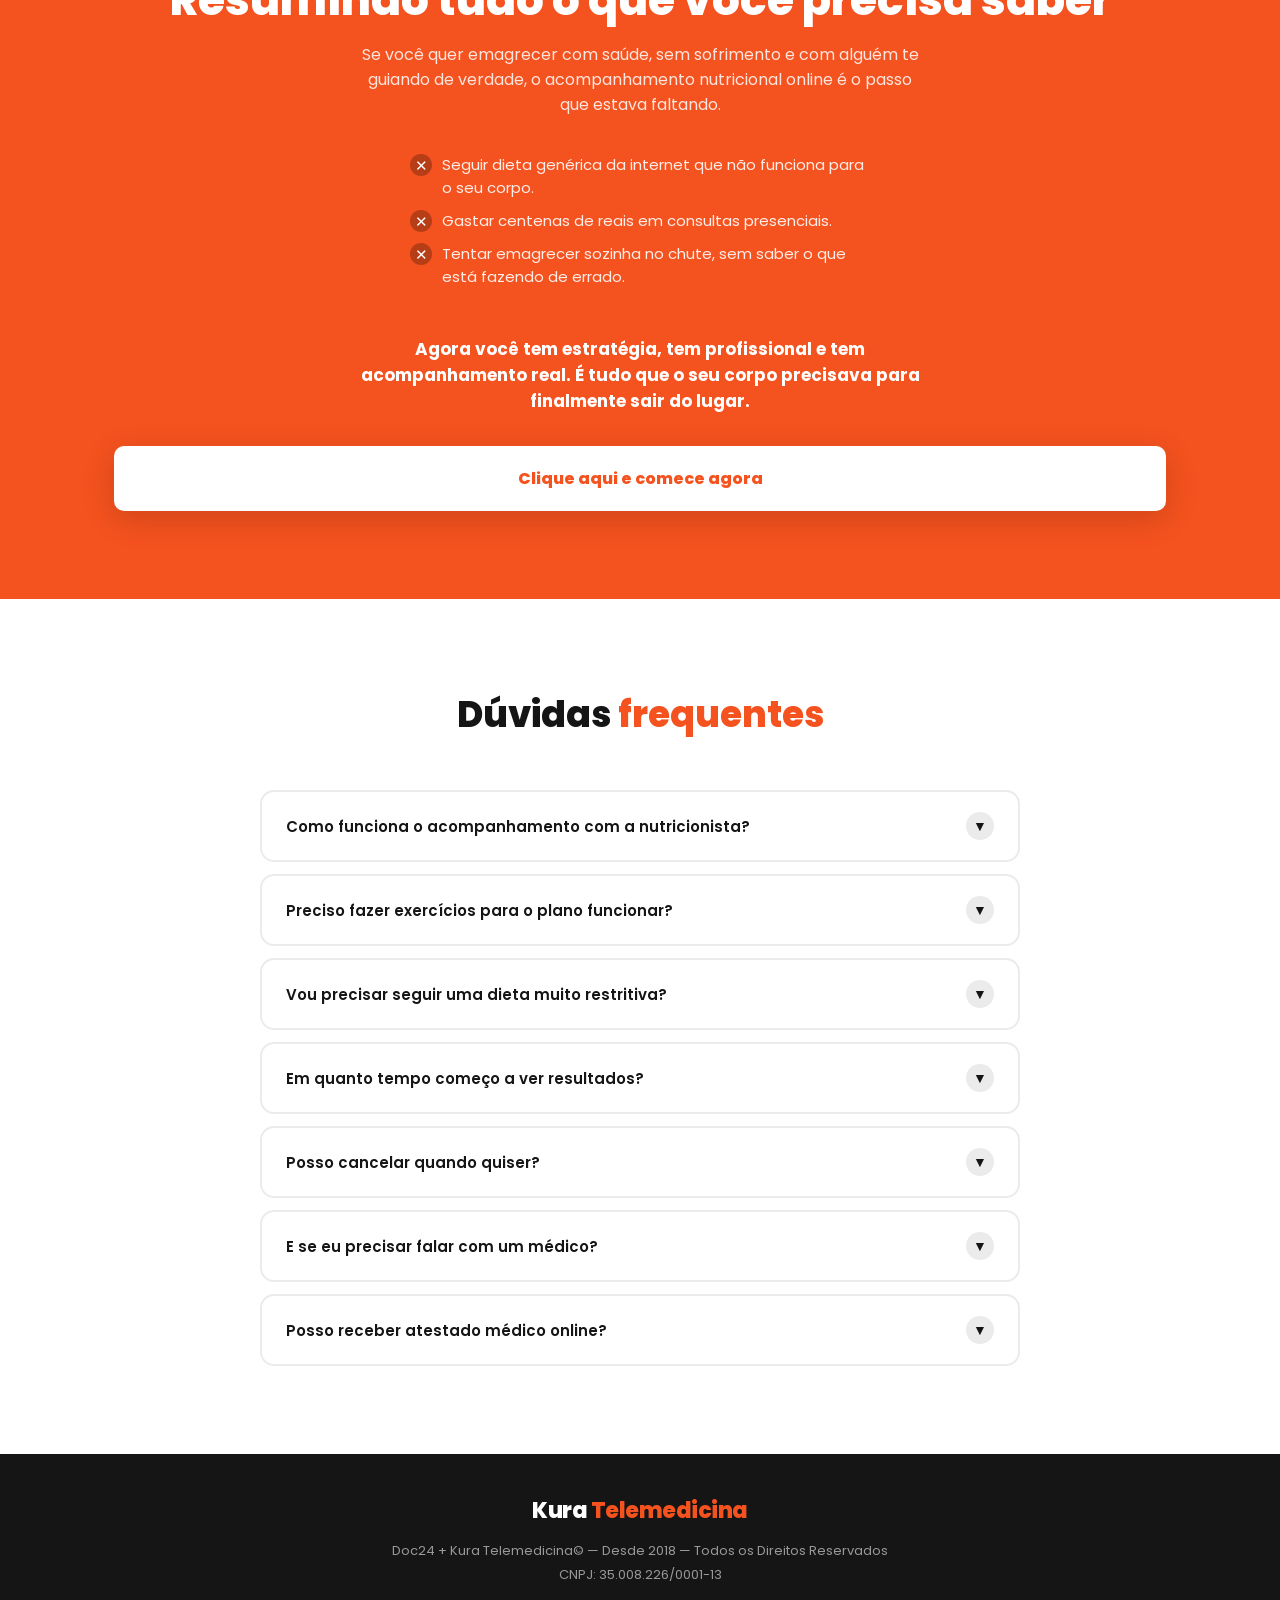
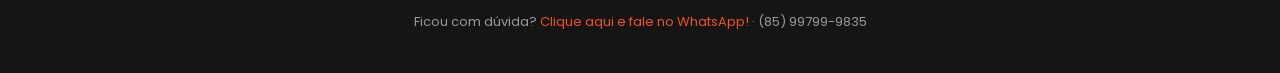
==== commit 38ede74f: "v6" ====
--- a/kura.html
+++ b/kura.html
@@ -378,7 +378,7 @@
             <li><span class="check">✓</span> Acompanhamento mensal com nutricionista online</li>
             <li><span class="check">✓</span> Cancele quando quiser</li>
           </ul>
-          <a href="https://pay.kiwify.com.br/jBtB7de" class="btn-plano btn-plano--outline">Começar agora</a>
+          <a href="https://pay.hotmart.com/L105398006K?off=l9hgoe3u&checkoutMode=10" class="btn-plano btn-plano--outline">Começar agora</a>
         </div>
       </div>
       <!-- Plano Completo -->
@@ -408,7 +408,7 @@
             <li><span class="check">✓</span> <strong>[Novo]</strong> Histórico de saúde no aplicativo</li>
             <li><span class="check">✓</span> <strong>[Novo]</strong> Mais de 21 especialidades médicas online disponíveis para você</li>
           </ul>
-          <a href="https://pay.kiwify.com.br/aB074kf" class="btn-plano">Teste grátis por 14 dias</a>
+          <a href="https://pay.hotmart.com/L105398006K?off=xmsbv19h&checkoutMode=10" class="btn-plano">Teste grátis por 7 dias</a>
         </div>
       </div>
     </div>
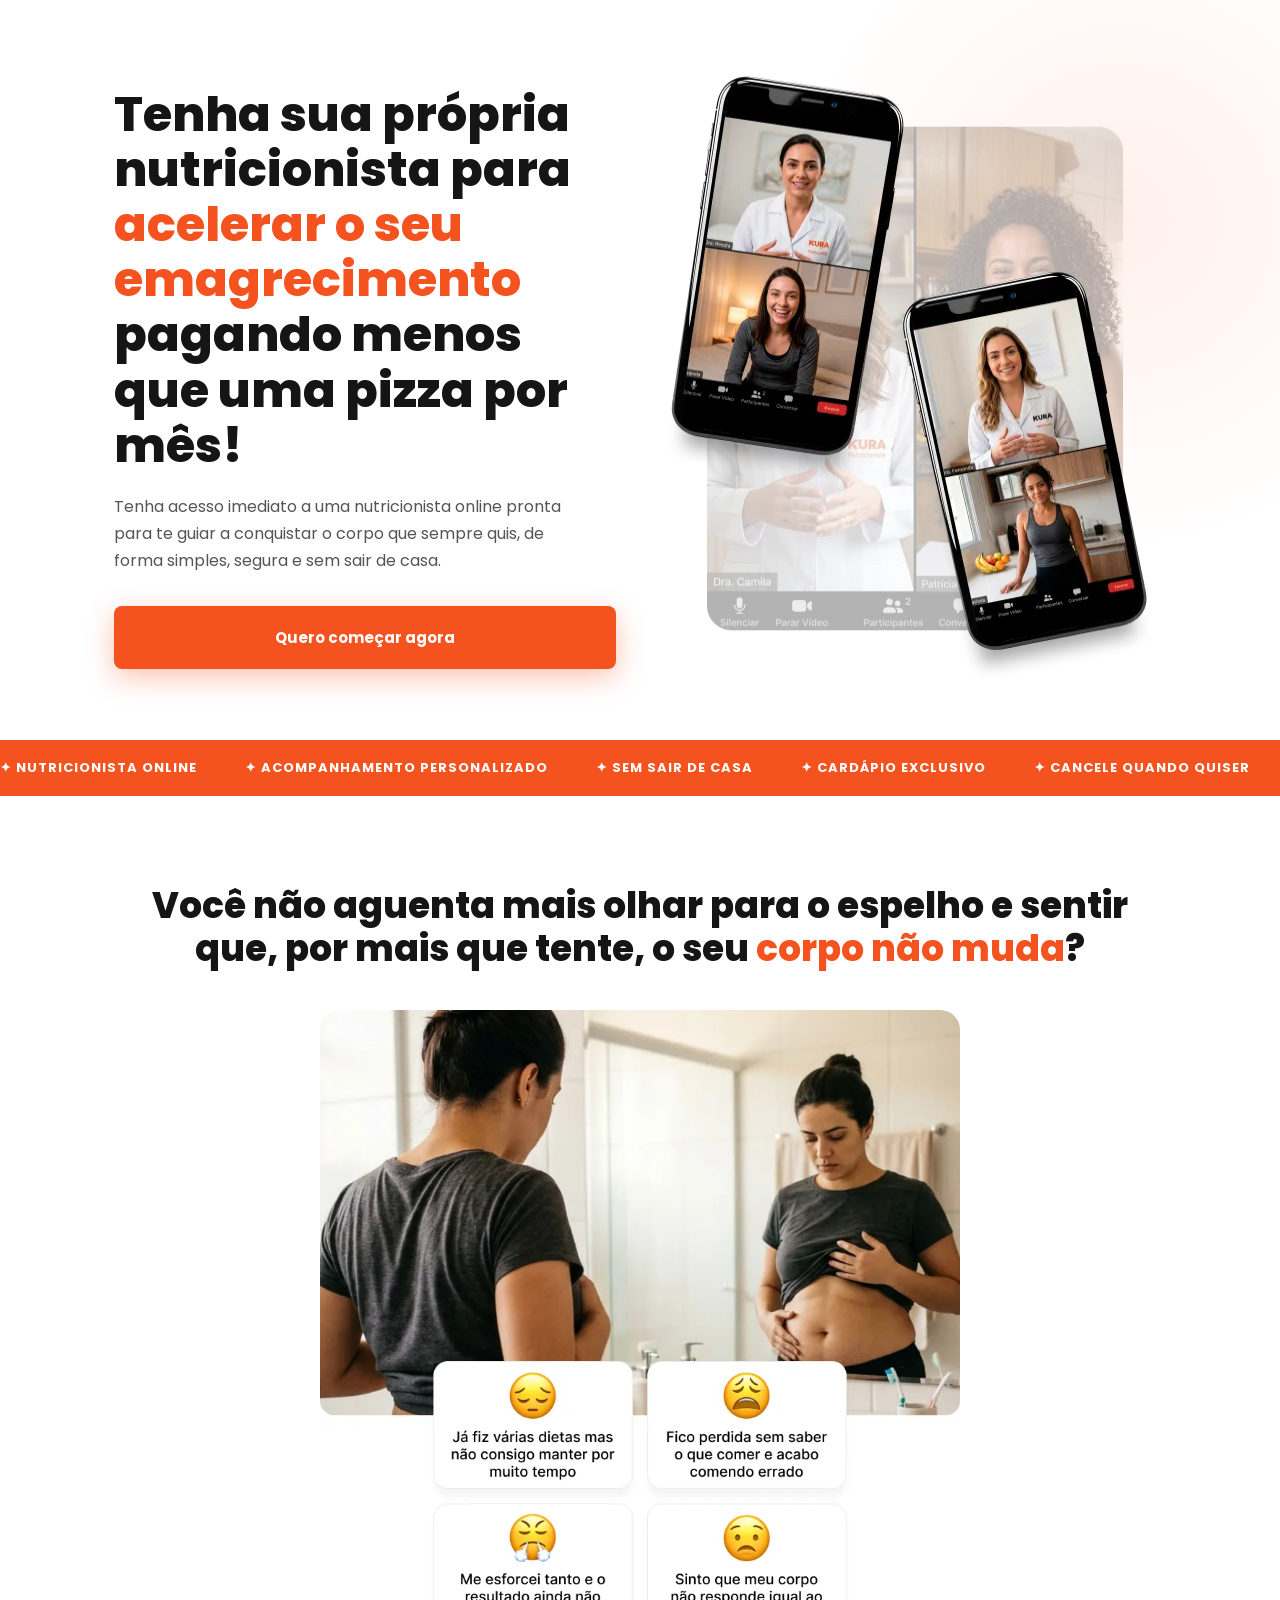
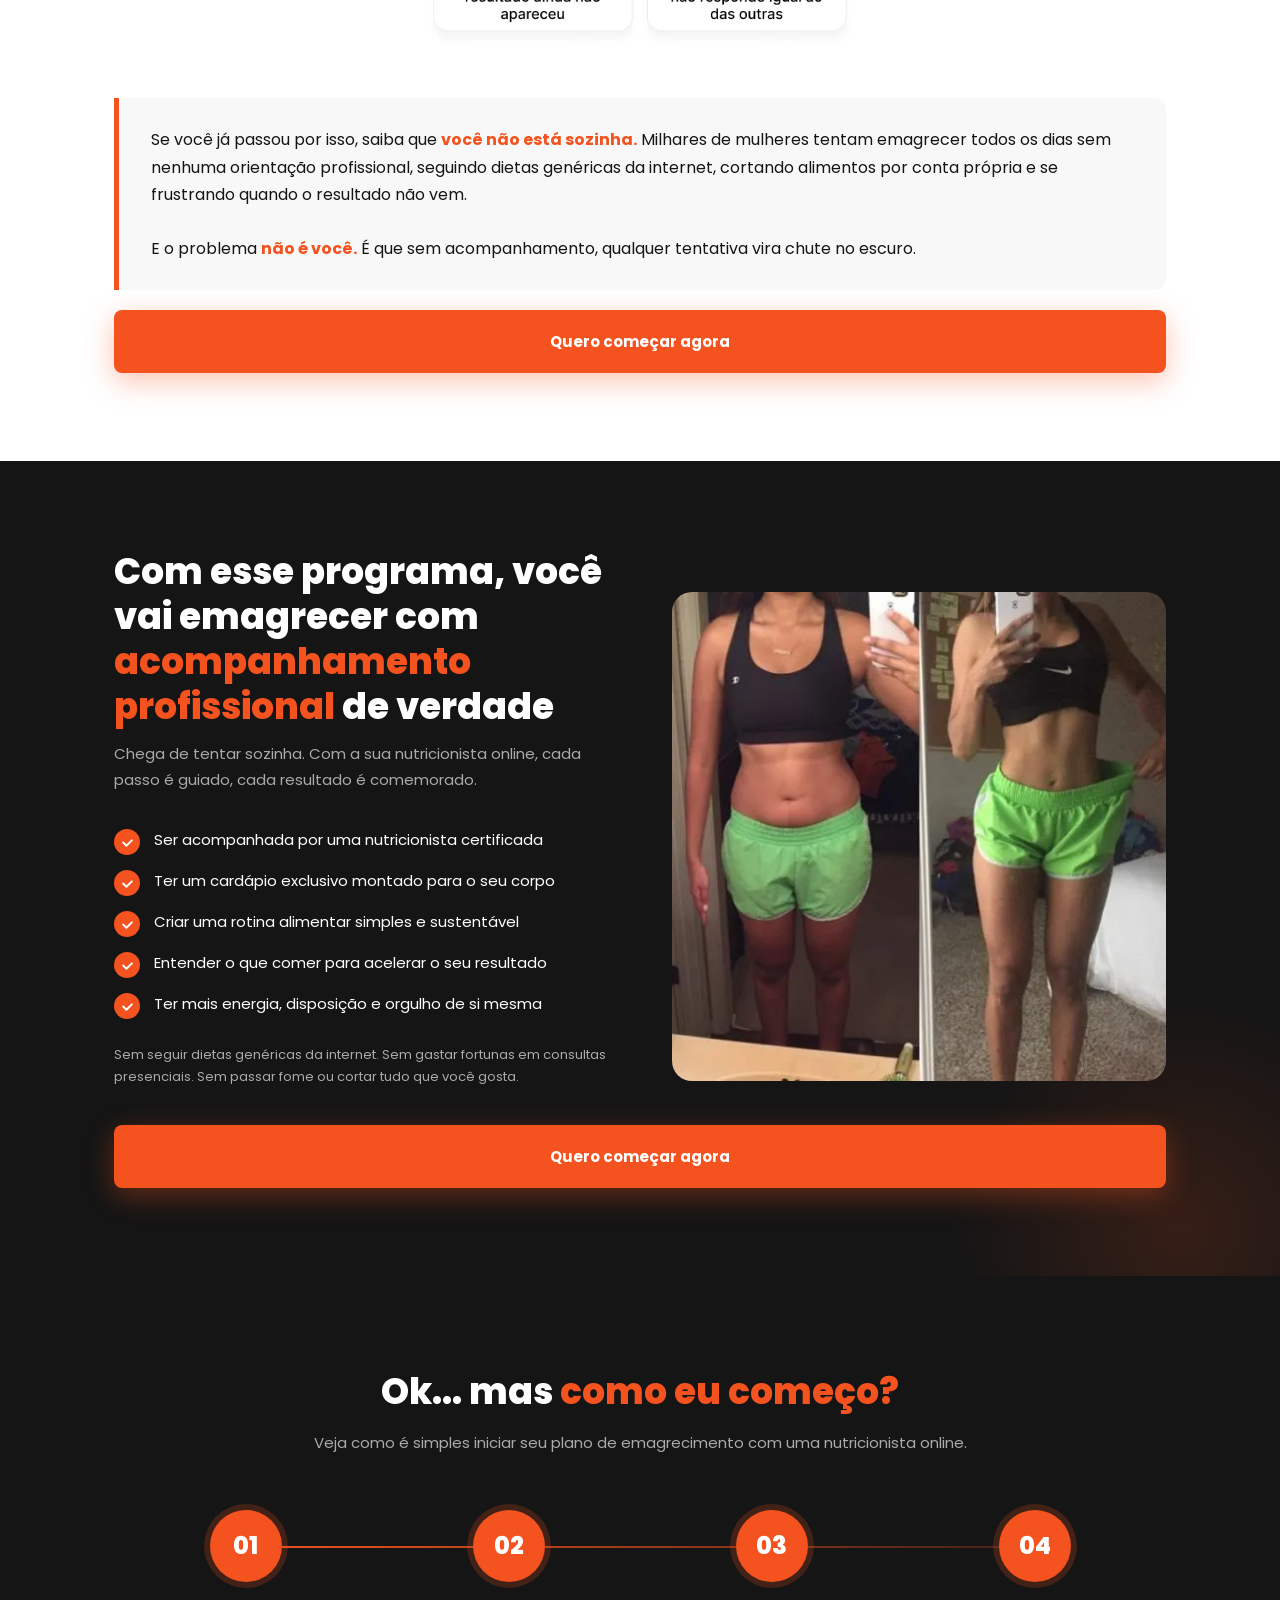
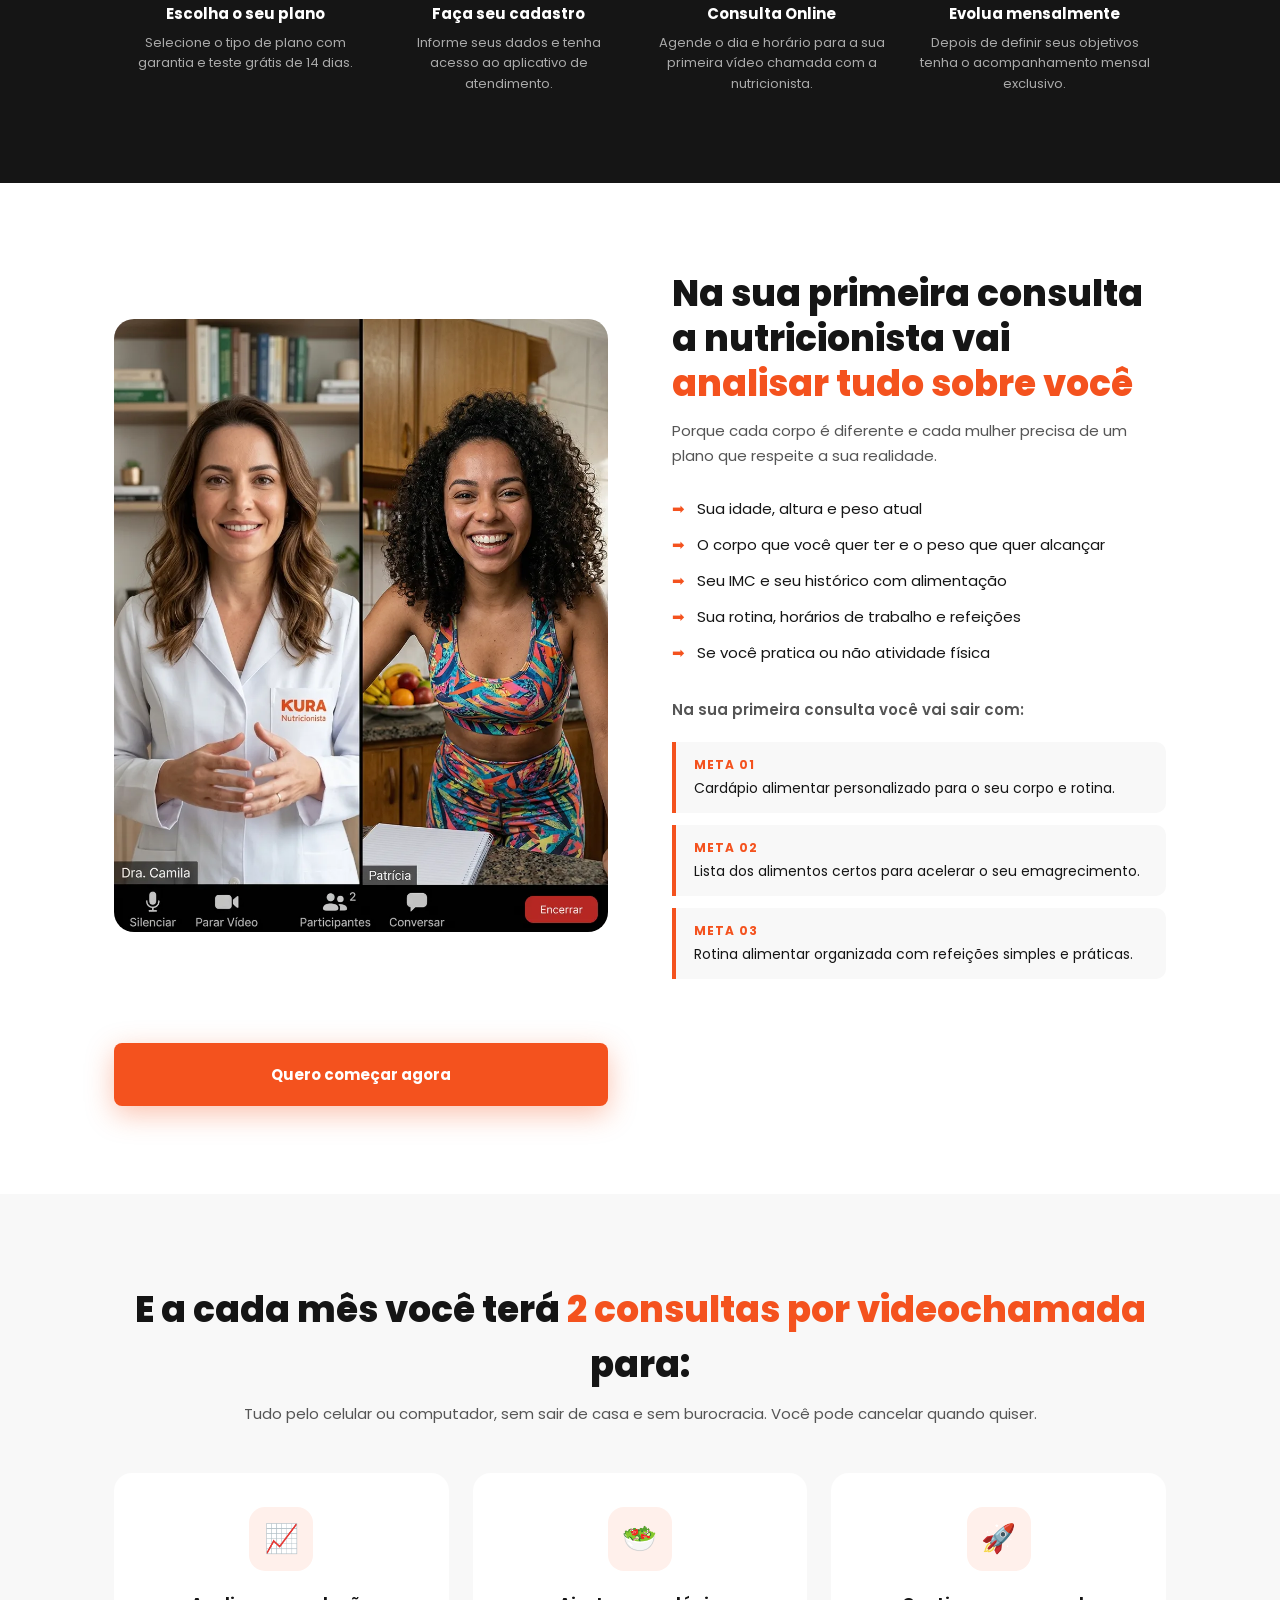
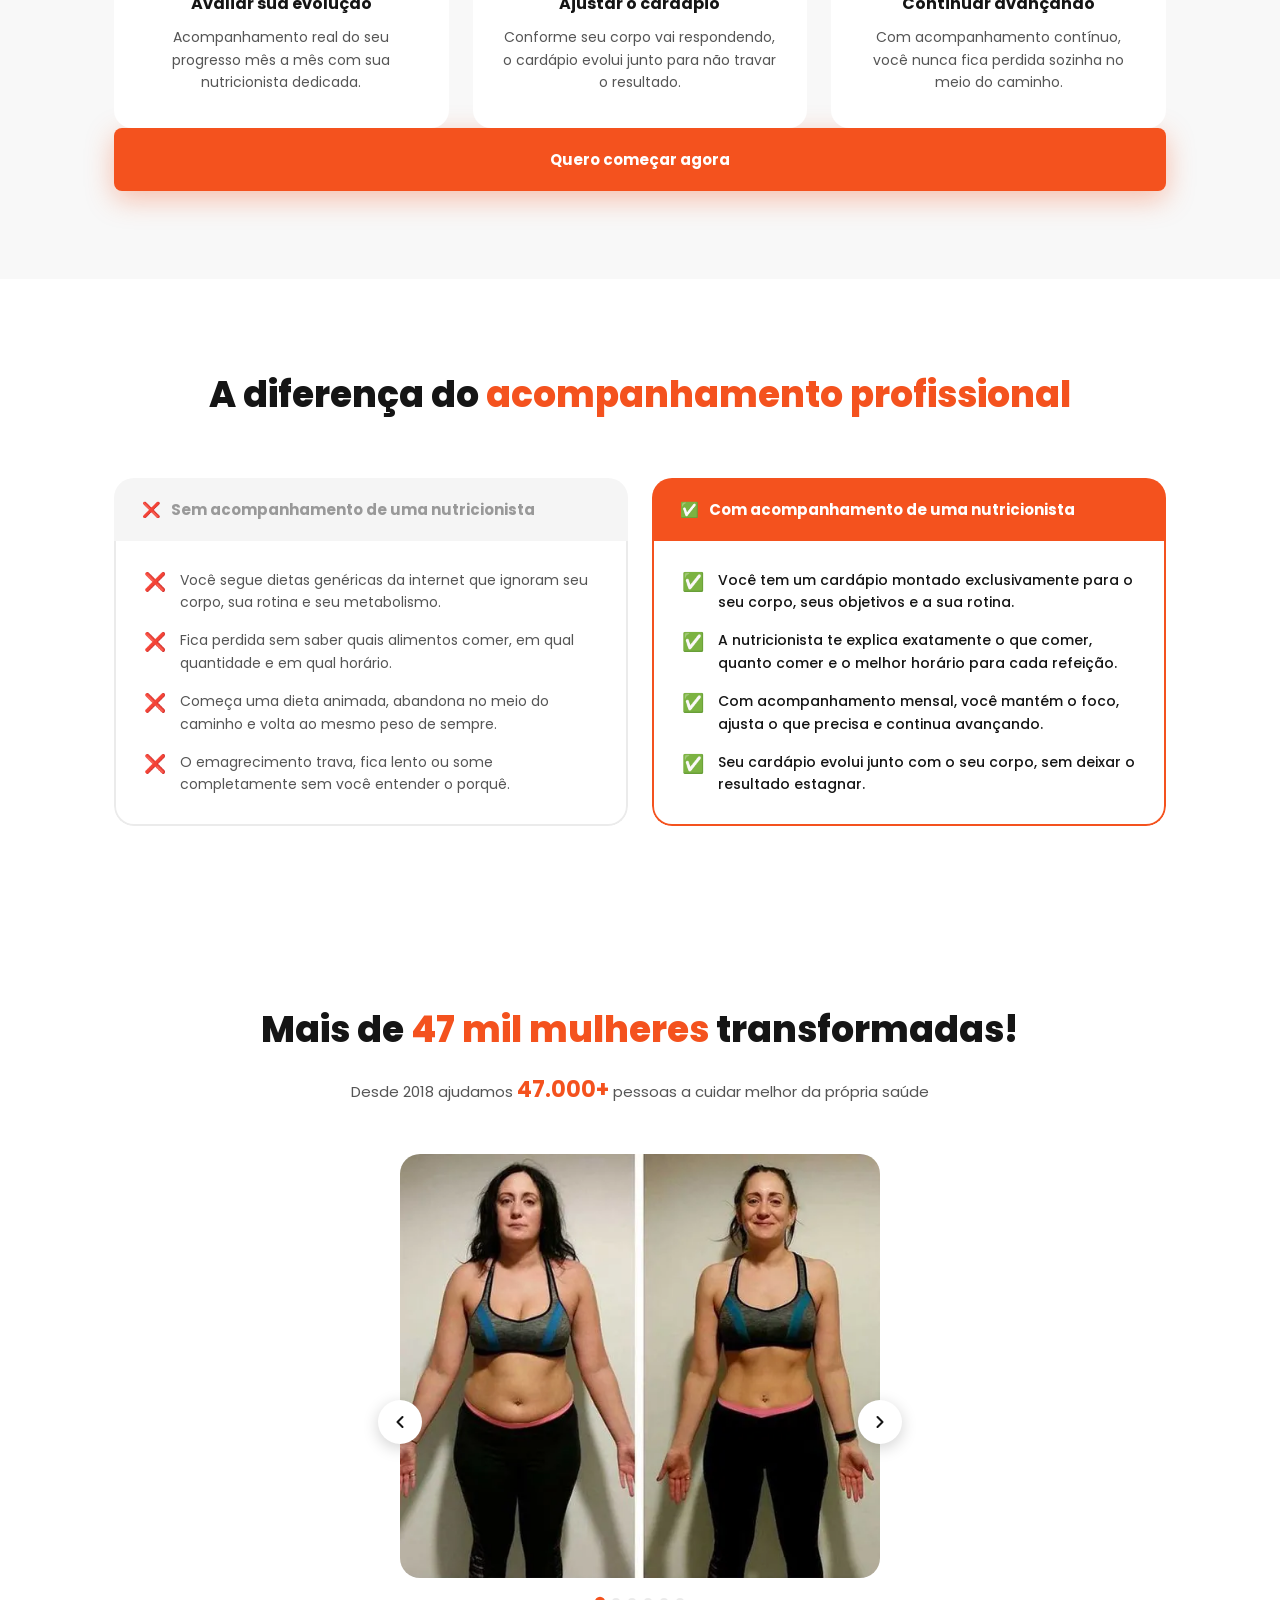
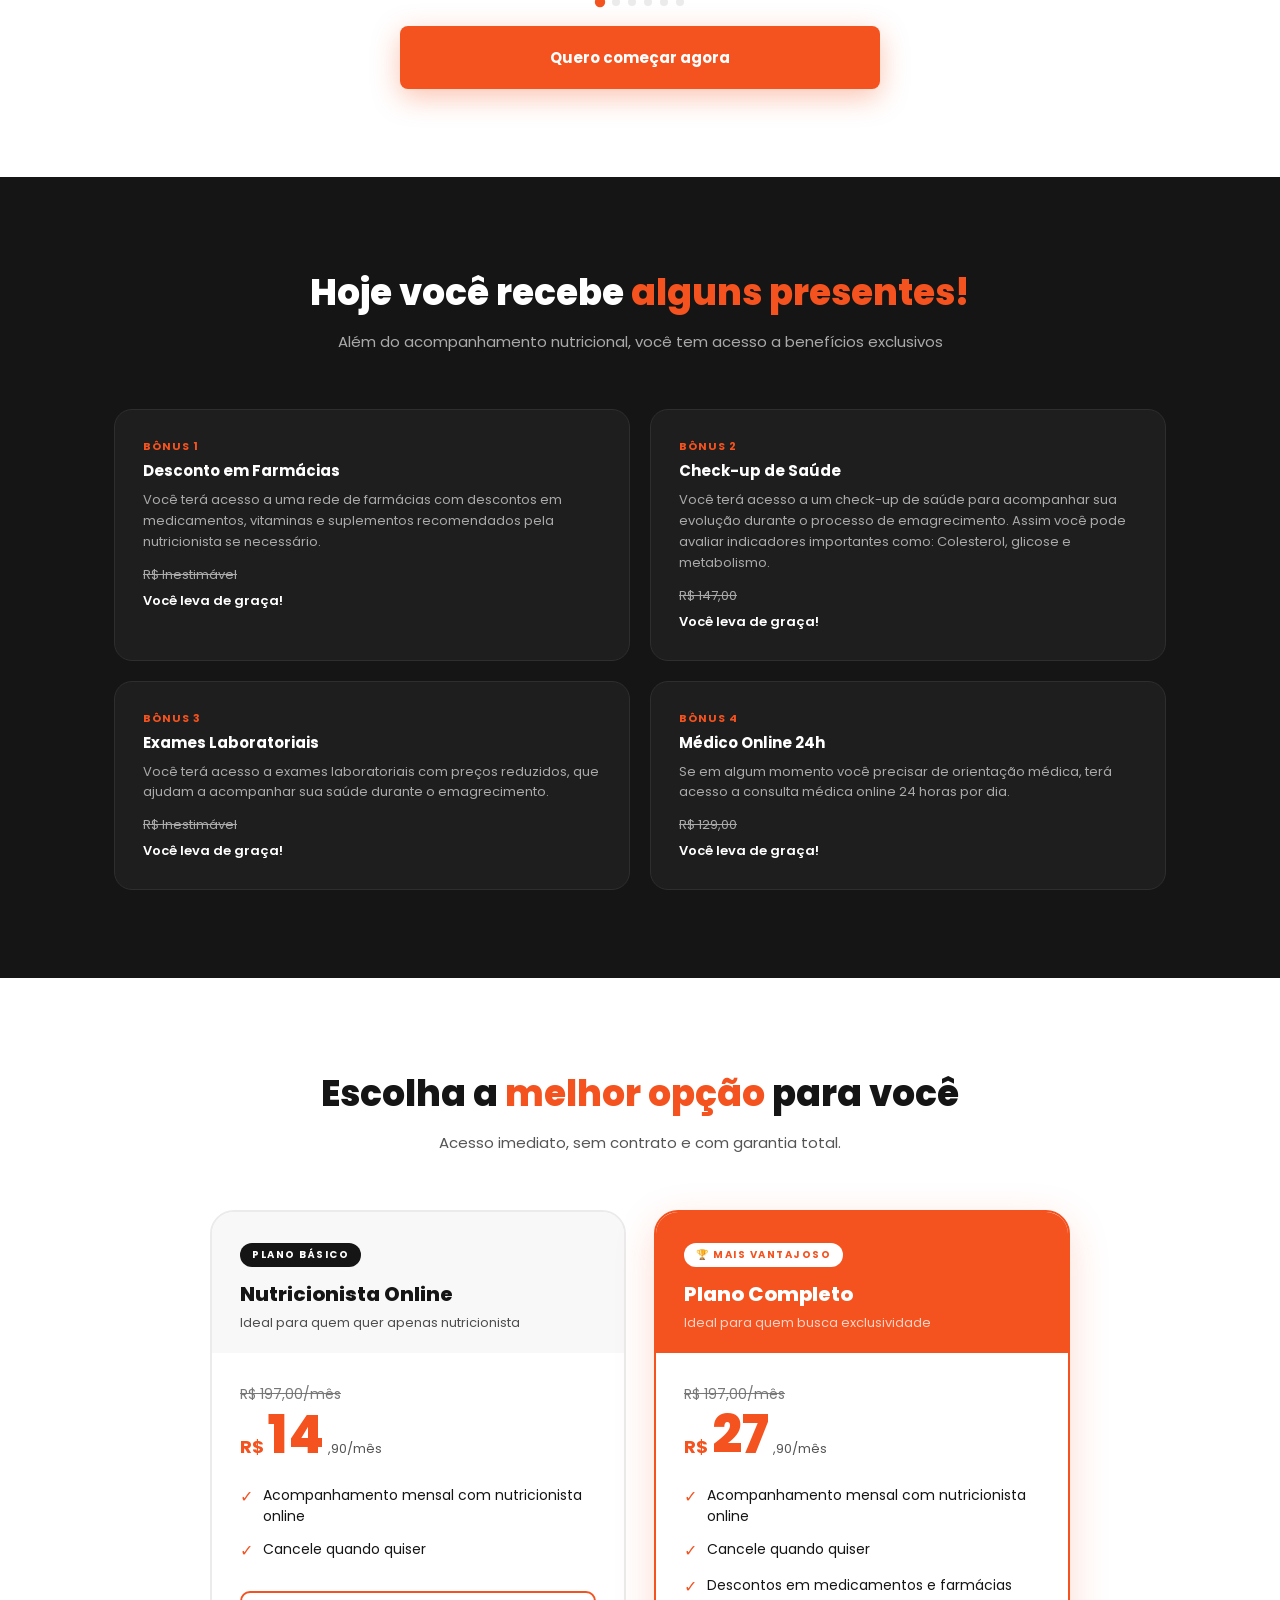
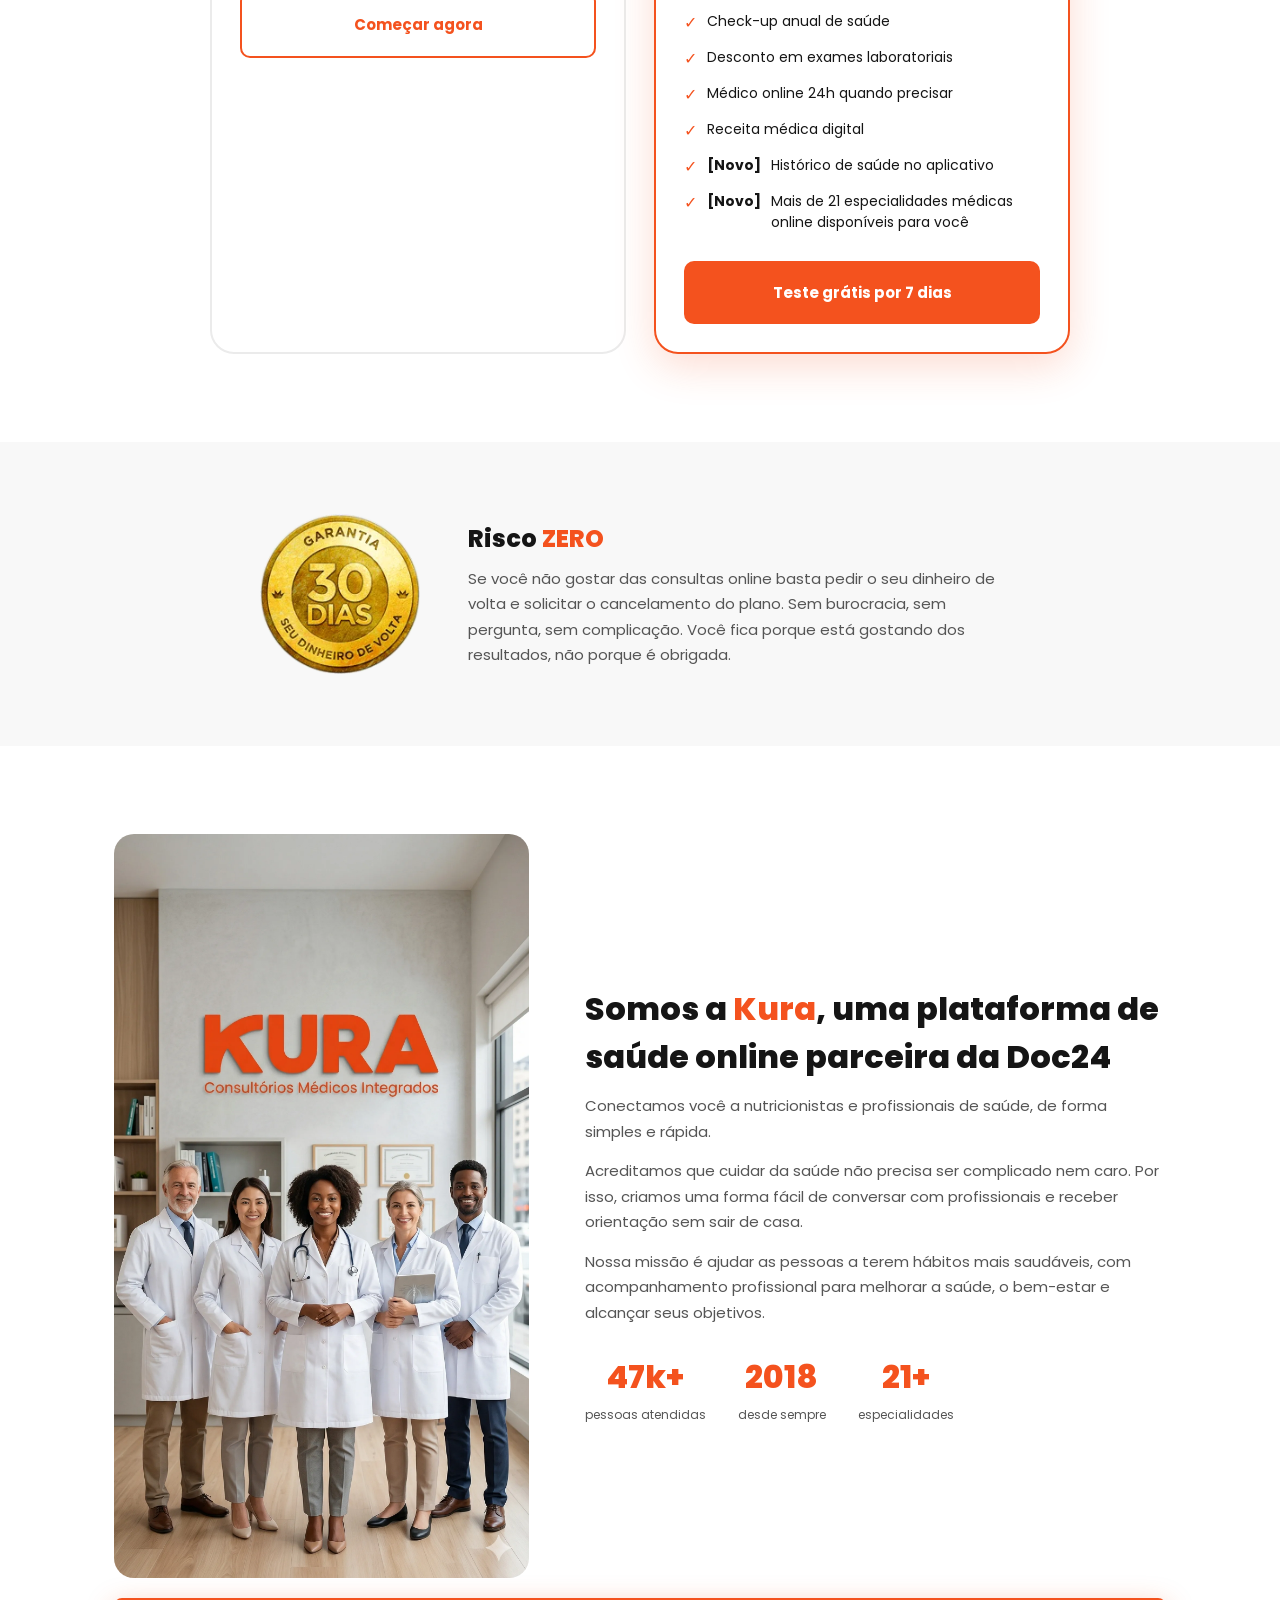
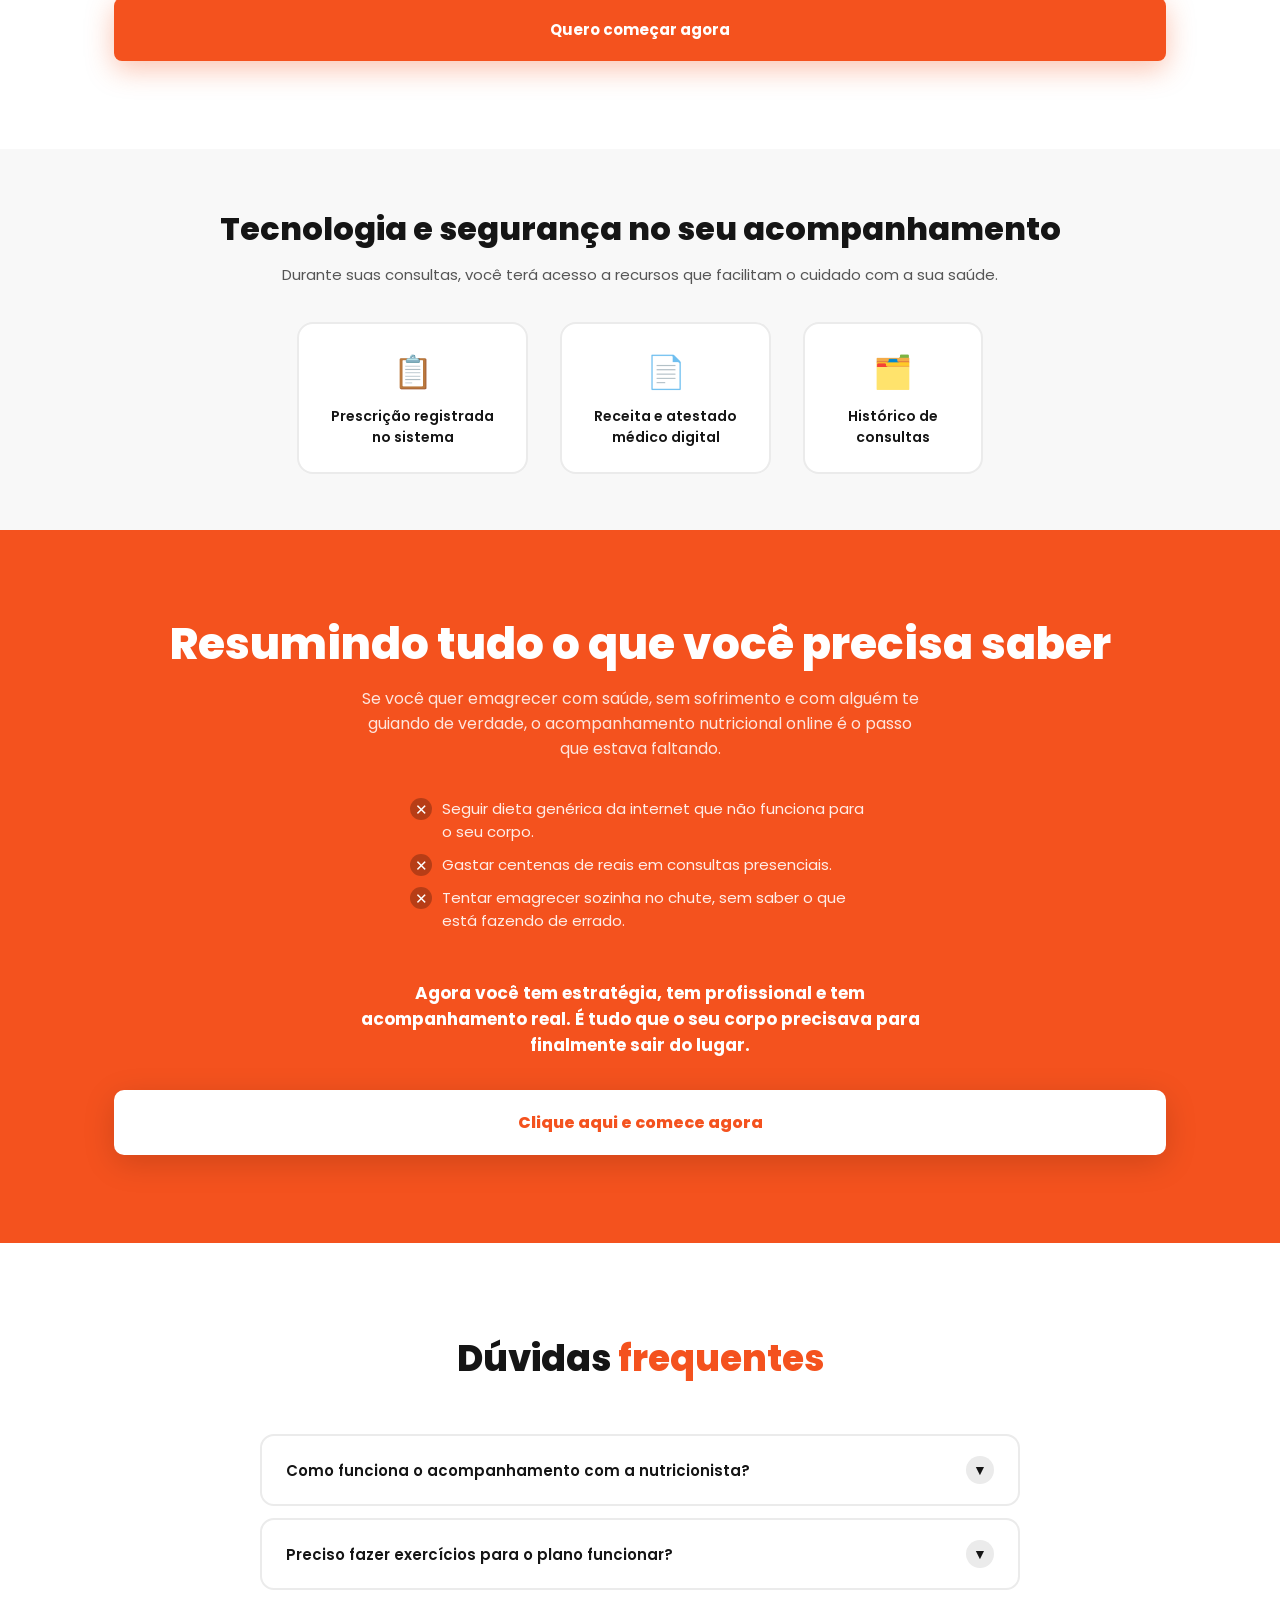
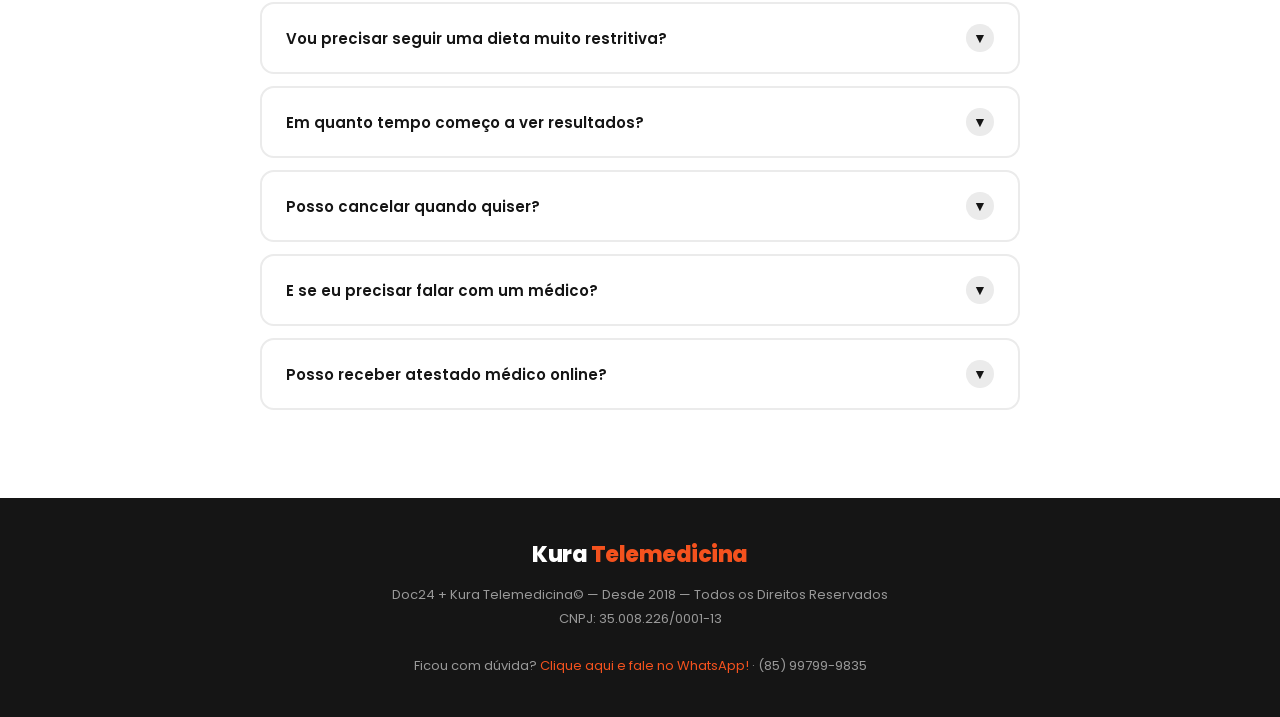
==== commit ed8ca7fb: "v11" ====
--- a/kura.html
+++ b/kura.html
@@ -17,6 +17,26 @@
 <noscript><link rel="stylesheet" href="https://fonts.googleapis.com/css2?family=Poppins:wght@400;600;700;800&display=swap"></noscript>
 <link rel="preload" as="style" href="style.css" onload="this.onload=null;this.rel='stylesheet'">
 <noscript><link rel="stylesheet" href="style.css"></noscript>
+
+
+<!-- Meta Pixel Code -->
+<script>
+!function(f,b,e,v,n,t,s)
+{if(f.fbq)return;n=f.fbq=function(){n.callMethod?
+n.callMethod.apply(n,arguments):n.queue.push(arguments)};
+if(!f._fbq)f._fbq=n;n.push=n;n.loaded=!0;n.version='2.0';
+n.queue=[];t=b.createElement(e);t.async=!0;
+t.src=v;s=b.getElementsByTagName(e)[0];
+s.parentNode.insertBefore(t,s)}(window, document,'script',
+'https://connect.facebook.net/en_US/fbevents.js');
+fbq('init', '1387765839785331');
+fbq('track', 'PageView');
+</script>
+<noscript><img height="1" width="1" style="display:none"
+src="https://www.facebook.com/tr?id=1387765839785331&ev=PageView&noscript=1"
+/></noscript>
+<!-- End Meta Pixel Code -->
+
 
 </head>
 <body>
@@ -291,9 +311,6 @@
     </div>
     <div class="bonus__grid">
       <div class="bonus__card fade-up">
-        <div class="bonus__img">
-          <img src="images/bonus1.webp" alt="Bônus 1">
-        </div>
         <div class="bonus__info">
           <h3>Bônus 1</h3>
           <h4>Desconto em Farmácias</h4>
@@ -305,9 +322,6 @@
         </div>
       </div>
       <div class="bonus__card fade-up">
-        <div class="bonus__img">
-          <img src="images/bonus2.webp" alt="Bônus 2">
-        </div>
         <div class="bonus__info">
           <h3>Bônus 2</h3>
           <h4>Check-up de Saúde</h4>
@@ -319,9 +333,6 @@
         </div>
       </div>
       <div class="bonus__card fade-up">
-        <div class="bonus__img">
-          <img src="images/bonus3.webp" alt="Bônus 3">
-        </div>
         <div class="bonus__info">
           <h3>Bônus 3</h3>
           <h4>Exames Laboratoriais</h4>
@@ -333,9 +344,6 @@
         </div>
       </div>
       <div class="bonus__card fade-up">
-        <div class="bonus__img">
-          <img src="images/bonus4.webp" alt="Bônus 4">
-        </div>
         <div class="bonus__info">
           <h3>Bônus 4</h3>
           <h4>Médico Online 24h</h4>
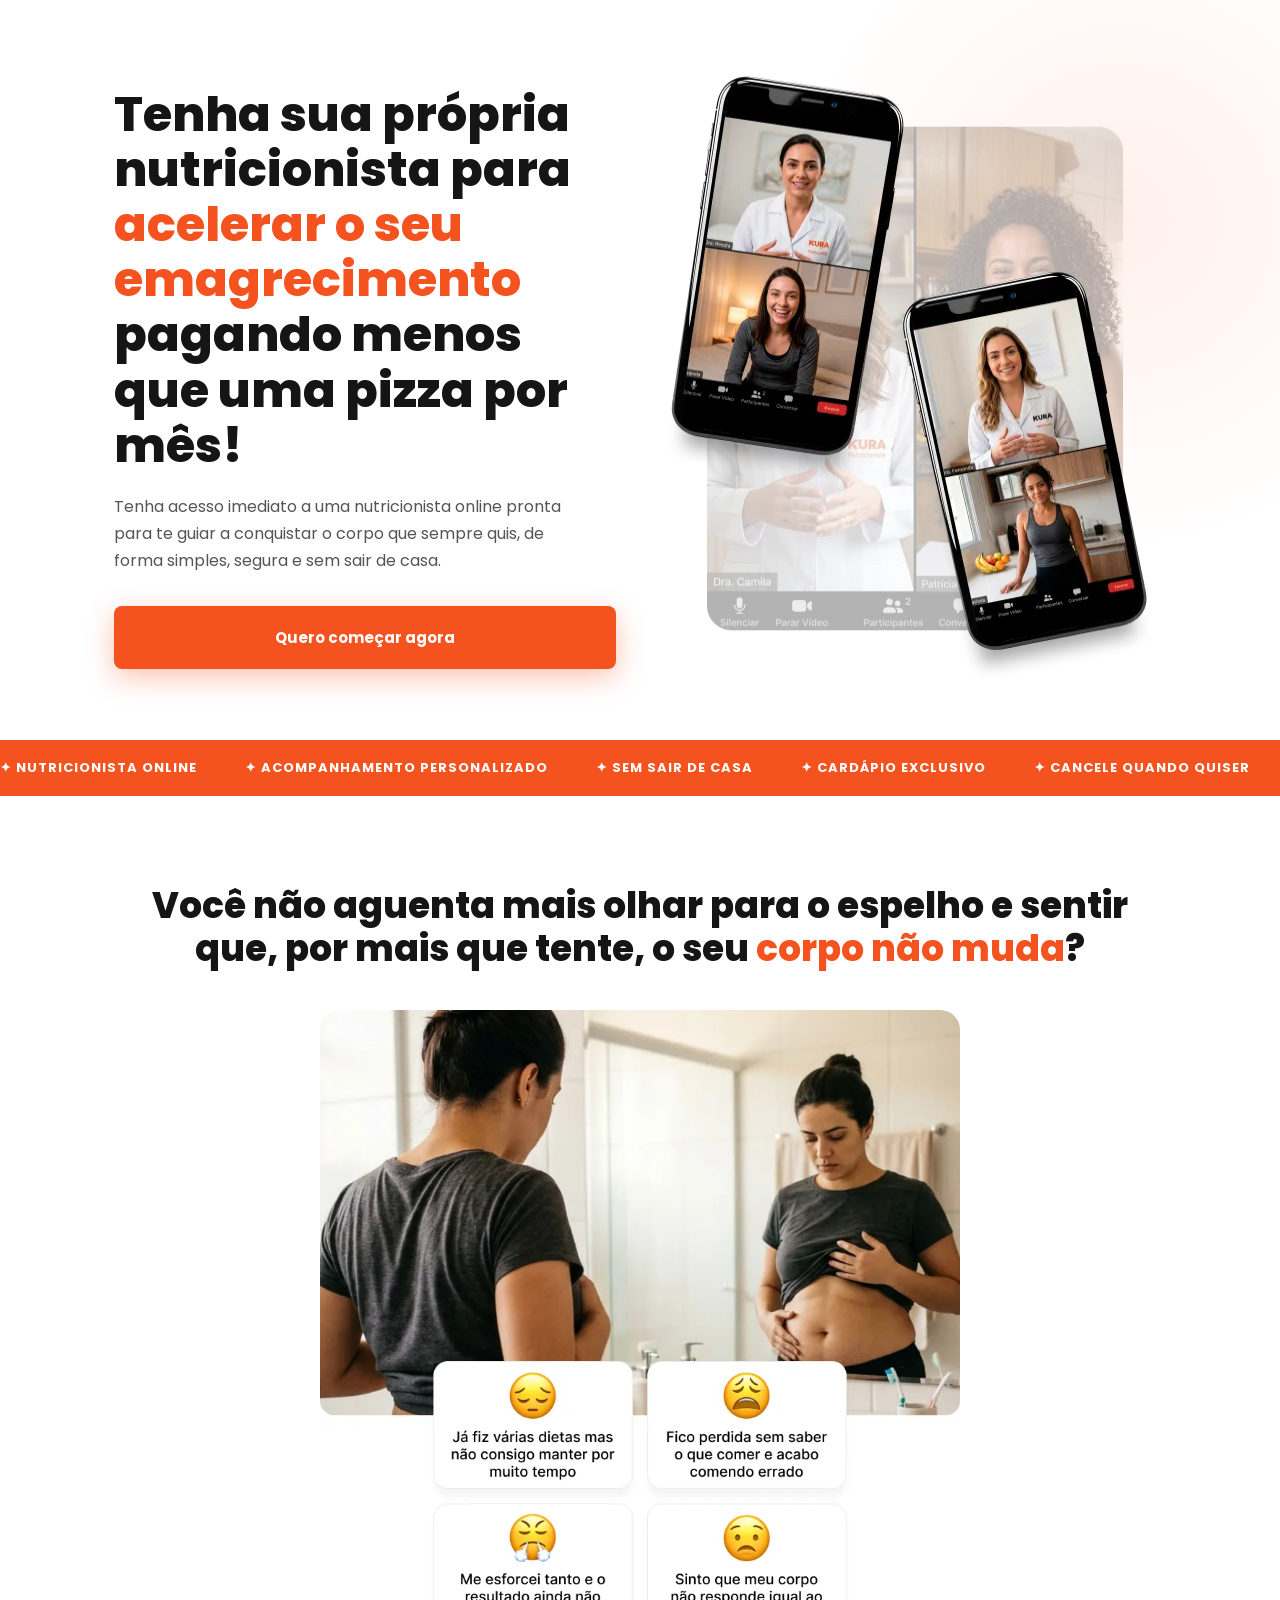
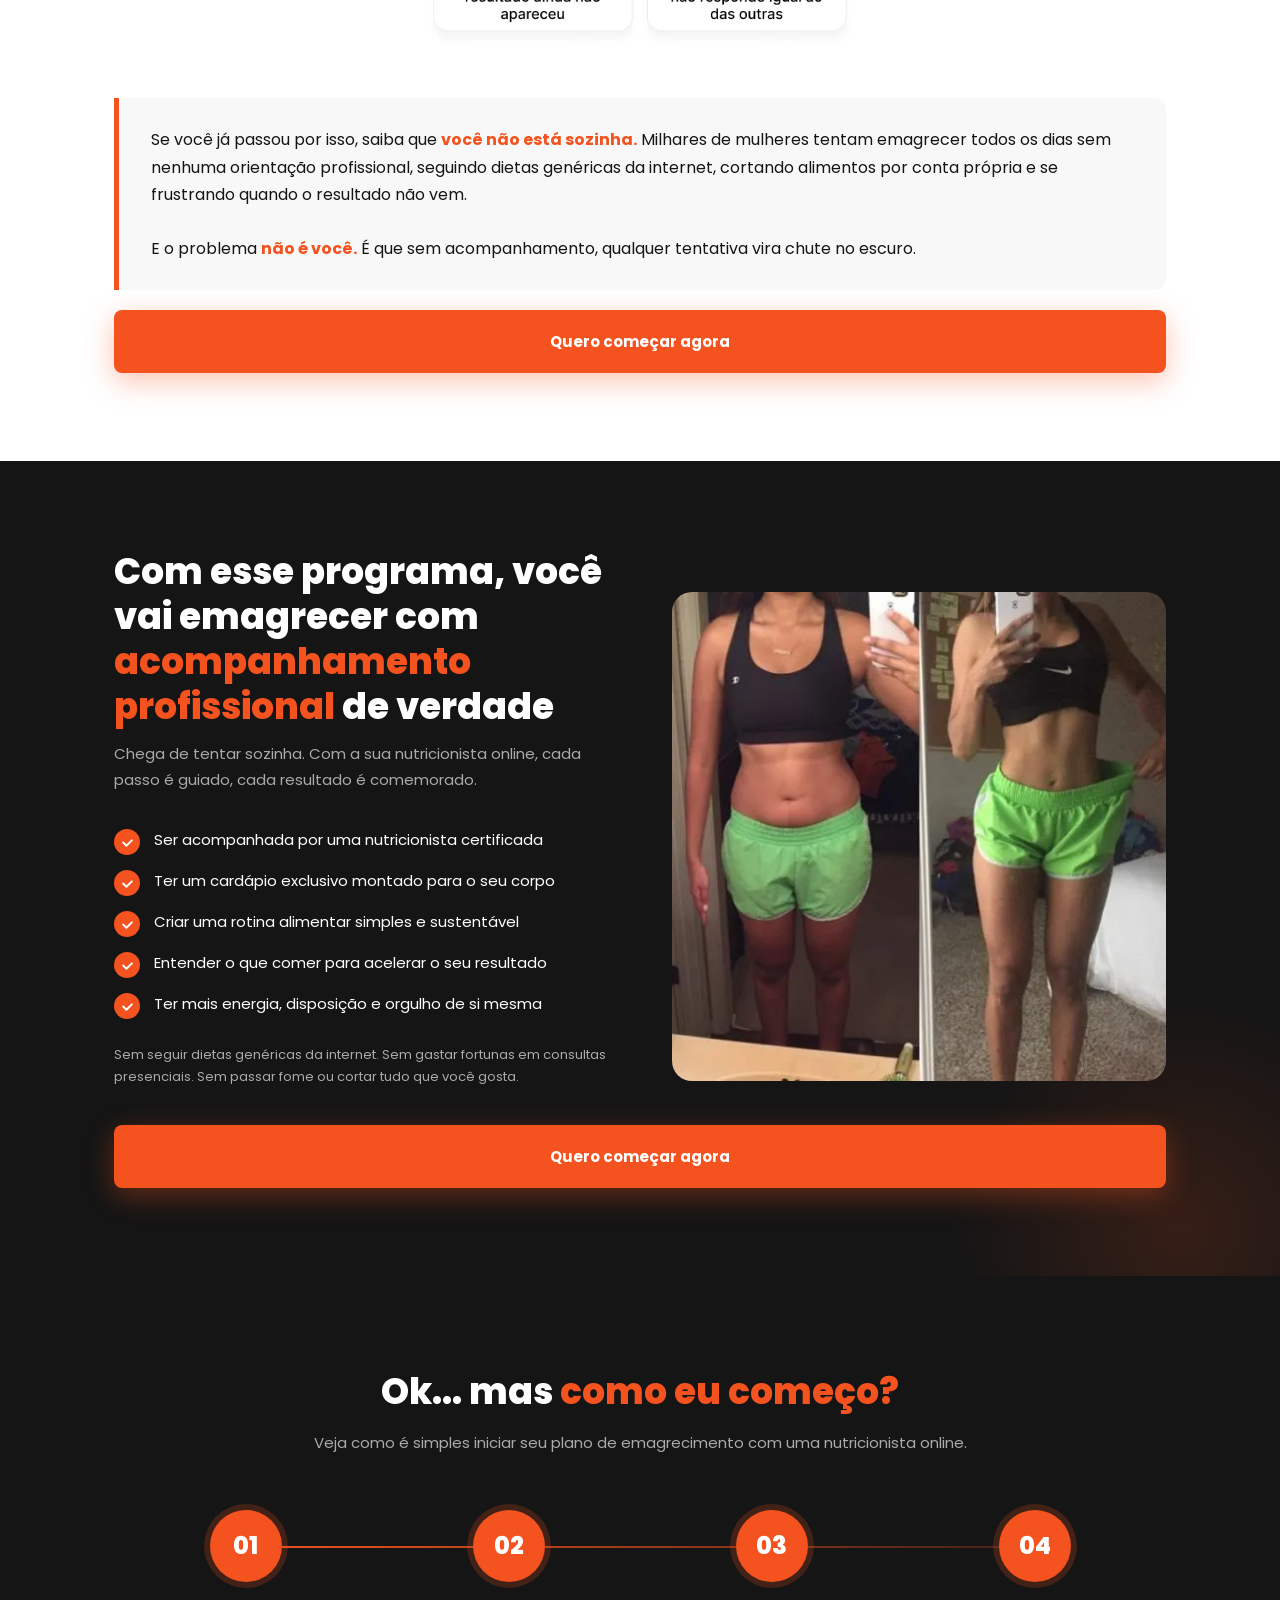
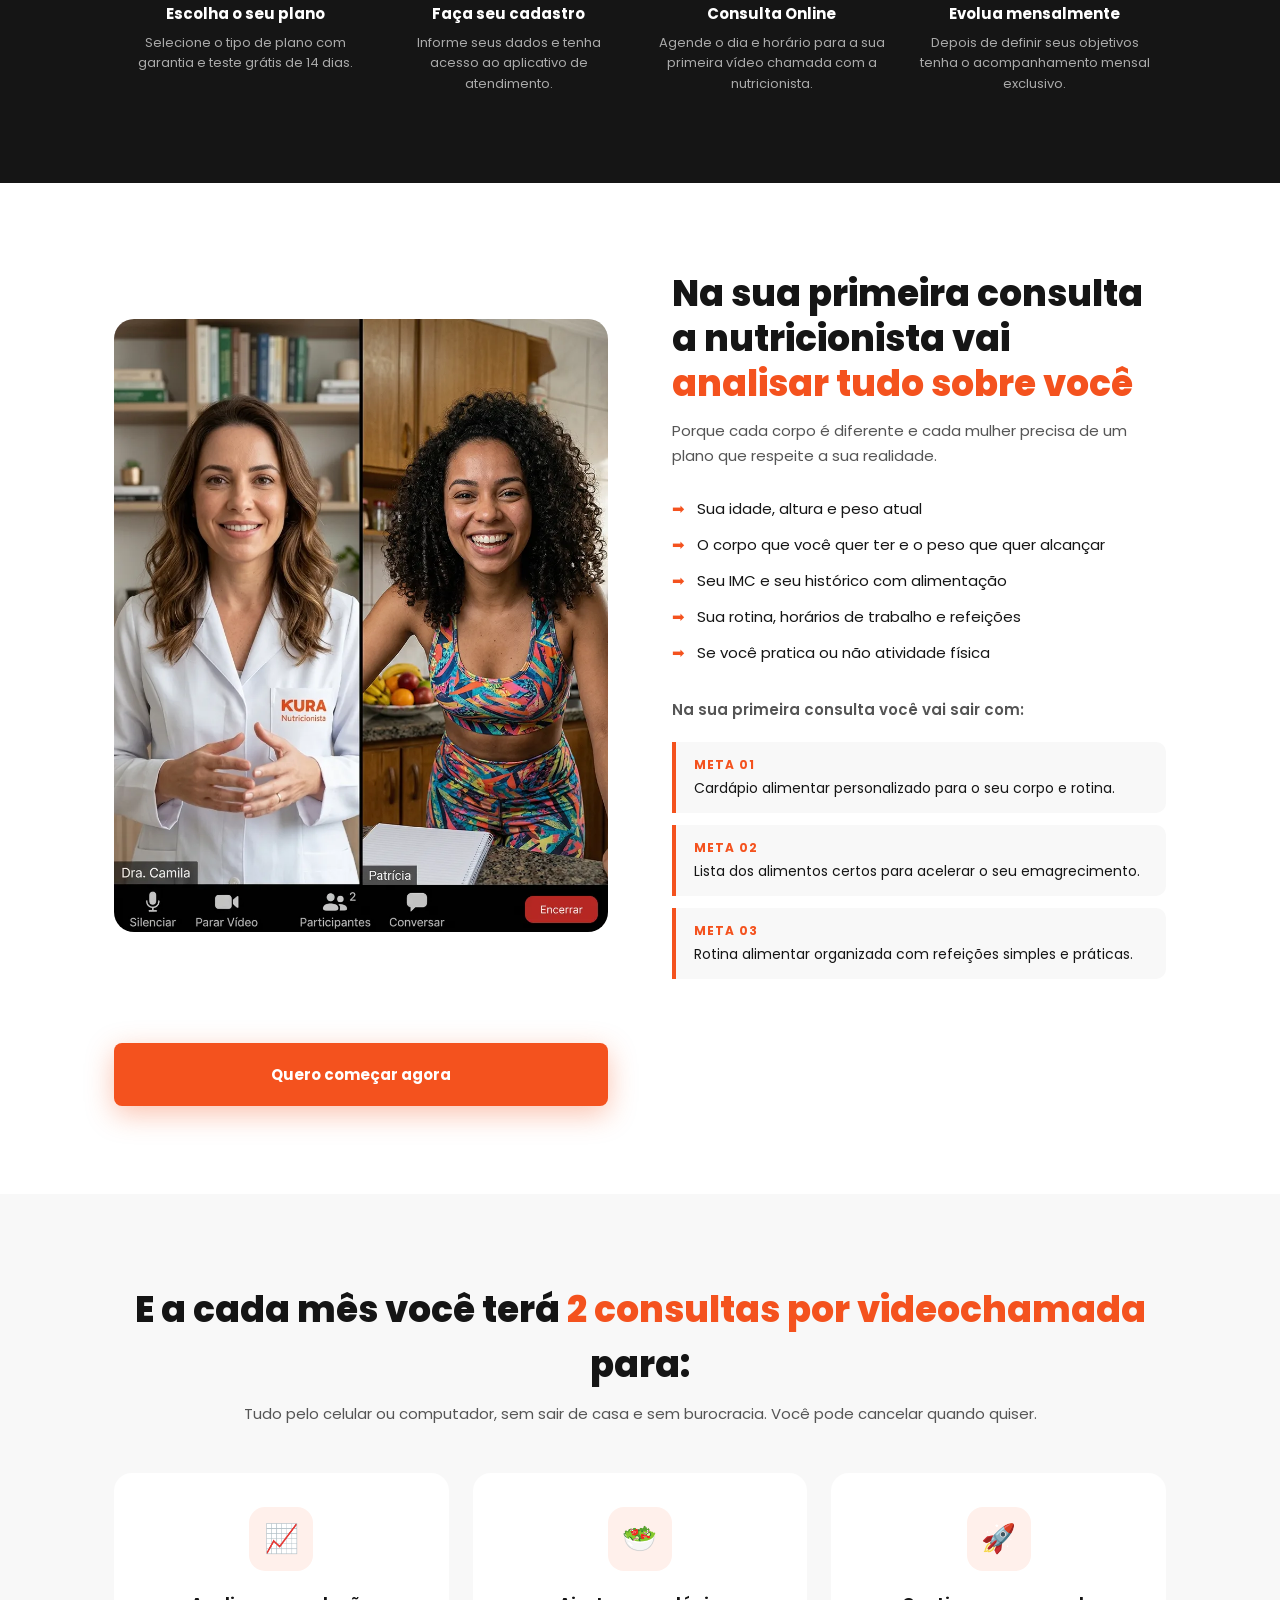
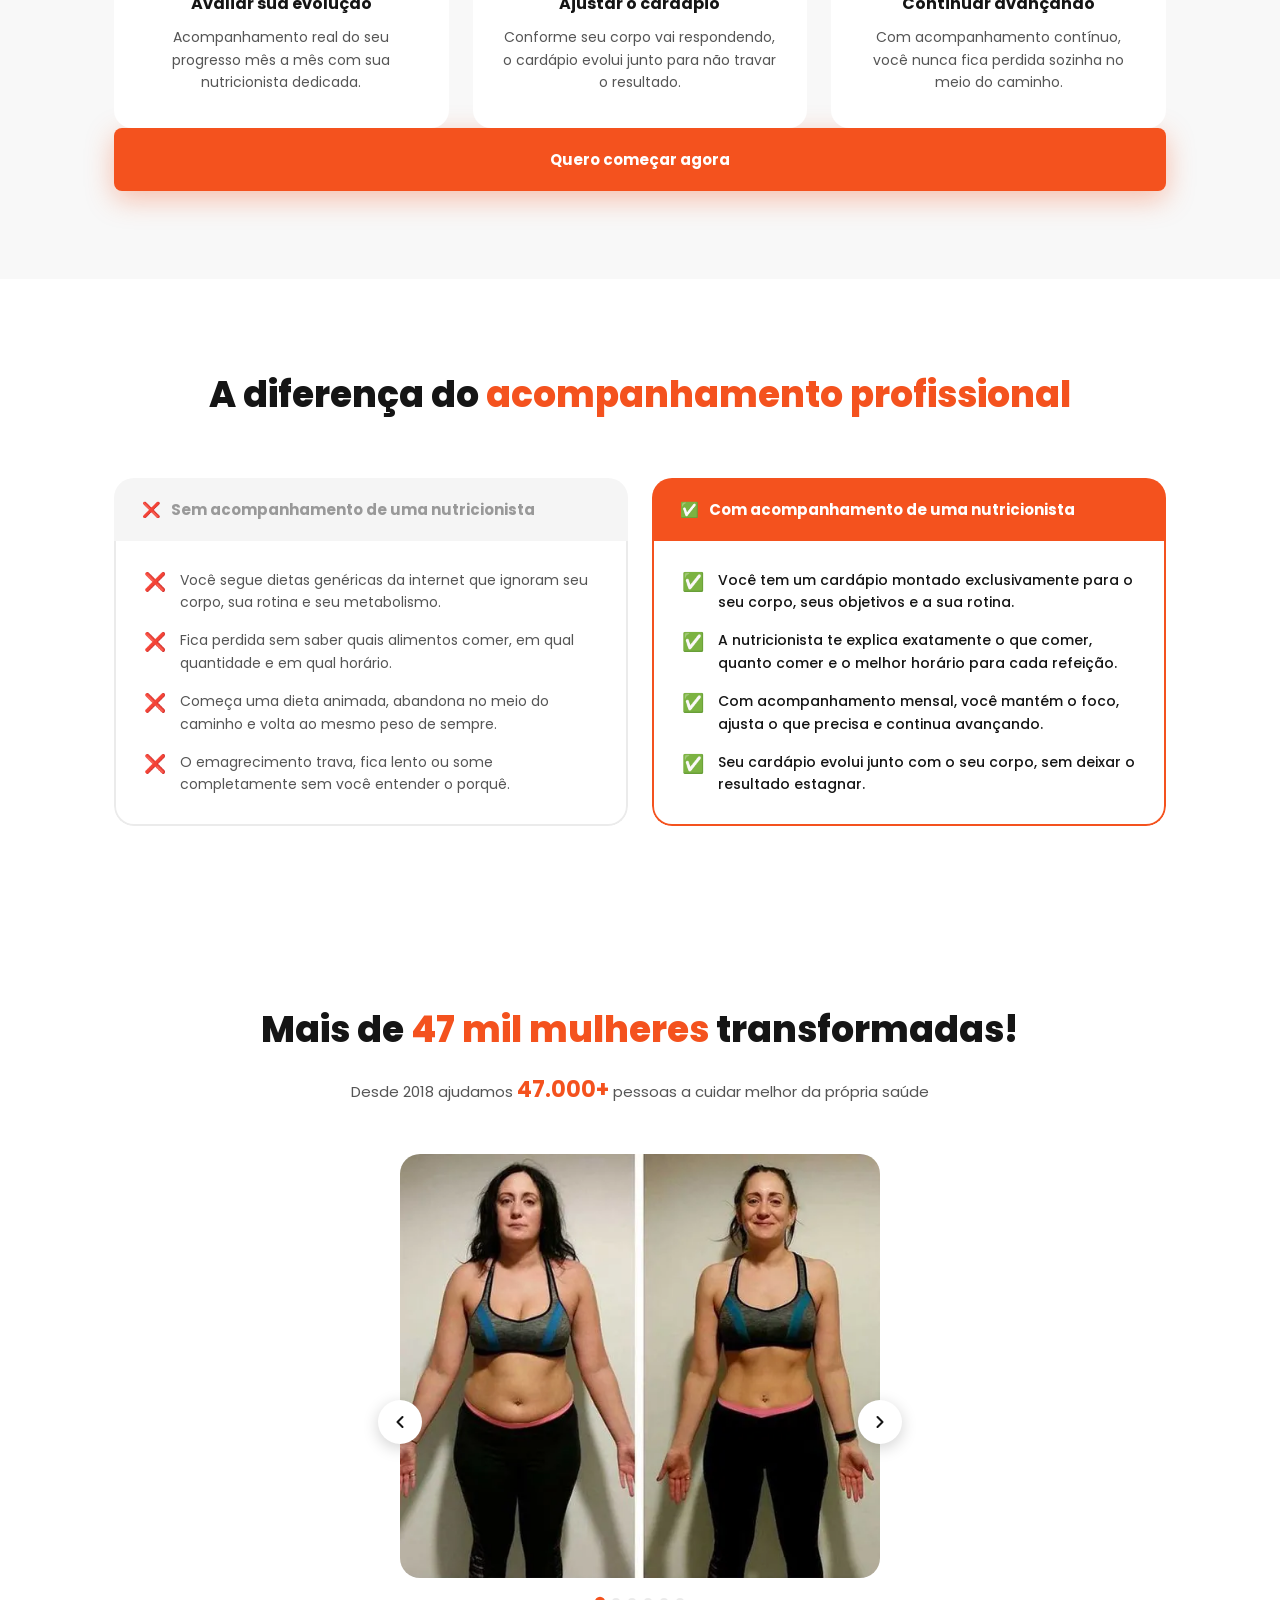
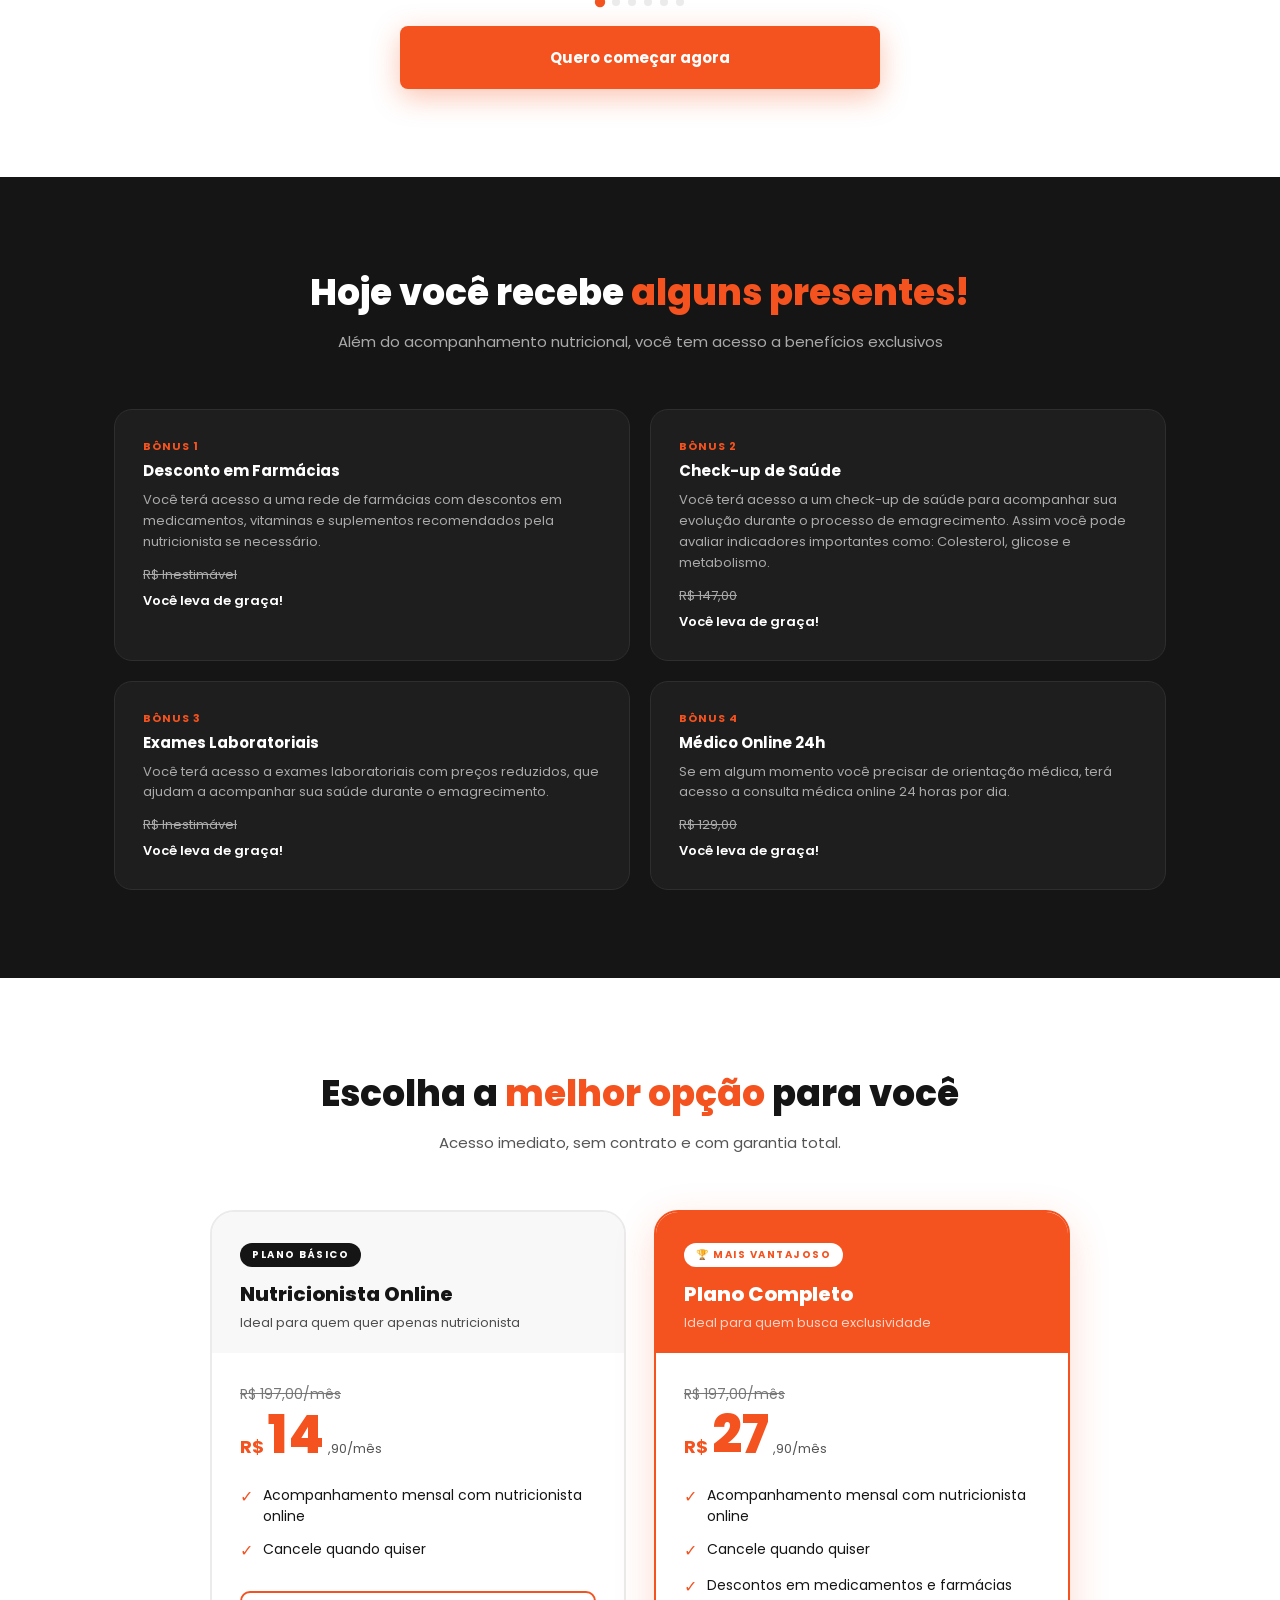
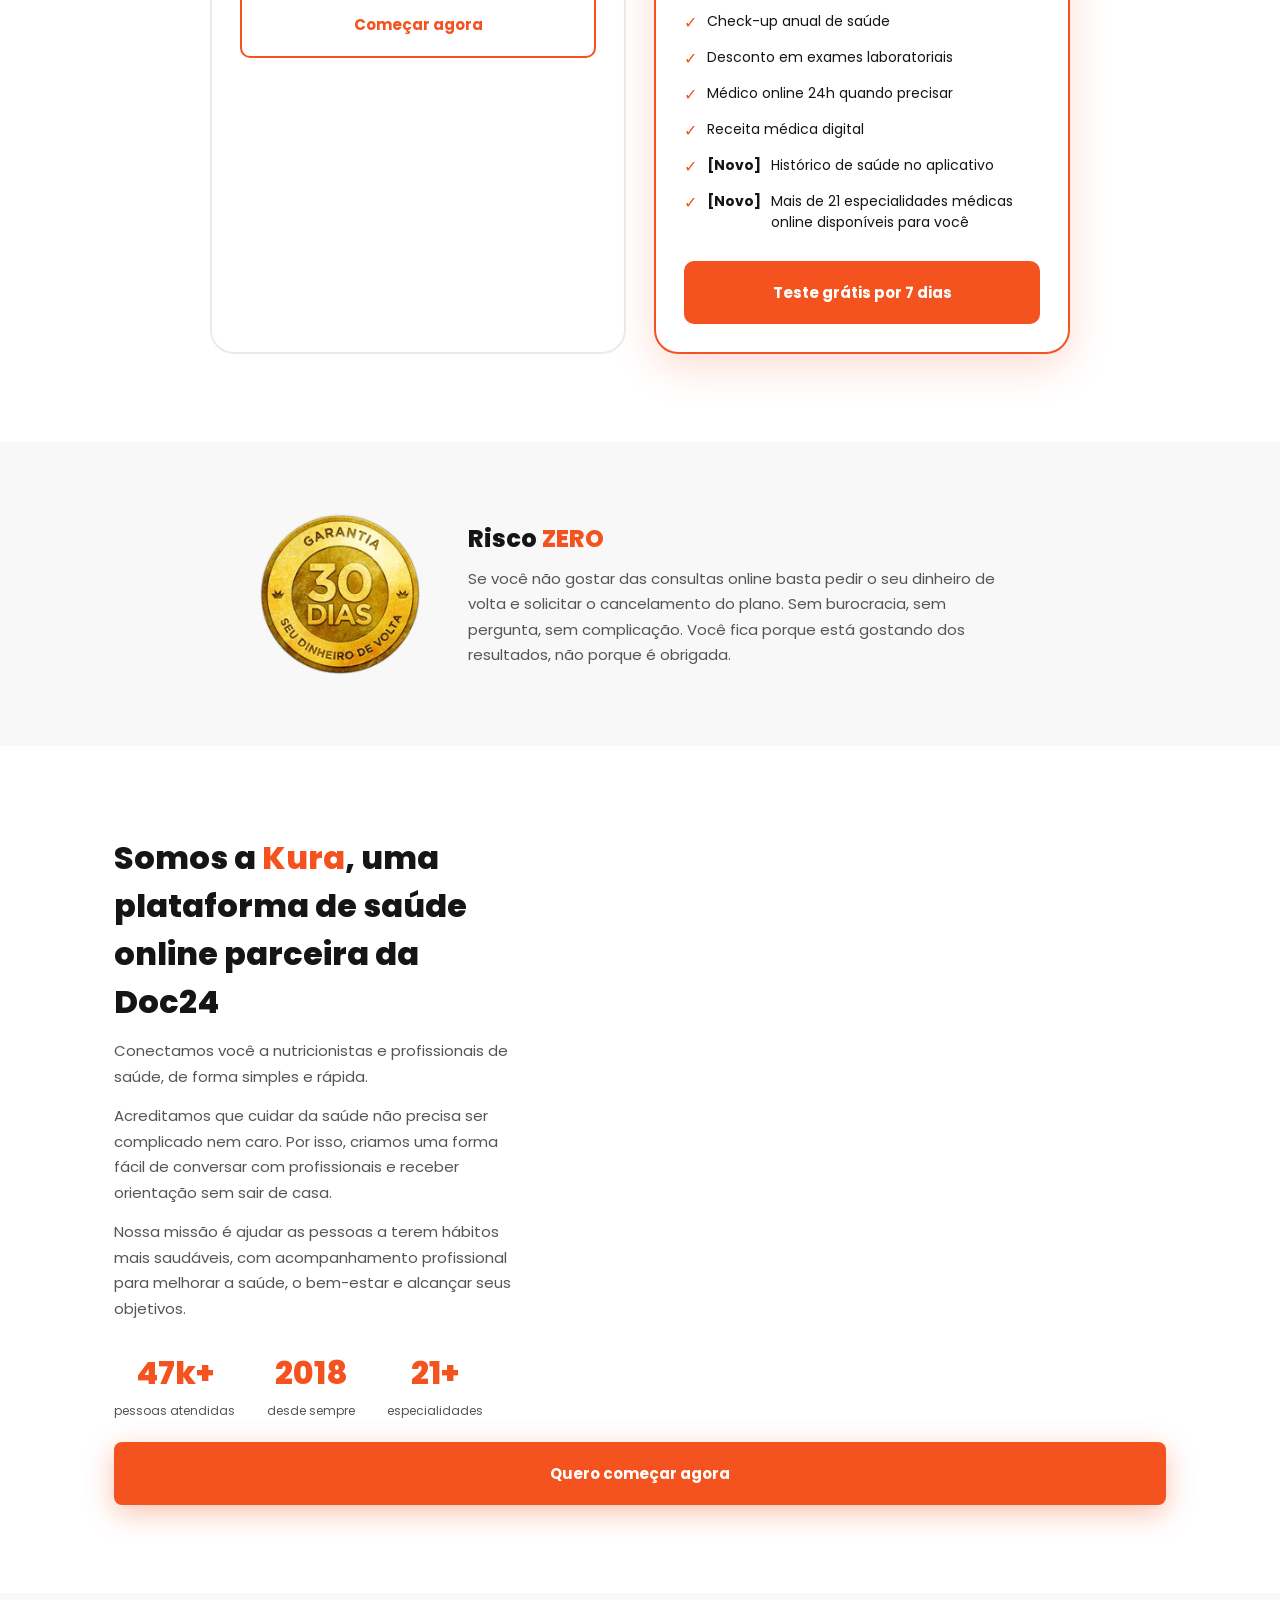
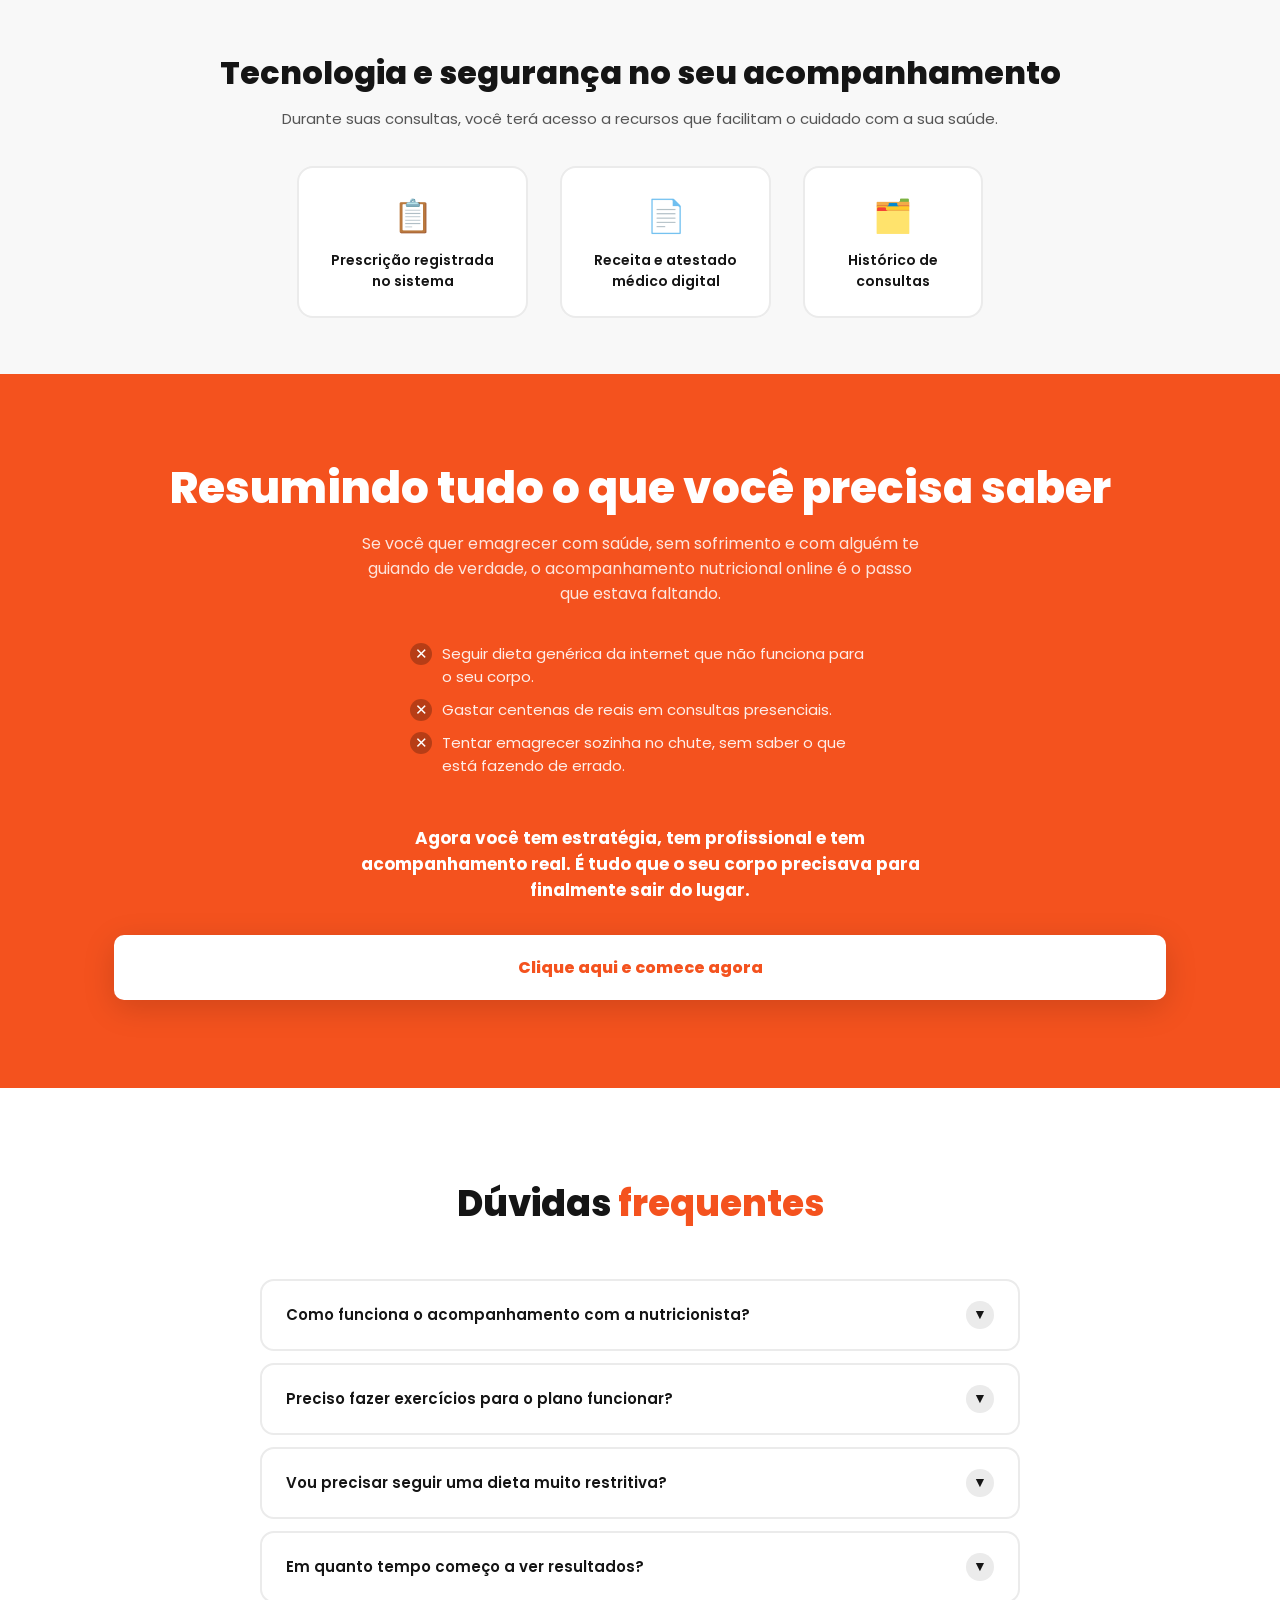
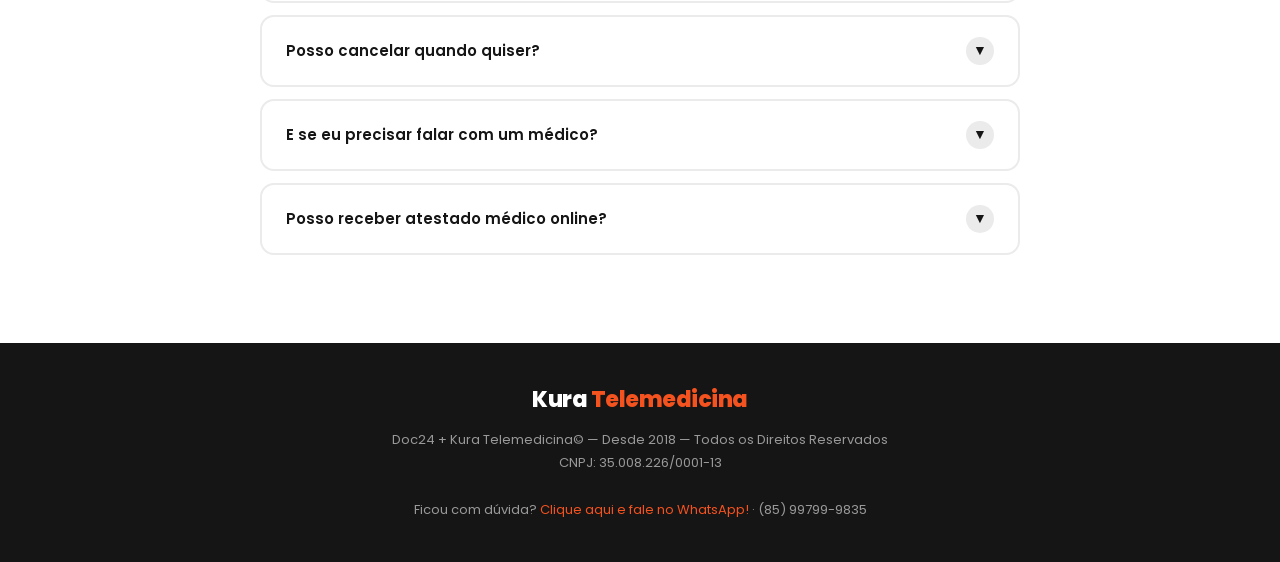
==== commit 552053a3: "v12" ====
--- a/kura.html
+++ b/kura.html
@@ -442,9 +442,6 @@
 <section class="sobre">
   <div class="container">
     <div class="sobre__inner">
-      <div class="sobre__image fade-up">
-        <img src="images/foto-3.webp" alt="Equipe Kura Telemedicina" width="480" height="480" loading="lazy" decoding="async">
-      </div>
       <div class="sobre__copy fade-up">
         <h2>Somos a <span>Kura</span>, uma plataforma de saúde online parceira da Doc24</h2>
         <p>Conectamos você a nutricionistas e profissionais de saúde, de forma simples e rápida.</p>
